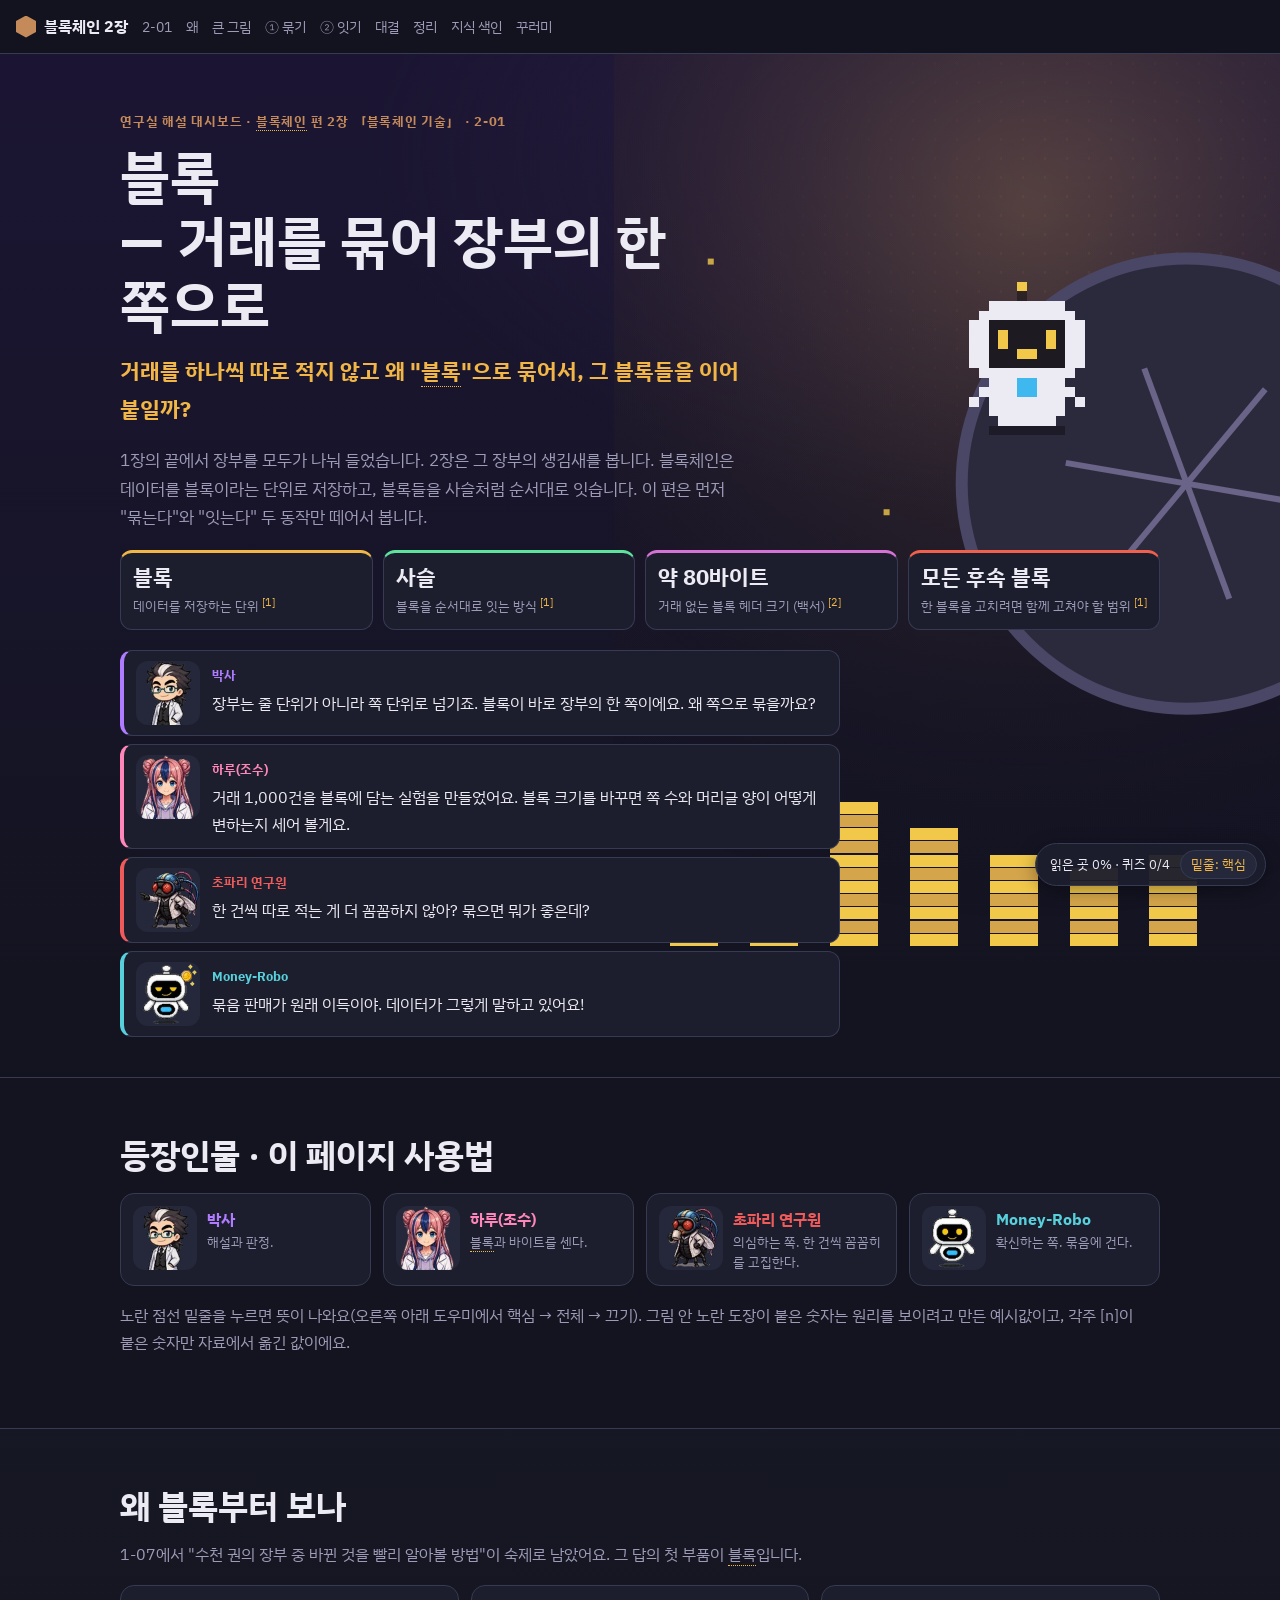
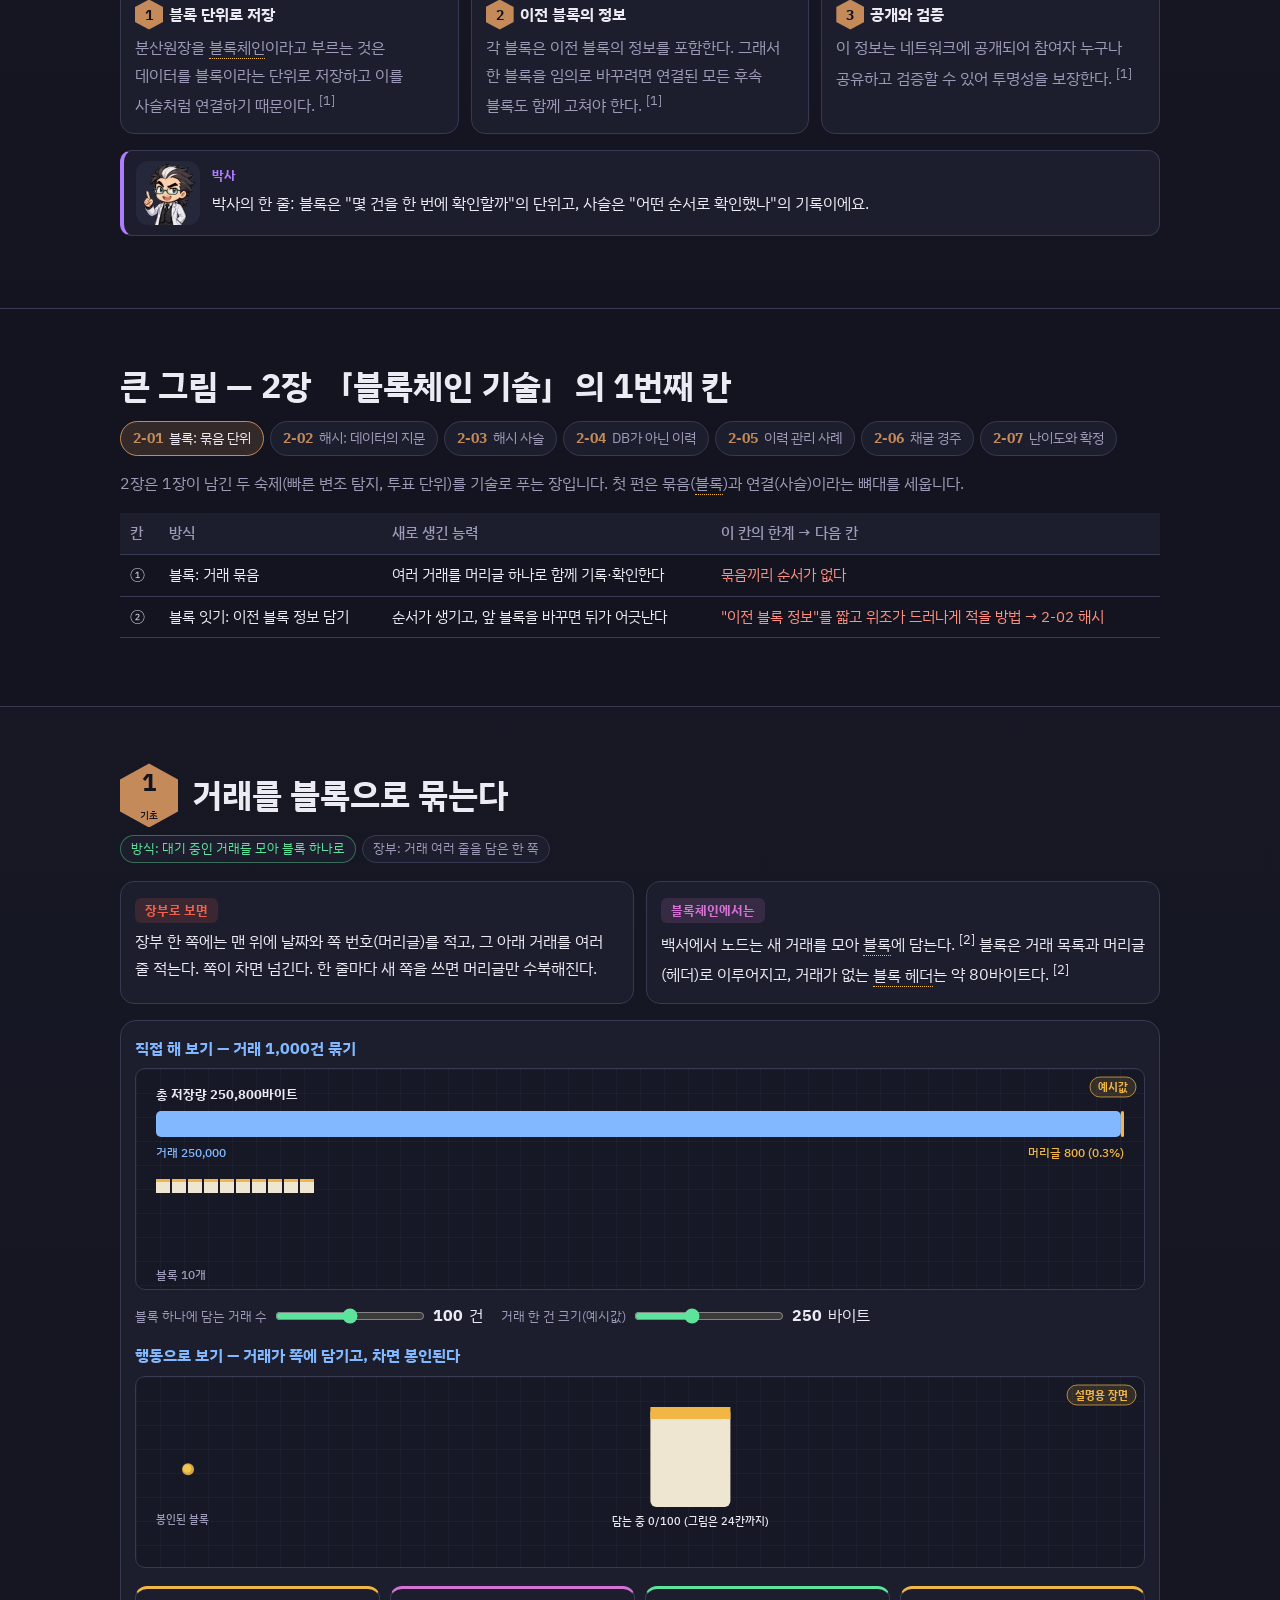
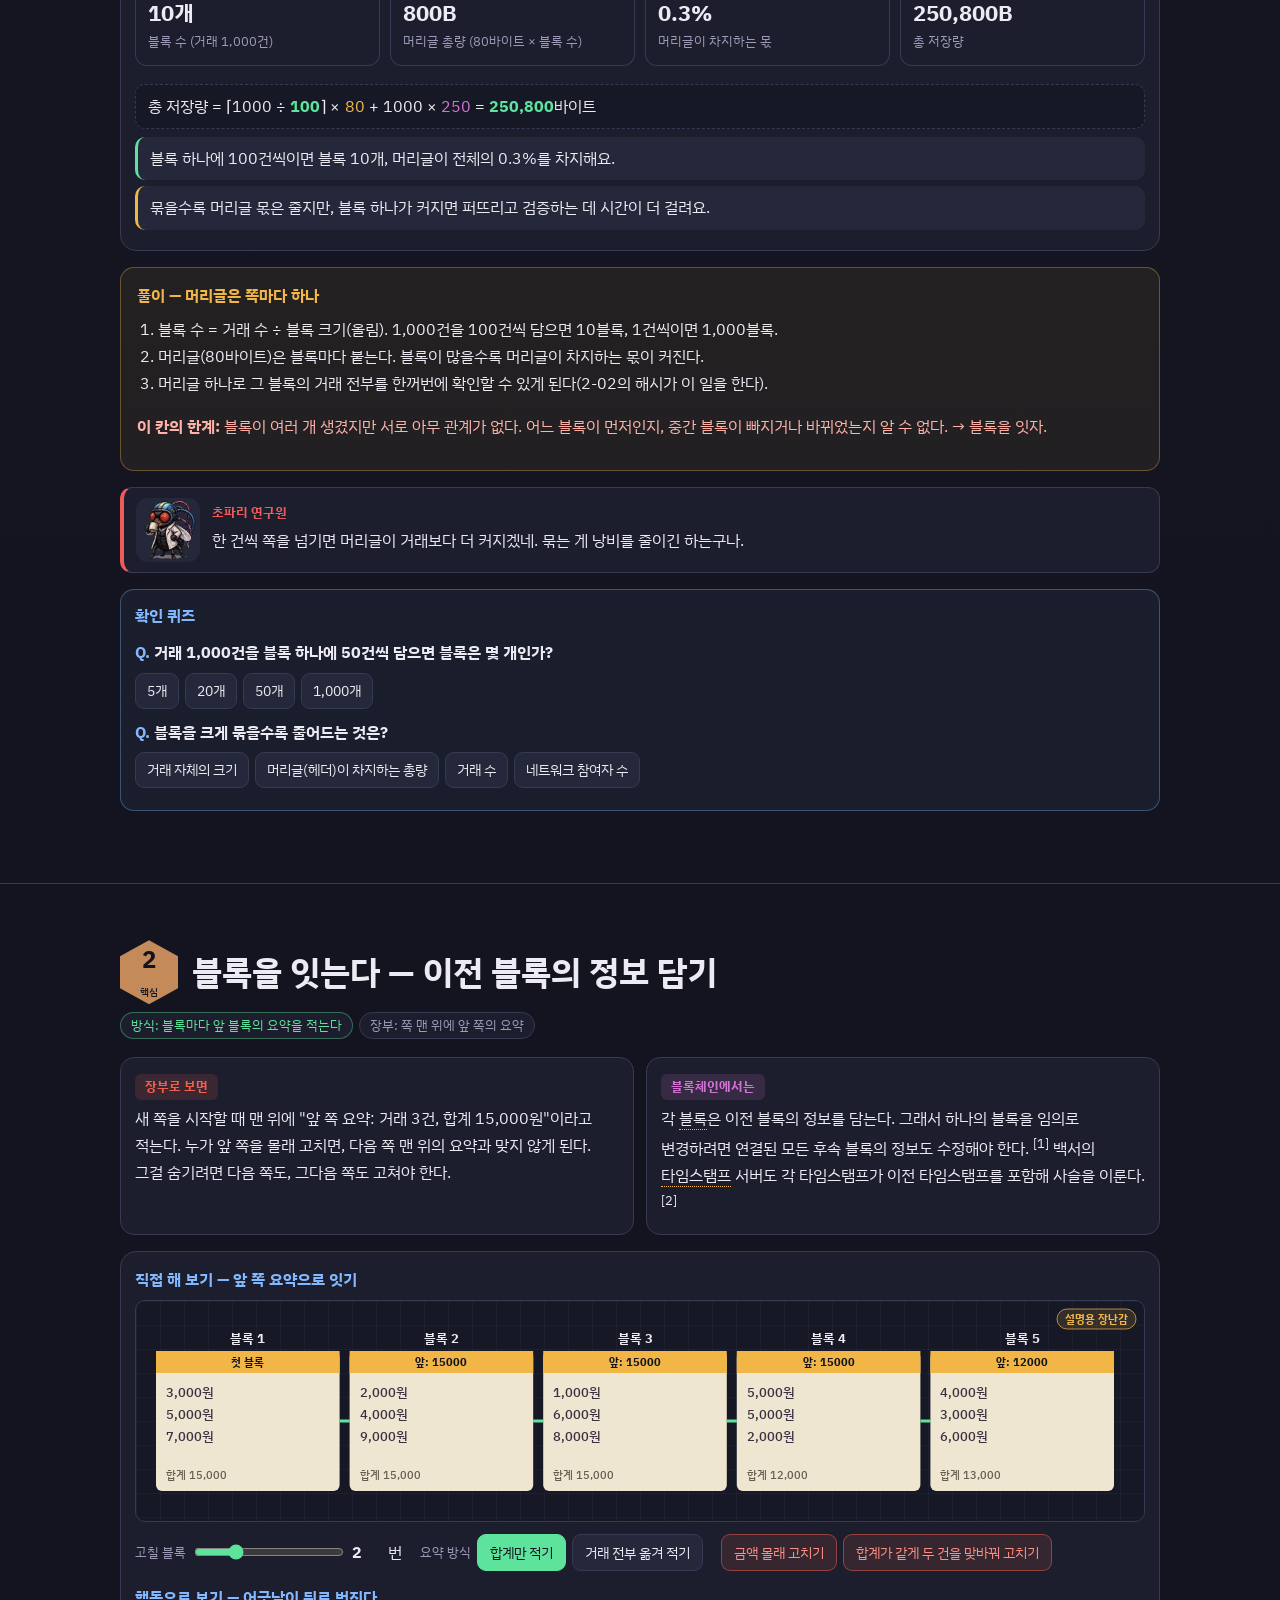
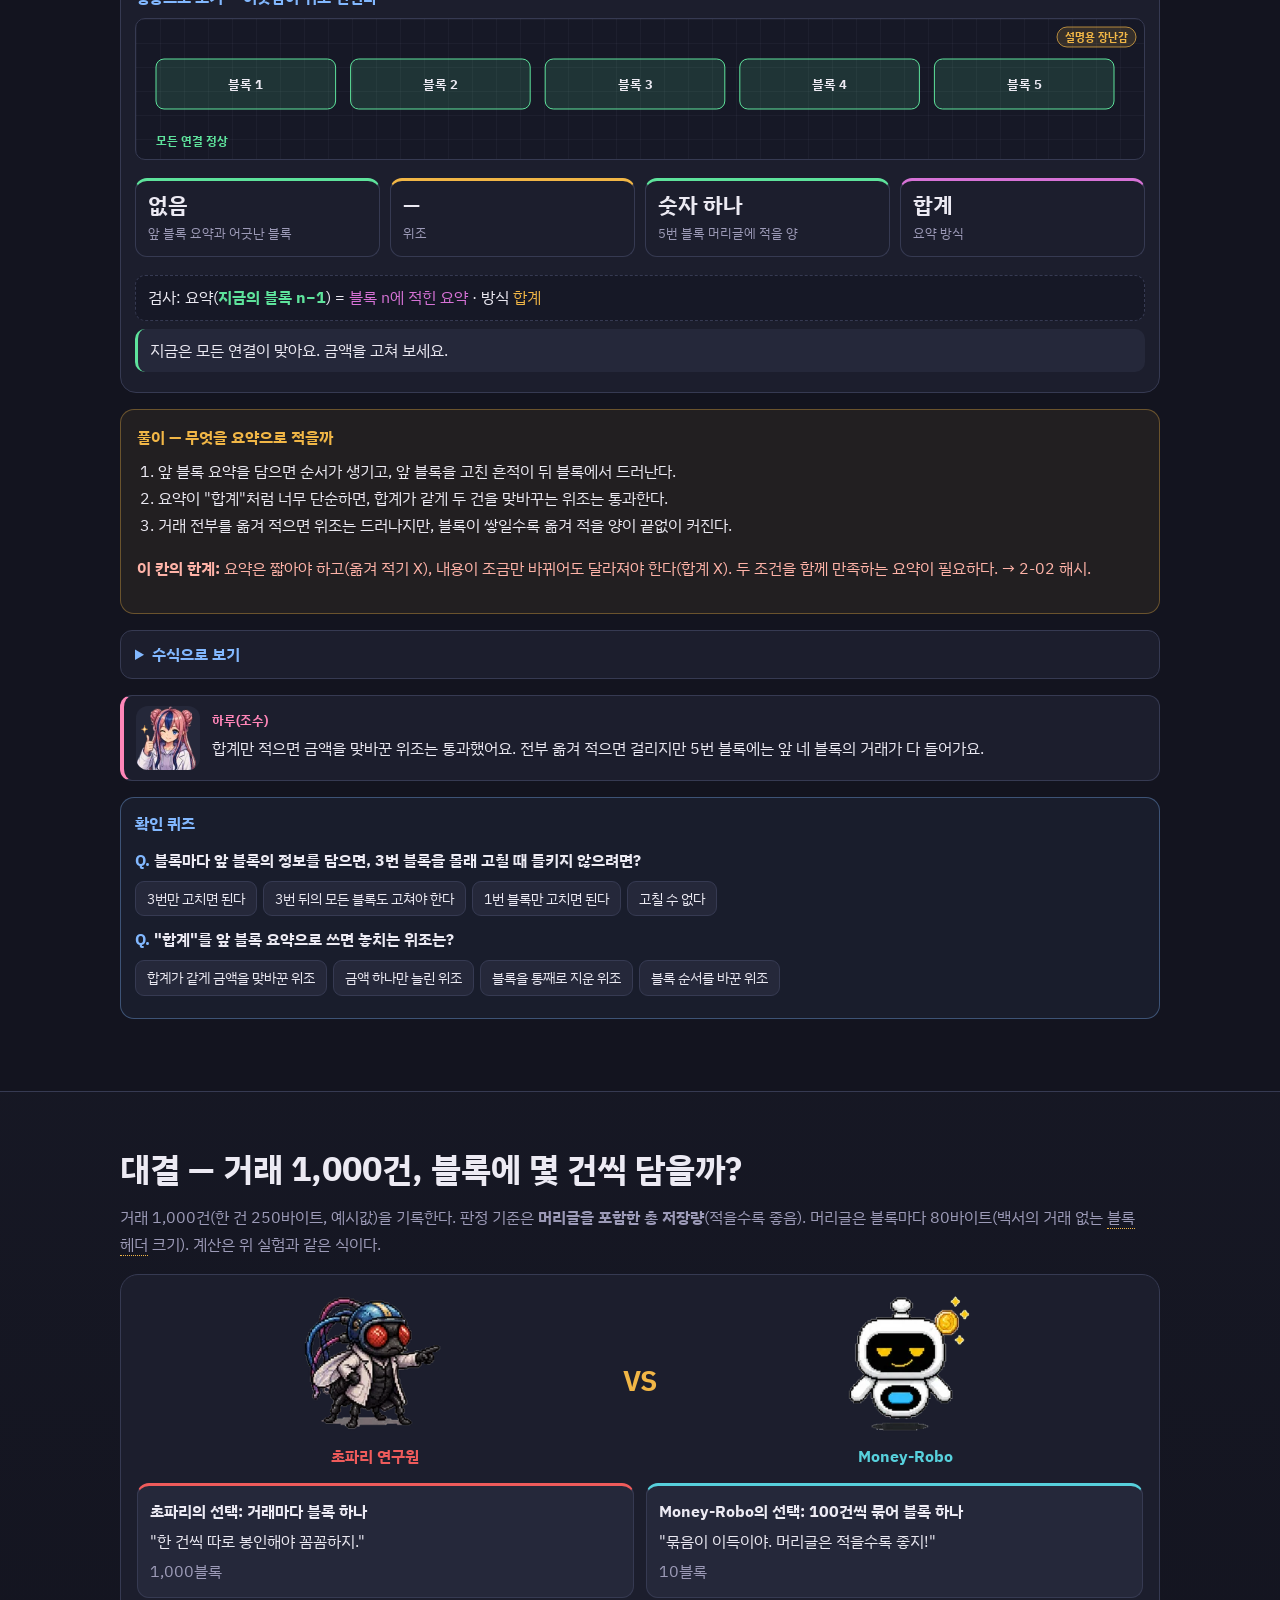
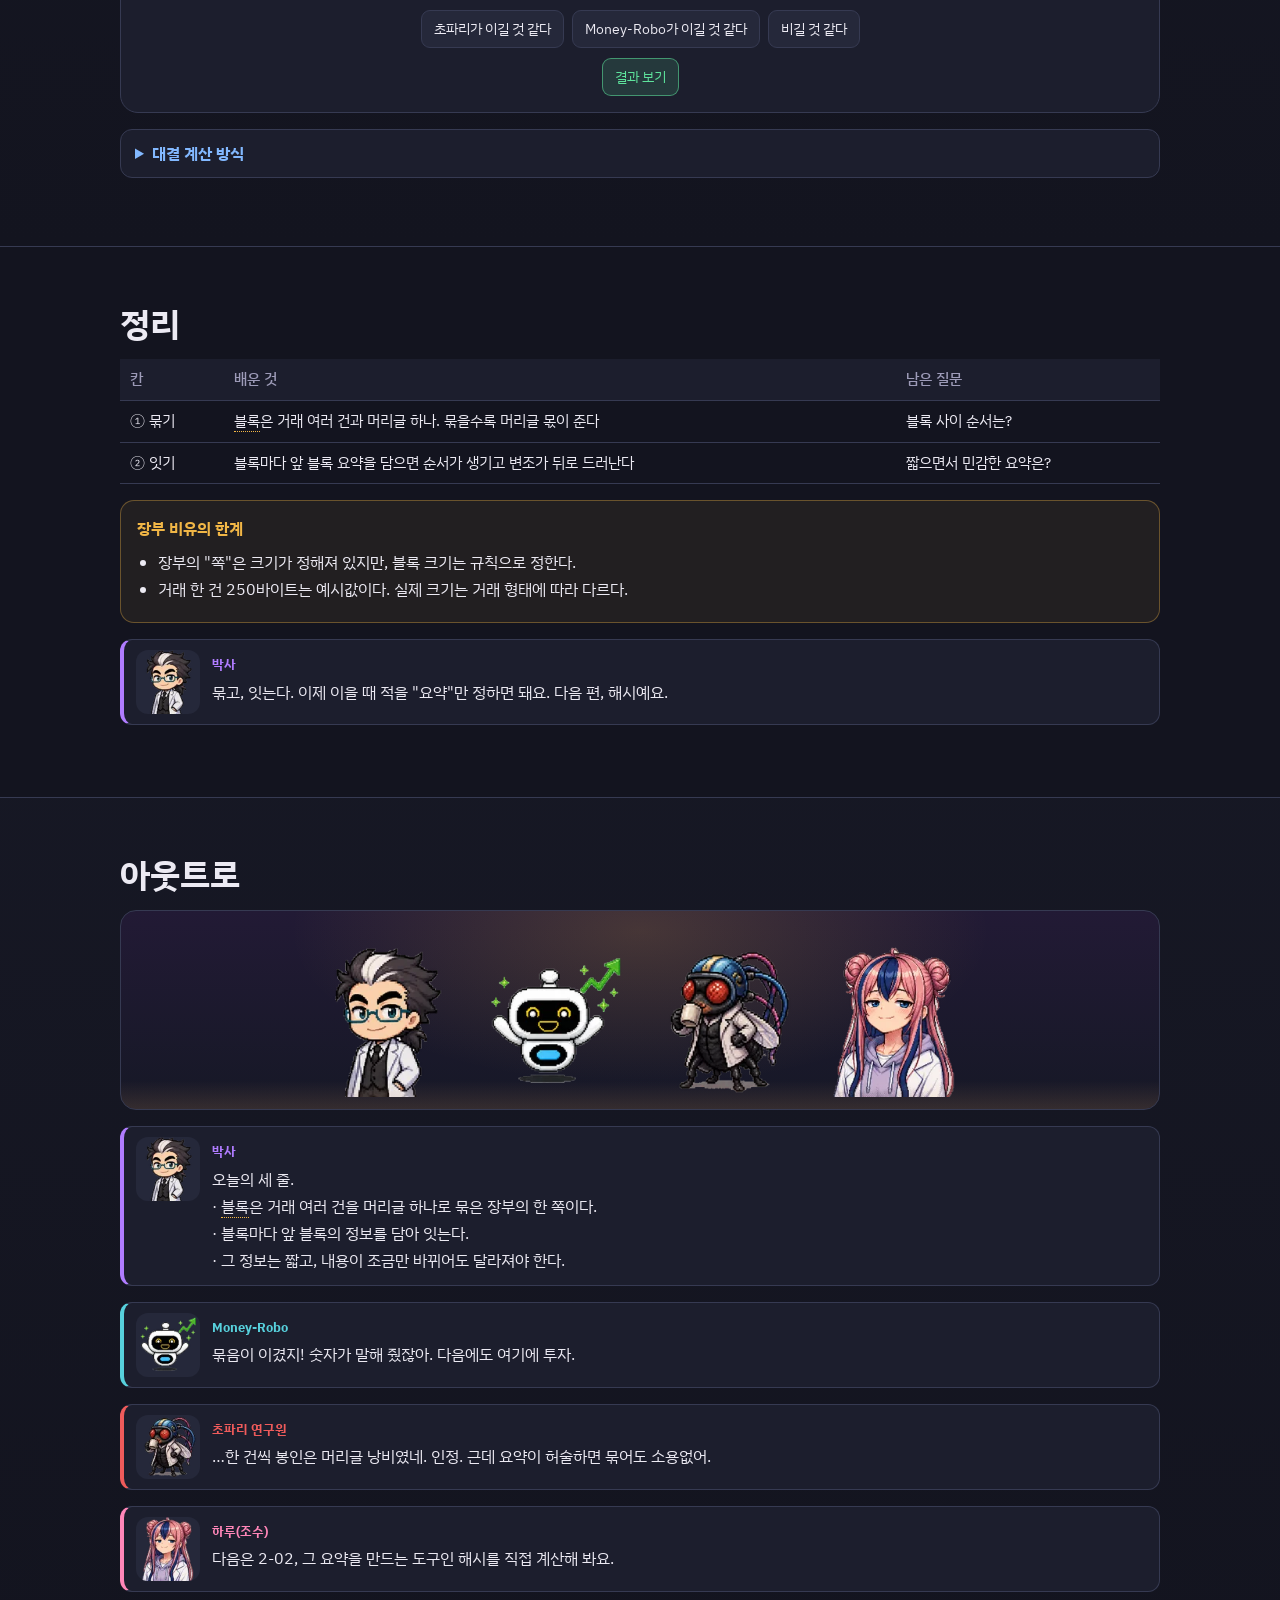
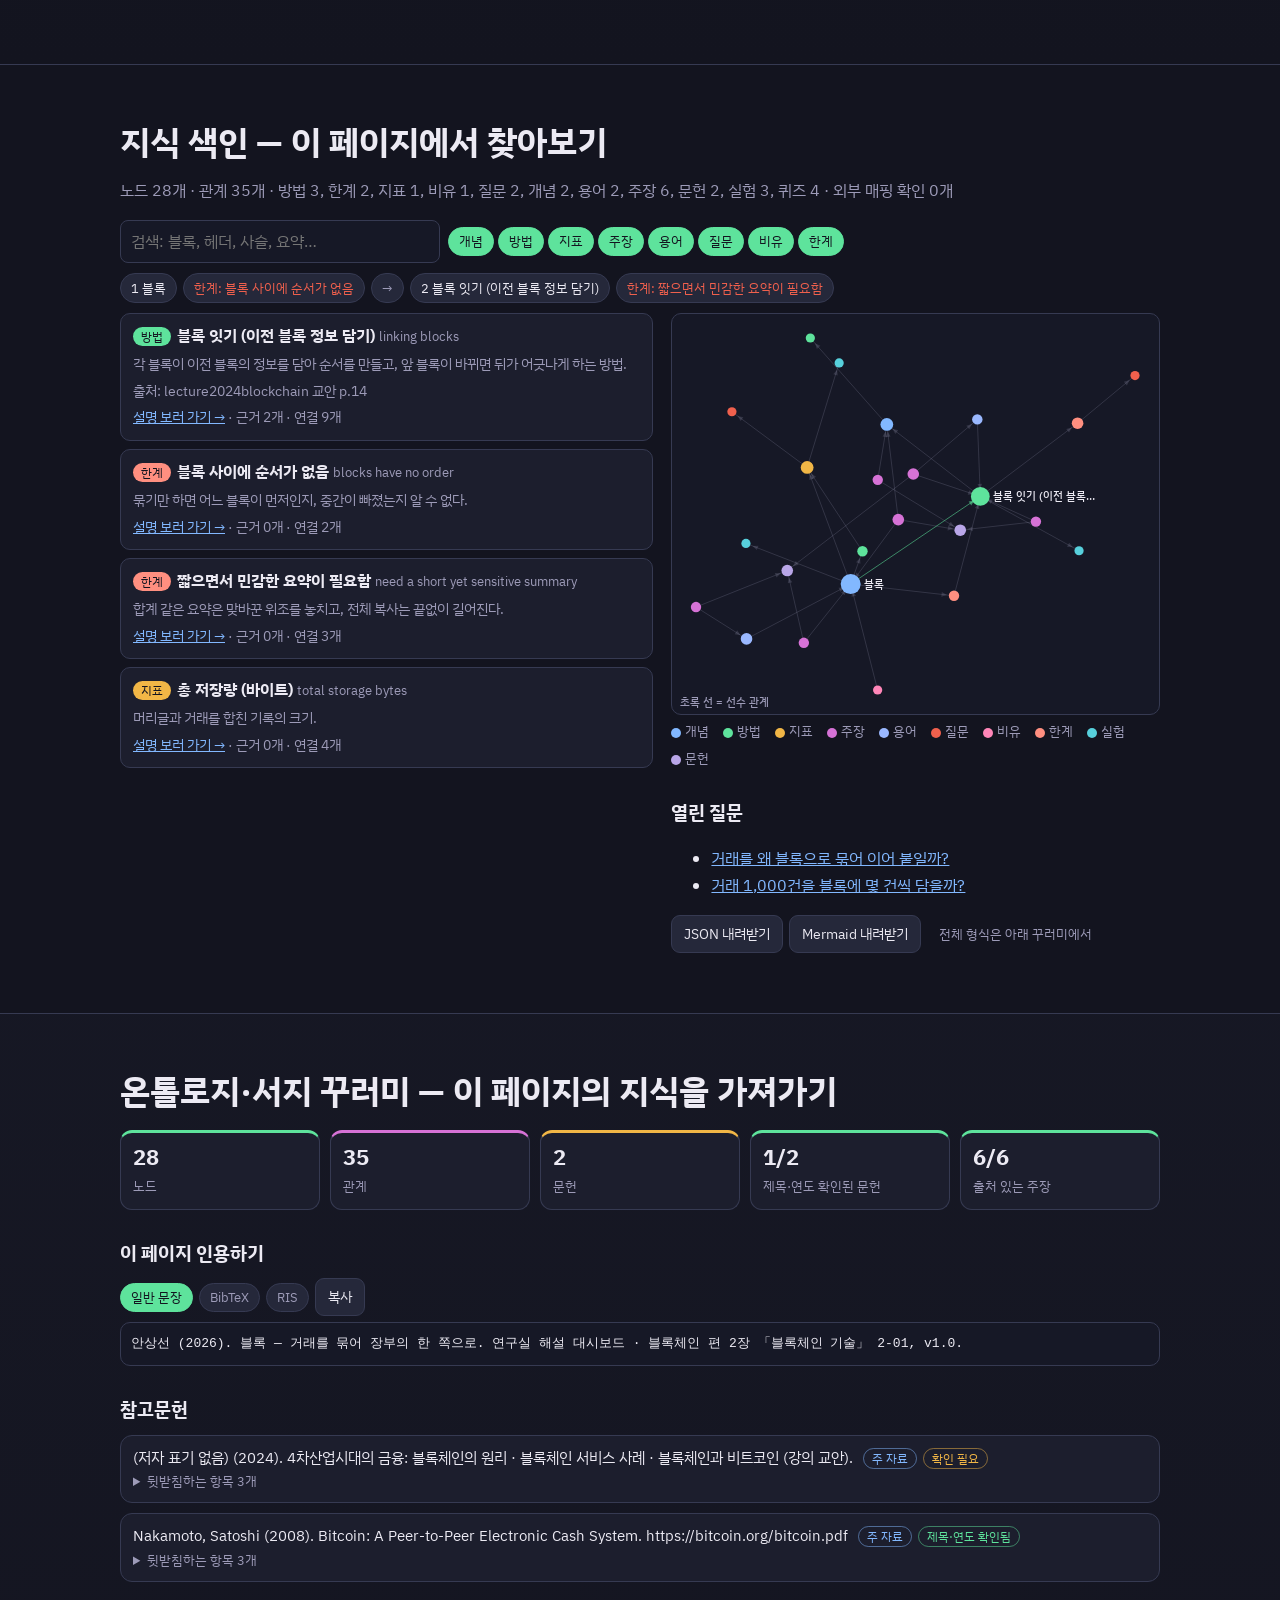
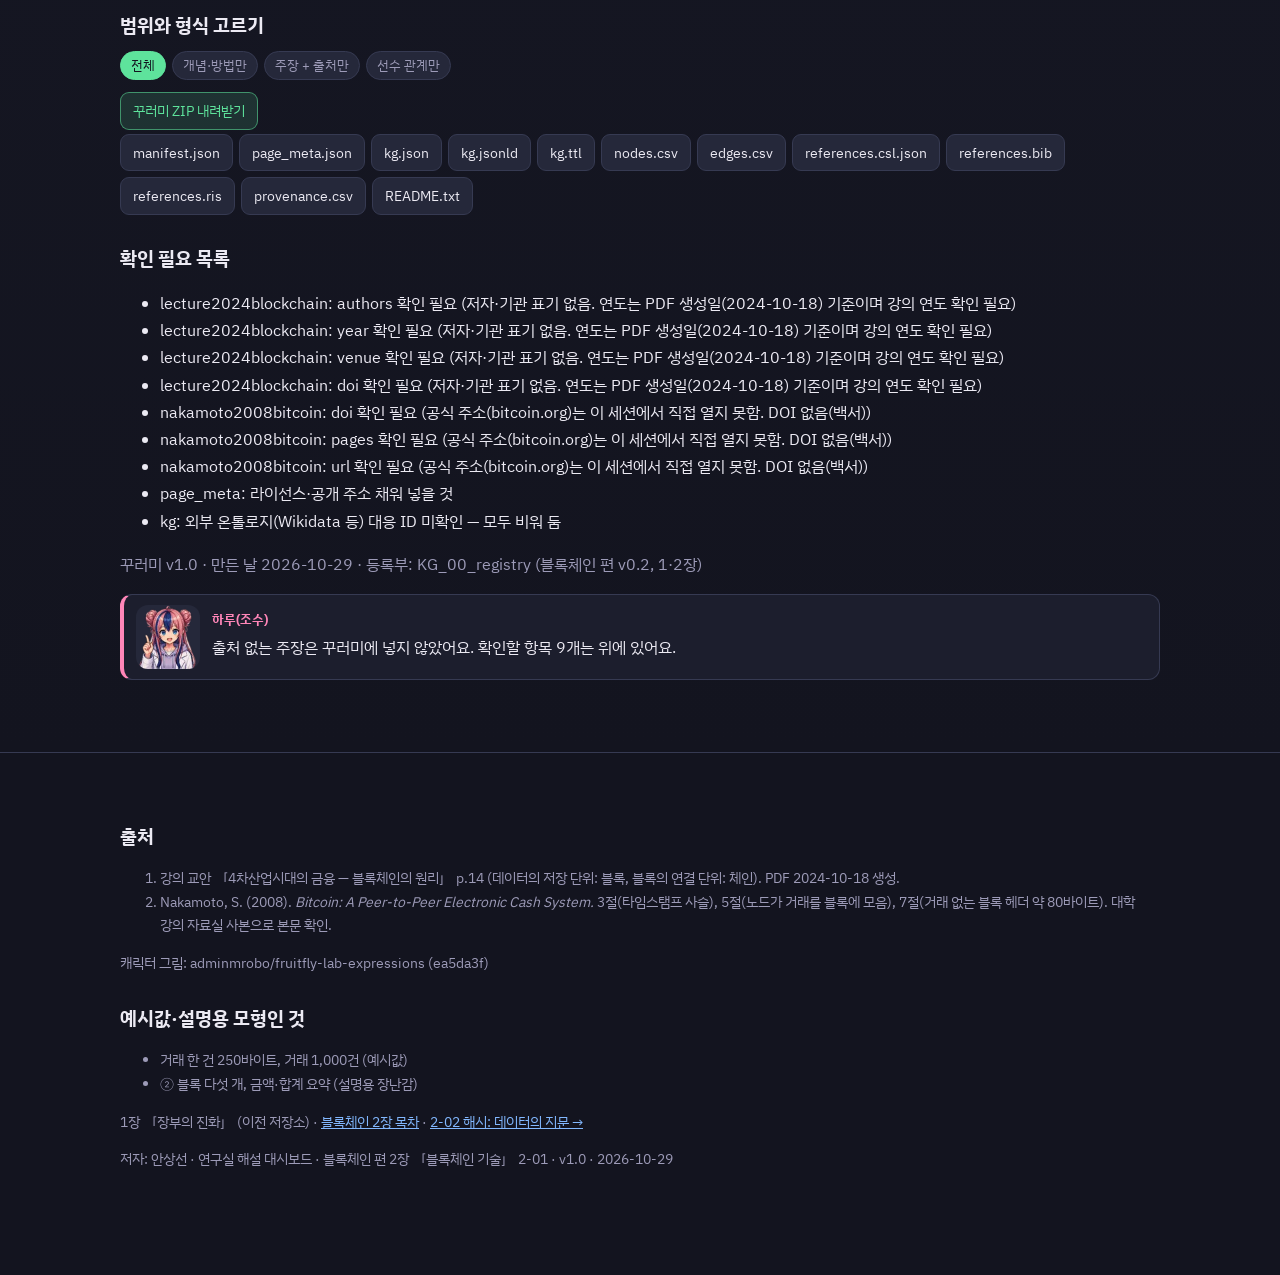
==== 2-01_block-bundle.html @ 98727f50 "Add files via upload" ====
<!DOCTYPE html><html lang="ko"><head>
<meta charset="utf-8">
<meta name="viewport" content="width=device-width, initial-scale=1, viewport-fit=cover">
<title>블록: 묶음 단위</title>
<meta name="description" content="거래를 하나씩 적지 않고 블록으로 묶어 이어 붙이는 이유를, 블록 크기와 이어 붙이기를 직접 조작하며 배우는 해설 페이지">
<meta name="citation_title" content="블록 — 거래를 묶어 장부의 한 쪽으로"><meta name="citation_author" content="안상선">
<meta name="citation_publication_date" content="2026/10/29"><meta name="citation_language" content="ko">
<meta name="dc.title" content="블록 — 거래를 묶어 장부의 한 쪽으로"><meta name="dc.creator" content="안상선"><meta name="dc.date" content="2026-10-29">
<meta name="dc.language" content="ko"><meta name="dcterms.isPartOf" content="연구실 해설 대시보드 · 블록체인 편 2장 「블록체인 기술」"><meta name="dcterms.source" content="강의 교안 「블록체인의 원리」 p.14; Nakamoto (2008) 3·5·7절">
<link rel="preconnect" href="https://fonts.googleapis.com"><link rel="preconnect" href="https://fonts.gstatic.com" crossorigin>
<link href="https://fonts.googleapis.com/css2?family=IBM+Plex+Sans+KR:wght@400;500;700&display=swap" rel="stylesheet">
<link rel="stylesheet" href="assets/lab.css">
</head><body>
<div id="prog" aria-hidden="true"></div>
<nav class="top" aria-label="섹션 바로가기">
  <a class="logo" href="index.html"><i></i>블록체인 2장</a><a class="l" href="#top">2-01</a>
  <a class="l" href="#why">왜</a><a class="l" href="#big">큰 그림</a><a class="l" href="#lv1">① 묶기</a><a class="l" href="#lv2">② 잇기</a>
  <a class="l" href="#duel">대결</a><a class="l" href="#summary">정리</a><a class="l" href="#kg">지식 색인</a><a class="l" href="#export">꾸러미</a>
</nav>

<header class="hero" id="top">
  <div class="hex"></div>
  <div class="hero-bg" data-img="bg_2_01" role="img" aria-label="금화와 장부가 쌓인 회계실을 픽셀로 그린 배경"><canvas id="heroCv" aria-hidden="true"></canvas></div>
  <div class="wrap">
    <div class="hero-text">
      <div class="eyebrow">연구실 해설 대시보드 · 블록체인 편 2장 「블록체인 기술」 · 2-01</div>
      <h1>블록<br>— 거래를 묶어 장부의 한 쪽으로</h1>
      <p class="q">거래를 하나씩 따로 적지 않고 왜 "블록"으로 묶어서, 그 블록들을 이어 붙일까?</p>
      <p class="lead">1장의 끝에서 장부를 모두가 나눠 들었습니다. 2장은 그 장부의 생김새를 봅니다. 블록체인은 데이터를 블록이라는 단위로 저장하고, 블록들을 사슬처럼 순서대로 잇습니다. 이 편은 먼저 "묶는다"와 "잇는다" 두 동작만 떼어서 봅니다.</p>
    </div>
    <section class="kpis" aria-label="숫자 요약"><div class="kpi a"><b>블록</b><span>데이터를 저장하는 단위 <sup>[1]</sup></span></div><div class="kpi g"><b>사슬</b><span>블록을 순서대로 잇는 방식 <sup>[1]</sup></span></div><div class="kpi m"><b>약 80바이트</b><span>거래 없는 블록 헤더 크기 (백서) <sup>[2]</sup></span></div><div class="kpi r"><b>모든 후속 블록</b><span>한 블록을 고치려면 함께 고쳐야 할 범위 <sup>[1]</sup></span></div></section>
    <div class="dialog" aria-label="캐릭터 대화"><div class="say " data-who="doc"><img class="who" data-who="doc" data-mood="think" data-img="doc_e09" alt="" aria-hidden="true"><div><b class="name">박사</b><p>장부는 줄 단위가 아니라 쪽 단위로 넘기죠. 블록이 바로 장부의 한 쪽이에요. 왜 쪽으로 묶을까요?</p></div></div><div class="say " data-who="asst"><img class="who" data-who="asst" data-mood="smile" data-img="asst_e13" alt="" aria-hidden="true"><div><b class="name">하루(조수)</b><p>거래 1,000건을 블록에 담는 실험을 만들었어요. 블록 크기를 바꾸면 쪽 수와 머리글 양이 어떻게 변하는지 세어 볼게요.</p></div></div><div class="say " data-who="fly"><img class="who" data-who="fly" data-mood="point" data-img="fly_e08" alt="" aria-hidden="true"><div><b class="name">초파리 연구원</b><p>한 건씩 따로 적는 게 더 꼼꼼하지 않아? 묶으면 뭐가 좋은데?</p></div></div><div class="say " data-who="robo"><img class="who" data-who="robo" data-mood="coin" data-img="robo_e16" alt="" aria-hidden="true"><div><b class="name">Money-Robo</b><p>묶음 판매가 원래 이득이야. 데이터가 그렇게 말하고 있어요!</p></div></div></div>
  </div>
</header>

<section class="level" id="cast"><div class="wrap">
  <h2>등장인물 · 이 페이지 사용법</h2>
  <div class="cast"><div><img class="who" data-who="doc" data-mood="front" data-img="doc_e08" alt="" aria-hidden="true"><div><b style="color:var(--c-doc)">박사</b><small>해설과 판정.</small></div></div><div><img class="who" data-who="asst" data-mood="smile" data-img="asst_e13" alt="" aria-hidden="true"><div><b style="color:var(--c-asst)">하루(조수)</b><small>블록과 바이트를 센다.</small></div></div><div><img class="who" data-who="fly" data-mood="clip" data-img="fly_e10" alt="" aria-hidden="true"><div><b style="color:var(--c-fly)">초파리 연구원</b><small>의심하는 쪽. 한 건씩 꼼꼼히를 고집한다.</small></div></div><div><img class="who" data-who="robo" data-mood="smile" data-img="robo_e13" alt="" aria-hidden="true"><div><b style="color:var(--c-robo)">Money-Robo</b><small>확신하는 쪽. 묶음에 건다.</small></div></div></div>
  <p class="sub">노란 점선 밑줄을 누르면 뜻이 나와요(오른쪽 아래 도우미에서 핵심 → 전체 → 끄기). 그림 안 노란 도장이 붙은 숫자는 원리를 보이려고 만든 예시값이고, 각주 [n]이 붙은 숫자만 자료에서 옮긴 값이에요.</p>
</div></section>

<section class="level" id="why"><div class="wrap">
  <h2>왜 블록부터 보나</h2>
  <p class="sub">1-07에서 "수천 권의 장부 중 바뀐 것을 빨리 알아볼 방법"이 숙제로 남았어요. 그 답의 첫 부품이 블록입니다.</p>
  <div class="steps"><div><b class="n">1</b><b>블록 단위로 저장</b><p class="sub" style="margin:.3em 0 0">분산원장을 블록체인이라고 부르는 것은 데이터를 블록이라는 단위로 저장하고 이를 사슬처럼 연결하기 때문이다. <sup>[1]</sup></p></div><div><b class="n">2</b><b>이전 블록의 정보</b><p class="sub" style="margin:.3em 0 0">각 블록은 이전 블록의 정보를 포함한다. 그래서 한 블록을 임의로 바꾸려면 연결된 모든 후속 블록도 함께 고쳐야 한다. <sup>[1]</sup></p></div><div><b class="n">3</b><b>공개와 검증</b><p class="sub" style="margin:.3em 0 0">이 정보는 네트워크에 공개되어 참여자 누구나 공유하고 검증할 수 있어 투명성을 보장한다. <sup>[1]</sup></p></div></div>
  <div class="say " data-who="doc"><img class="who" data-who="doc" data-mood="e07" data-img="doc_e07" alt="" aria-hidden="true"><div><b class="name">박사</b><p>박사의 한 줄: 블록은 "몇 건을 한 번에 확인할까"의 단위고, 사슬은 "어떤 순서로 확인했나"의 기록이에요.</p></div></div>
</div></section>

<section class="level" id="big"><div class="wrap">
  <h2>큰 그림 — 2장 「블록체인 기술」의 1번째 칸</h2>
  <nav class="path" aria-label="챕터 안 위치"><a class="pchip on" href="2-01_block-bundle.html" aria-current="page"><b>2-01</b> 블록: 묶음 단위</a><a class="pchip" href="2-02_hash-fingerprint.html"><b>2-02</b> 해시: 데이터의 지문</a><a class="pchip" href="2-03_hash-chain.html"><b>2-03</b> 해시 사슬</a><a class="pchip" href="2-04_history-not-database.html"><b>2-04</b> DB가 아닌 이력</a><a class="pchip" href="2-05_provenance-cases.html"><b>2-05</b> 이력 관리 사례</a><a class="pchip" href="2-06_mining-race.html"><b>2-06</b> 채굴 경주</a><a class="pchip" href="2-07_difficulty-and-confirmation.html"><b>2-07</b> 난이도와 확정</a></nav>
  <p class="sub">2장은 1장이 남긴 두 숙제(빠른 변조 탐지, 투표 단위)를 기술로 푸는 장입니다. 첫 편은 묶음(블록)과 연결(사슬)이라는 뼈대를 세웁니다.</p>
  <div class="tw"><table class="tb">
    <thead><tr><th>칸</th><th>방식</th><th>새로 생긴 능력</th><th>이 칸의 한계 → 다음 칸</th></tr></thead>
    <tbody><tr><td>①</td><td>블록: 거래 묶음</td><td>여러 거래를 머리글 하나로 함께 기록·확인한다</td><td class="r">묶음끼리 순서가 없다</td></tr><tr><td>②</td><td>블록 잇기: 이전 블록 정보 담기</td><td>순서가 생기고, 앞 블록을 바꾸면 뒤가 어긋난다</td><td class="r">"이전 블록 정보"를 짧고 위조가 드러나게 적을 방법 → 2-02 해시</td></tr></tbody></table></div>
  
</div></section>

<section class="level" id="lv1"><div class="wrap">
  <div class="lvhead"><div class="hexno">1<small>기초</small></div><h2>거래를 블록으로 묶는다</h2>
    <p class="sub"><span class="lvtag g">방식: 대기 중인 거래를 모아 블록 하나로</span><span class="lvtag ">장부: 거래 여러 줄을 담은 한 쪽</span></p></div>
  <div class="pair">
    <div><div class="tag fly">장부로 보면</div><p>장부 한 쪽에는 맨 위에 날짜와 쪽 번호(머리글)를 적고, 그 아래 거래를 여러 줄 적는다. 쪽이 차면 넘긴다. 한 줄마다 새 쪽을 쓰면 머리글만 수북해진다.</p></div>
    <div><div class="tag nn">블록체인에서는</div><p>백서에서 노드는 새 거래를 모아 블록에 담는다. <sup>[2]</sup> 블록은 거래 목록과 머리글(헤더)로 이루어지고, 거래가 없는 블록 헤더는 약 80바이트다. <sup>[2]</sup></p></div>
  </div>
  <section class="panel"><h3>직접 해 보기 — 거래 1,000건 묶기</h3>
    <div class="cwrap"><canvas id="c1" aria-label="블록 크기에 따라 블록 수와 머리글이 차지하는 바이트를 보여 주는 그림"></canvas></div>
    <div class="ctrl"><div class="group"><span class="glabel">블록 하나에 담는 거래 수</span><input type="range" id="r1s" min="1" max="200" step="1" value="100" aria-label="블록 하나에 담는 거래 수"><span class="val" id="v1s">100</span>건</div>
      <div class="group"><span class="glabel">거래 한 건 크기(예시값)</span><input type="range" id="r1t" min="100" max="500" step="50" value="250" aria-label="거래 한 건 크기"><span class="val" id="v1t">250</span>바이트</div></div>
    <h3>행동으로 보기 — 거래가 쪽에 담기고, 차면 봉인된다</h3>
    <div class="cwrap"><canvas id="c1b" class="wide" aria-label="금화 모양 거래가 날아와 장부 쪽에 쌓이고, 쪽이 차면 머리글이 붙어 사슬 끝에 붙는 장면"></canvas></div>
    <section class="kpis" id="k1"></section><div class="eq" id="eq1"></div><div class="insight" id="ins1" aria-live="polite"></div></section>
  <div class="explain"><h4>풀이 — 머리글은 쪽마다 하나</h4>
    <ol><li>블록 수 = 거래 수 ÷ 블록 크기(올림). 1,000건을 100건씩 담으면 10블록, 1건씩이면 1,000블록.</li>
      <li>머리글(80바이트)은 블록마다 붙는다. 블록이 많을수록 머리글이 차지하는 몫이 커진다.</li>
      <li>머리글 하나로 그 블록의 거래 전부를 한꺼번에 확인할 수 있게 된다(2-02의 해시가 이 일을 한다).</li></ol>
    <p class="limit"><b>이 칸의 한계:</b> 블록이 여러 개 생겼지만 서로 아무 관계가 없다. 어느 블록이 먼저인지, 중간 블록이 빠지거나 바뀌었는지 알 수 없다. → 블록을 잇자.</p></div>
  
  <div class="say " data-who="fly"><img class="who" data-who="fly" data-mood="magnify" data-img="fly_e07" alt="" aria-hidden="true"><div><b class="name">초파리 연구원</b><p>한 건씩 쪽을 넘기면 머리글이 거래보다 더 커지겠네. 묶는 게 낭비를 줄이긴 하는구나.</p></div></div>
  <div class="quiz" data-quiz="lv1"></div>
</div></section>
<section class="level" id="lv2"><div class="wrap">
  <div class="lvhead"><div class="hexno">2<small>핵심</small></div><h2>블록을 잇는다 — 이전 블록의 정보 담기</h2>
    <p class="sub"><span class="lvtag g">방식: 블록마다 앞 블록의 요약을 적는다</span><span class="lvtag ">장부: 쪽 맨 위에 앞 쪽의 요약</span></p></div>
  <div class="pair">
    <div><div class="tag fly">장부로 보면</div><p>새 쪽을 시작할 때 맨 위에 "앞 쪽 요약: 거래 3건, 합계 15,000원"이라고 적는다. 누가 앞 쪽을 몰래 고치면, 다음 쪽 맨 위의 요약과 맞지 않게 된다. 그걸 숨기려면 다음 쪽도, 그다음 쪽도 고쳐야 한다.</p></div>
    <div><div class="tag nn">블록체인에서는</div><p>각 블록은 이전 블록의 정보를 담는다. 그래서 하나의 블록을 임의로 변경하려면 연결된 모든 후속 블록의 정보도 수정해야 한다. <sup>[1]</sup> 백서의 타임스탬프 서버도 각 타임스탬프가 이전 타임스탬프를 포함해 사슬을 이룬다. <sup>[2]</sup></p></div>
  </div>
  <section class="panel"><h3>직접 해 보기 — 앞 쪽 요약으로 잇기</h3>
    <div class="cwrap"><canvas id="c2" aria-label="블록 다섯 개가 이어진 그림. 각 블록 위에 앞 블록 요약(합계)이 적혀 있다"></canvas></div>
    <div class="ctrl"><div class="group"><span class="glabel">고칠 블록</span><input type="range" id="r2b" min="1" max="5" step="1" value="2" aria-label="고칠 블록 번호"><span class="val" id="v2b">2</span>번</div>
      <div class="group"><span class="glabel">요약 방식</span><button class="bt" data-sum="sum" aria-pressed="true">합계만 적기</button><button class="bt" data-sum="list" aria-pressed="false">거래 전부 옮겨 적기</button></div>
      <div class="group"><button class="bt warn" id="b2Edit" aria-pressed="false">금액 몰래 고치기</button><button class="bt warn" id="b2Smart" aria-pressed="false">합계가 같게 두 건을 맞바꿔 고치기</button></div></div>
    <h3>행동으로 보기 — 어긋남이 뒤로 번진다</h3>
    <div class="cwrap"><canvas id="c2b" class="wide" aria-label="블록 사이 연결이 고친 블록부터 빨갛게 바뀌는 장면"></canvas></div>
    <section class="kpis" id="k2"></section><div class="eq" id="eq2"></div><div class="insight" id="ins2" aria-live="polite"></div></section>
  <div class="explain"><h4>풀이 — 무엇을 요약으로 적을까</h4>
    <ol><li>앞 블록 요약을 담으면 순서가 생기고, 앞 블록을 고친 흔적이 뒤 블록에서 드러난다.</li>
      <li>요약이 "합계"처럼 너무 단순하면, 합계가 같게 두 건을 맞바꾸는 위조는 통과한다.</li>
      <li>거래 전부를 옮겨 적으면 위조는 드러나지만, 블록이 쌓일수록 옮겨 적을 양이 끝없이 커진다.</li></ol>
    <p class="limit"><b>이 칸의 한계:</b> 요약은 짧아야 하고(옮겨 적기 X), 내용이 조금만 바뀌어도 달라져야 한다(합계 X). 두 조건을 함께 만족하는 요약이 필요하다. → 2-02 해시.</p></div>
  <details class="math"><summary>수식으로 보기</summary><p>블록 n의 머리글에 요약 s(블록 n−1)을 적는다. 검사는 "s(블록 n−1을 지금 다시 요약한 값) = 블록 n에 적힌 값"이다. 합계 요약 s = Σ금액 은 금액끼리 맞바꾸는 변경에 둔감하다. 전체 복사 s = 블록 내용 그대로 는 민감하지만 길이가 블록 크기와 같다.</p><p class="lim">이 실험의 "요약"은 해시를 소개하려고 만든 장난감이다. 실제 블록은 다음 편의 해시를 쓴다.</p></details>
  <div class="say " data-who="asst"><img class="who" data-who="asst" data-mood="e10" data-img="asst_e10" alt="" aria-hidden="true"><div><b class="name">하루(조수)</b><p>합계만 적으면 금액을 맞바꾼 위조는 통과했어요. 전부 옮겨 적으면 걸리지만 5번 블록에는 앞 네 블록의 거래가 다 들어가요.</p></div></div>
  <div class="quiz" data-quiz="lv2"></div>
</div></section>

<section class="level" id="duel"><div class="wrap">
  <h2>대결 — 거래 1,000건, 블록에 몇 건씩 담을까?</h2>
  <p class="sub">거래 1,000건(한 건 250바이트, 예시값)을 기록한다. 판정 기준은 <b>머리글을 포함한 총 저장량</b>(적을수록 좋음). 머리글은 블록마다 80바이트(백서의 거래 없는 블록 헤더 크기). 계산은 위 실험과 같은 식이다.</p>
  <div class="duel" id="duelBox">
    <div class="duelhead">
      <div><img data-who="fly" data-mood="point" data-img="fly_e08" data-face="right" alt="" aria-hidden="true"><div style="color:var(--c-fly);font-weight:700">초파리 연구원</div></div>
      <div class="vs">VS</div>
      <div><img data-who="robo" data-mood="coin" data-img="robo_e16" data-face="left" alt="" aria-hidden="true"><div style="color:var(--c-robo);font-weight:700">Money-Robo</div></div>
    </div>
    <div class="choices">
      <div class="choice fly"><b>초파리의 선택: 거래마다 블록 하나</b><p>"한 건씩 따로 봉인해야 꼼꼼하지."</p><p class="sub" style="margin:0">1,000블록</p></div>
      <div class="choice robo"><b>Money-Robo의 선택: 100건씩 묶어 블록 하나</b><p>"묶음이 이득이야. 머리글은 적을수록 좋지!"</p><p class="sub" style="margin:0">10블록</p></div>
    </div>
    <div class="guess" role="group" aria-label="먼저 맞혀 보기">
      <button class="bt" data-g="F" aria-pressed="false">초파리가 이길 것 같다</button>
      <button class="bt" data-g="R" aria-pressed="false">Money-Robo가 이길 것 같다</button>
      <button class="bt" data-g="D" aria-pressed="false">비길 것 같다</button>
    </div>
    <div style="text-align:center"><button class="bt primary reveal">결과 보기</button></div>
    <div class="after">
      <div class="score"><span class="f">초파리 <i id="scF">0</i></span><span class="r">Money-Robo <i id="scR">0</i></span></div>
      <div class="bars" aria-live="polite"></div>
      <div class="say asst" data-who="asst"><img class="who" data-who="asst" data-mood="firm" data-img="asst_e12" alt="" aria-hidden="true"><div><b class="name">하루(조수)</b><p>—</p></div></div>
      <div class="say verdict" data-who="doc"><img class="who" data-who="doc" data-mood="judge" data-img="doc_e10" alt="" aria-hidden="true"><div><b class="name">박사</b><p>—</p></div></div>
      <p id="guessFb" class="sub"></p>
      
    </div>
  </div>
  <details class="math"><summary>대결 계산 방식</summary><p>총 저장량 = 블록 수 × 80 + 거래 수 × 250. 초파리: 1,000 × 80 + 1,000 × 250 = 330,000바이트. Money-Robo: 10 × 80 + 1,000 × 250 = 250,800바이트.</p><p class="lim">블록 크기를 무한정 키울 수는 없다. 블록이 크면 전파와 검증에 시간이 걸린다. 이 대결은 머리글 비용만 따졌다.</p></details>
</div></section>

<section class="level" id="summary"><div class="wrap">
  <h2>정리</h2>
  <div class="tw"><table class="tb"><thead><tr><th>칸</th><th>배운 것</th><th>남은 질문</th></tr></thead><tbody>
   <tr><td>① 묶기</td><td>블록은 거래 여러 건과 머리글 하나. 묶을수록 머리글 몫이 준다</td><td>블록 사이 순서는?</td></tr>
   <tr><td>② 잇기</td><td>블록마다 앞 블록 요약을 담으면 순서가 생기고 변조가 뒤로 드러난다</td><td>짧으면서 민감한 요약은?</td></tr></tbody></table></div>
   <div class="explain"><h4>장부 비유의 한계</h4><ul><li>장부의 "쪽"은 크기가 정해져 있지만, 블록 크기는 규칙으로 정한다.</li><li>거래 한 건 250바이트는 예시값이다. 실제 크기는 거래 형태에 따라 다르다.</li></ul></div>
  <div class="say " data-who="doc"><img class="who" data-who="doc" data-mood="front" data-img="doc_e08" alt="" aria-hidden="true"><div><b class="name">박사</b><p>묶고, 잇는다. 이제 이을 때 적을 "요약"만 정하면 돼요. 다음 편, 해시예요.</p></div></div>
</div></section>

<section class="level" id="outro"><div class="wrap">
  <h2>아웃트로</h2>
  <div class="stage" data-img="sc_2_01_outro" role="img" aria-label="무대 위에서 Money-Robo가 두 팔을 들고, 초파리 연구원이 커피잔을 든 채 인정하는 장면"><img data-who="doc" data-mood="front" data-img="doc_e08" alt="" aria-hidden="true"><img data-who="robo" data-mood="happy" data-img="robo_e12" alt="" aria-hidden="true"><img data-who="fly" data-mood="coffee" data-img="fly_e13" alt="" aria-hidden="true"><img data-who="asst" data-mood="e16" data-img="asst_e16" alt="" aria-hidden="true"></div>
  <div class="say " data-who="doc"><img class="who" data-who="doc" data-mood="front" data-img="doc_e08" alt="" aria-hidden="true"><div><b class="name">박사</b><p>오늘의 세 줄.<br>· 블록은 거래 여러 건을 머리글 하나로 묶은 장부의 한 쪽이다.<br>· 블록마다 앞 블록의 정보를 담아 잇는다.<br>· 그 정보는 짧고, 내용이 조금만 바뀌어도 달라져야 한다.</p></div></div><div class="say " data-who="robo"><img class="who" data-who="robo" data-mood="happy" data-img="robo_e12" alt="" aria-hidden="true"><div><b class="name">Money-Robo</b><p>묶음이 이겼지! 숫자가 말해 줬잖아. 다음에도 여기에 투자.</p></div></div><div class="say " data-who="fly"><img class="who" data-who="fly" data-mood="coffee" data-img="fly_e13" alt="" aria-hidden="true"><div><b class="name">초파리 연구원</b><p>…한 건씩 봉인은 머리글 낭비였네. 인정. 근데 요약이 허술하면 묶어도 소용없어.</p></div></div><div class="say " data-who="asst"><img class="who" data-who="asst" data-mood="e16" data-img="asst_e16" alt="" aria-hidden="true"><div><b class="name">하루(조수)</b><p>다음은 2-02, 그 요약을 만드는 도구인 해시를 직접 계산해 봐요.</p></div></div>
</div></section>

<section class="level" id="kg"><div class="wrap">
  <h2>지식 색인 — 이 페이지에서 찾아보기</h2>
  <p class="sub" id="kgStats"></p>
  <div class="kgtools"><input type="text" id="kgQ" placeholder="검색: 블록, 헤더, 사슬, 요약…" aria-label="지식 색인 검색"><div id="kgChips" role="group" aria-label="종류 필터"></div></div>
  <div class="flow" id="kgPath" aria-label="사다리 경로"></div>
  <div class="kggrid">
    <div class="kglist" id="kgList" aria-live="polite"></div>
    <div>
      <div class="cwrap"><canvas id="kgCv" aria-label="이 페이지 개념들의 관계 그래프. 노드를 누르면 목록에서 펼쳐진다"></canvas></div>
      <div class="legend" id="kgLegend"></div>
      <h3>열린 질문</h3><ul id="kgOpen"></ul>
      <div class="ctrl"><div class="group"><button class="bt" id="kgJson">JSON 내려받기</button><button class="bt" id="kgMmd">Mermaid 내려받기</button></div><span class="glabel">전체 형식은 아래 꾸러미에서</span></div>
    </div>
  </div>
</div></section>

<section class="level" id="export"><div class="wrap">
  <h2>온톨로지·서지 꾸러미 — 이 페이지의 지식을 가져가기</h2>
  <section class="kpis" id="exK"></section>
  <h3>이 페이지 인용하기</h3>
  <div class="group"><button class="chip" data-cf="text" aria-pressed="true">일반 문장</button><button class="chip" data-cf="bib" aria-pressed="false">BibTeX</button><button class="chip" data-cf="ris" aria-pressed="false">RIS</button><button class="bt" id="exCopy">복사</button></div>
  <pre class="cite" id="exCite"></pre>
  <h3>참고문헌</h3><div class="reflist" id="exRefs"></div>
  <h3>범위와 형식 고르기</h3>
  <div class="group" role="group" aria-label="범위"><button class="chip" data-sc="all" aria-pressed="true">전체</button><button class="chip" data-sc="concepts" aria-pressed="false">개념·방법만</button><button class="chip" data-sc="claims" aria-pressed="false">주장 + 출처만</button><button class="chip" data-sc="prereq" aria-pressed="false">선수 관계만</button></div>
  <div class="ctrl"><div class="group"><button class="bt primary" id="exZip">꾸러미 ZIP 내려받기</button></div></div>
  <div class="group" id="exFiles"></div>
  <div id="dlBox" class="panel"><h3 id="dlName">파일 내용</h3><p class="sub" style="margin:0">내려받기가 막힌 화면에서는 아래 내용을 복사해 같은 이름의 파일로 저장하세요.</p><div class="ctrl"><button class="bt" id="dlCopy">내용 복사</button><button class="bt" id="dlClose">닫기</button></div><pre class="cite" id="dlText"></pre></div>
  <h3>확인 필요 목록</h3><ul id="exTodo"></ul>
  <p class="sub" id="exVer"></p>
  <div class="say " data-who="asst"><img class="who" data-who="asst" data-mood="ledger" data-img="asst_e07" alt="" aria-hidden="true"><div><b class="name">하루(조수)</b><p><span id="exSay">출처 없는 주장은 꾸러미에 넣지 않았어요.</span></p></div></div>
</div></section>

<footer><div class="wrap">
  <h3>출처</h3><ol><li id="ref1">강의 교안 「4차산업시대의 금융 — 블록체인의 원리」 p.14 (데이터의 저장 단위: 블록, 블록의 연결 단위: 체인). PDF 2024-10-18 생성.</li><li id="ref2">Nakamoto, S. (2008). <i>Bitcoin: A Peer-to-Peer Electronic Cash System.</i> 3절(타임스탬프 사슬), 5절(노드가 거래를 블록에 모음), 7절(거래 없는 블록 헤더 약 80바이트). 대학 강의 자료실 사본으로 본문 확인.</li></ol>
  <p>캐릭터 그림: adminmrobo/fruitfly-lab-expressions (ea5da3f)</p>
  <h3>예시값·설명용 모형인 것</h3><ul><li>거래 한 건 250바이트, 거래 1,000건 (예시값)</li><li>② 블록 다섯 개, 금액·합계 요약 (설명용 장난감)</li></ul>
  <p class="pn">1장 「장부의 진화」 (이전 저장소) · <a href="index.html">블록체인 2장 목차</a> · <a href="2-02_hash-fingerprint.html">2-02 해시: 데이터의 지문 →</a></p>
  <p>저자: 안상선 · 연구실 해설 대시보드 · 블록체인 편 2장 「블록체인 기술」 2-01 · v1.0 · 2026-10-29</p>
</div></footer>

<div id="tip" role="tooltip"></div>
<div id="study" aria-live="polite"><span id="stTxt">읽은 곳 0% · 퀴즈 0/0</span><button id="stBtn">밑줄: 핵심</button></div>
<script type="application/json" id="gloss-data">[["블록", "블록 (block)", "구조", "거래 기록을 묶어 저장하는 단위. 자기 데이터와 이전 블록의 해시를 함께 담는다.", "lab:concept/block", "#lv1", true], ["블록 헤더", "블록 헤더 (block header)", "구조", "블록의 요약 정보(이전 블록 해시, 시각, 논스 등). 비트코인 백서 기준 거래 없이 약 80바이트.", "lab:term/block-header", "#lv1", true], ["타임스탬프", "타임스탬프 (timestamp)", "구조", "데이터가 그 시각에 존재했음을 보이는 기록. 백서는 각 타임스탬프가 이전 타임스탬프를 해시에 포함해 사슬을 이룬다고 설명한다.", "lab:term/timestamp", "#lv2", true], ["블록체인", "블록체인 (blockchain)", "구조", "거래 기록을 블록 단위로 묶어 사슬처럼 이은 분산원장. 모든 참여자가 함께 저장·검증한다.", "lab:concept/blockchain", "#why", true], ["분산원장", "분산원장 (distributed ledger)", "구조", "같은 거래 장부를 네트워크 참여자들이 각자 한 부씩 저장하고 함께 검증하는 방식.", "lab:method/distributed-ledger", "#why", false]]</script>
<script type="application/json" id="quiz-data">{"lv1": [{"q": "거래 1,000건을 블록 하나에 50건씩 담으면 블록은 몇 개인가?", "o": ["5개", "20개", "50개", "1,000개"], "a": 1, "why": "1,000 ÷ 50 = 20블록.", "hint": "거래 수 ÷ 블록 크기.", "c": "lab:concept/block"}, {"q": "블록을 크게 묶을수록 줄어드는 것은?", "o": ["거래 자체의 크기", "머리글(헤더)이 차지하는 총량", "거래 수", "네트워크 참여자 수"], "a": 1, "why": "머리글은 블록마다 하나라, 블록 수가 줄면 머리글 총량이 줄어요.", "hint": "블록마다 하나씩 붙는 것.", "c": "lab:term/block-header"}], "lv2": [{"q": "블록마다 앞 블록의 정보를 담으면, 3번 블록을 몰래 고칠 때 들키지 않으려면?", "o": ["3번만 고치면 된다", "3번 뒤의 모든 블록도 고쳐야 한다", "1번 블록만 고치면 된다", "고칠 수 없다"], "a": 1, "why": "4번에 적힌 3번 요약이 어긋나고, 그걸 고치면 5번이 어긋나요. 끝까지.", "hint": "교안 p.14.", "c": "lab:method/block-linking"}, {"q": "\"합계\"를 앞 블록 요약으로 쓰면 놓치는 위조는?", "o": ["합계가 같게 금액을 맞바꾼 위조", "금액 하나만 늘린 위조", "블록을 통째로 지운 위조", "블록 순서를 바꾼 위조"], "a": 0, "why": "합계가 그대로라 요약이 같아요. 요약은 내용이 조금만 바뀌어도 달라져야 해요.", "hint": "\"합계가 같게 두 건을 맞바꿔 고치기\" 버튼.", "c": "lab:limitation/weak-summary"}]}</script>
<script type="application/json" id="kg-raw">{"version": "1.0", "page": "2-01_block-bundle", "created": "2026-10-29", "registry": "KG_00_registry (블록체인 편 v0.2, 1·2장)", "ladder": ["lab:concept/block", "lab:method/block-linking"], "nodes": [{"id": "lab:method/block-linking", "type": "Method", "label": {"ko": "블록 잇기 (이전 블록 정보 담기)", "en": "linking blocks"}, "page": "2-01_block-bundle", "anchor": "#lv2", "family": "systems", "anchorType": "C", "flyStrength": "none", "status": "known", "confidence": "high", "coverage": "explained", "definition": {"ko": "각 블록이 이전 블록의 정보를 담아 순서를 만들고, 앞 블록이 바뀌면 뒤가 어긋나게 하는 방법."}, "level": 2, "source": [{"cite": "lecture2024blockchain", "loc": "교안 p.14"}], "match": [{"scheme": "wikidata", "id": "", "rel": "closeMatch", "verified": false}]}, {"id": "lab:limitation/unordered-blocks", "type": "Limitation", "label": {"ko": "블록 사이에 순서가 없음", "en": "blocks have no order"}, "page": "2-01_block-bundle", "anchor": "#lv1", "family": "systems", "anchorType": "C", "flyStrength": "none", "status": "known", "confidence": "high", "coverage": "explained", "definition": {"ko": "묶기만 하면 어느 블록이 먼저인지, 중간이 빠졌는지 알 수 없다."}, "level": 1, "match": [{"scheme": "wikidata", "id": "", "rel": "closeMatch", "verified": false}]}, {"id": "lab:limitation/weak-summary", "type": "Limitation", "label": {"ko": "짧으면서 민감한 요약이 필요함", "en": "need a short yet sensitive summary"}, "page": "2-01_block-bundle", "anchor": "#lv2", "family": "systems", "anchorType": "C", "flyStrength": "none", "status": "known", "confidence": "high", "coverage": "explained", "definition": {"ko": "합계 같은 요약은 맞바꾼 위조를 놓치고, 전체 복사는 끝없이 길어진다."}, "level": 2, "match": [{"scheme": "wikidata", "id": "", "rel": "closeMatch", "verified": false}]}, {"id": "lab:metric/storage-bytes", "type": "Metric", "label": {"ko": "총 저장량 (바이트)", "en": "total storage bytes"}, "page": "2-01_block-bundle", "anchor": "#duel", "family": "systems", "anchorType": "C", "flyStrength": "none", "status": "known", "confidence": "high", "coverage": "explained", "definition": {"ko": "머리글과 거래를 합친 기록의 크기."}, "level": 2, "match": [{"scheme": "wikidata", "id": "", "rel": "closeMatch", "verified": false}]}, {"id": "lab:method/one-tx-per-block", "type": "Method", "label": {"ko": "거래마다 블록 하나", "en": "one transaction per block"}, "page": "2-01_block-bundle", "anchor": "#duel", "family": "systems", "anchorType": "C", "flyStrength": "none", "status": "known", "confidence": "high", "coverage": "explained", "definition": {"ko": "거래를 묶지 않고 한 건마다 블록을 만드는 방식."}, "level": 1, "match": [{"scheme": "wikidata", "id": "", "rel": "closeMatch", "verified": false}]}, {"id": "lab:analogy/ledger-page", "type": "Analogy", "label": {"ko": "장부의 한 쪽 ↔ 블록", "en": "ledger page ~ block"}, "page": "2-01_block-bundle", "anchor": "#lv1", "family": "systems", "anchorType": "C", "flyStrength": "none", "status": "known", "confidence": "high", "coverage": "explained", "definition": {"ko": "머리글과 여러 줄의 거래가 적힌 장부 한 쪽."}, "level": 1, "match": [{"scheme": "wikidata", "id": "", "rel": "closeMatch", "verified": false}]}, {"id": "lab:question/core", "type": "Question", "label": {"ko": "거래를 왜 블록으로 묶어 이어 붙일까?", "en": "Why bundle transactions into linked blocks?"}, "page": "2-01_block-bundle", "anchor": "#top", "family": "systems", "anchorType": "C", "flyStrength": "none", "status": "known", "confidence": "high", "coverage": "explained", "level": 1, "match": [{"scheme": "wikidata", "id": "", "rel": "closeMatch", "verified": false}]}, {"id": "lab:question/duel", "type": "Question", "label": {"ko": "거래 1,000건을 블록에 몇 건씩 담을까?", "en": "How many transactions per block?"}, "page": "2-01_block-bundle", "anchor": "#duel", "family": "systems", "anchorType": "C", "flyStrength": "none", "status": "known", "confidence": "high", "coverage": "explained", "level": 2, "match": [{"scheme": "wikidata", "id": "", "rel": "closeMatch", "verified": false}]}, {"id": "lab:concept/block", "type": "Concept", "label": {"ko": "블록", "en": "block"}, "page": "2-01_block-bundle", "anchor": "#lv1", "family": "systems", "anchorType": "C", "flyStrength": "none", "status": "known", "confidence": "high", "coverage": "explained", "definition": {"ko": "거래 기록을 묶어 저장하는 단위. 자기 데이터와 이전 블록의 해시를 함께 담는다."}, "match": [{"scheme": "wikidata", "id": "", "rel": "closeMatch", "verified": false}]}, {"id": "lab:term/block-header", "type": "Term", "label": {"ko": "블록 헤더", "en": "block header"}, "page": "2-01_block-bundle", "anchor": "#lv1", "family": "systems", "anchorType": "C", "flyStrength": "none", "status": "known", "confidence": "high", "coverage": "explained", "definition": {"ko": "블록의 요약 정보(이전 블록 해시, 시각, 논스 등). 비트코인 백서 기준 거래 없이 약 80바이트."}, "match": [{"scheme": "wikidata", "id": "", "rel": "closeMatch", "verified": false}]}, {"id": "lab:term/timestamp", "type": "Term", "label": {"ko": "타임스탬프", "en": "timestamp"}, "page": "2-01_block-bundle", "anchor": "#lv2", "family": "systems", "anchorType": "C", "flyStrength": "none", "status": "known", "confidence": "high", "coverage": "explained", "definition": {"ko": "데이터가 그 시각에 존재했음을 보이는 기록. 백서는 각 타임스탬프가 이전 타임스탬프를 해시에 포함해 사슬을 이룬다고 설명한다."}, "match": [{"scheme": "wikidata", "id": "", "rel": "closeMatch", "verified": false}]}, {"id": "lab:concept/blockchain", "type": "Concept", "label": {"ko": "블록체인", "en": "blockchain"}, "page": "2-01_block-bundle", "anchor": "#why", "family": "systems", "anchorType": "C", "flyStrength": "none", "status": "known", "confidence": "high", "coverage": "explained", "definition": {"ko": "거래 기록을 블록 단위로 묶어 사슬처럼 이은 분산원장. 모든 참여자가 함께 저장·검증한다."}, "match": [{"scheme": "wikidata", "id": "", "rel": "closeMatch", "verified": false}]}, {"id": "lab:method/distributed-ledger", "type": "Method", "label": {"ko": "분산원장", "en": "distributed ledger"}, "page": "2-01_block-bundle", "anchor": "#why", "family": "systems", "anchorType": "C", "flyStrength": "none", "status": "known", "confidence": "high", "coverage": "explained", "definition": {"ko": "같은 거래 장부를 네트워크 참여자들이 각자 한 부씩 저장하고 함께 검증하는 방식."}, "match": [{"scheme": "wikidata", "id": "", "rel": "closeMatch", "verified": false}]}, {"id": "lab:claim/block-unit", "type": "Claim", "label": {"ko": "분산원장을 블록체인이라 부르는 것은 데이터를 블록 단위로 저장하고 사슬처럼 연결하기 때문이다", "en": "block-unit"}, "page": "2-01_block-bundle", "anchor": "#why", "family": "systems", "anchorType": "C", "flyStrength": "none", "status": "known", "confidence": "high", "coverage": "explained", "source": [{"cite": "lecture2024blockchain", "loc": "교안 p.14"}], "evidence": ["F01"], "match": [{"scheme": "wikidata", "id": "", "rel": "closeMatch", "verified": false}]}, {"id": "lab:claim/change-all-following", "type": "Claim", "label": {"ko": "각 블록은 이전 블록의 정보를 포함해, 한 블록을 바꾸려면 연결된 모든 후속 블록도 고쳐야 한다", "en": "change-all-following"}, "page": "2-01_block-bundle", "anchor": "#why", "family": "systems", "anchorType": "C", "flyStrength": "none", "status": "known", "confidence": "high", "coverage": "explained", "source": [{"cite": "lecture2024blockchain", "loc": "교안 p.14"}], "evidence": ["F02"], "match": [{"scheme": "wikidata", "id": "", "rel": "closeMatch", "verified": false}]}, {"id": "lab:claim/public-verifiable", "type": "Claim", "label": {"ko": "블록체인 정보는 네트워크에 공개되어 참여자 누구나 공유·검증할 수 있다", "en": "public-verifiable"}, "page": "2-01_block-bundle", "anchor": "#why", "family": "systems", "anchorType": "C", "flyStrength": "none", "status": "known", "confidence": "high", "coverage": "explained", "source": [{"cite": "lecture2024blockchain", "loc": "교안 p.14"}], "evidence": ["F03"], "match": [{"scheme": "wikidata", "id": "", "rel": "closeMatch", "verified": false}]}, {"id": "lab:claim/nodes-collect", "type": "Claim", "label": {"ko": "노드는 새 거래를 모아 블록에 담는다", "en": "nodes-collect"}, "page": "2-01_block-bundle", "anchor": "#lv1", "family": "systems", "anchorType": "C", "flyStrength": "none", "status": "known", "confidence": "high", "coverage": "explained", "source": [{"cite": "nakamoto2008bitcoin", "loc": "5절"}], "evidence": ["F04"], "match": [{"scheme": "wikidata", "id": "", "rel": "closeMatch", "verified": false}]}, {"id": "lab:claim/header-80", "type": "Claim", "label": {"ko": "거래가 없는 블록 헤더는 약 80바이트다", "en": "header-80"}, "page": "2-01_block-bundle", "anchor": "#lv1", "family": "systems", "anchorType": "C", "flyStrength": "none", "status": "known", "confidence": "high", "coverage": "explained", "source": [{"cite": "nakamoto2008bitcoin", "loc": "7절"}], "evidence": ["F05"], "match": [{"scheme": "wikidata", "id": "", "rel": "closeMatch", "verified": false}]}, {"id": "lab:claim/timestamp-chain", "type": "Claim", "label": {"ko": "각 타임스탬프는 이전 타임스탬프를 해시에 포함해 사슬을 이룬다", "en": "timestamp-chain"}, "page": "2-01_block-bundle", "anchor": "#lv2", "family": "systems", "anchorType": "C", "flyStrength": "none", "status": "known", "confidence": "high", "coverage": "explained", "source": [{"cite": "nakamoto2008bitcoin", "loc": "3절"}], "evidence": ["F06"], "match": [{"scheme": "wikidata", "id": "", "rel": "closeMatch", "verified": false}]}, {"id": "lab:work/lecture2024blockchain", "type": "Work", "label": {"ko": "강의 교안: 블록체인의 원리", "en": "Lecture notes: principles of blockchain"}, "page": "2-01_block-bundle", "anchor": "#ref1", "family": "systems", "anchorType": "C", "flyStrength": "none", "status": "known", "confidence": "high", "coverage": "explained", "match": [{"scheme": "wikidata", "id": "", "rel": "closeMatch", "verified": false}]}, {"id": "lab:work/nakamoto2008bitcoin", "type": "Work", "label": {"ko": "Bitcoin: A Peer-to-Peer Electronic Cash System", "en": "Bitcoin white paper"}, "page": "2-01_block-bundle", "anchor": "#ref2", "family": "systems", "anchorType": "C", "flyStrength": "none", "status": "known", "confidence": "high", "coverage": "explained", "match": [{"scheme": "wikidata", "id": "", "rel": "closeMatch", "verified": false}]}, {"id": "lab:simulation/block-packing", "type": "Simulation", "label": {"ko": "거래 묶기 실험", "en": "block-packing"}, "page": "2-01_block-bundle", "anchor": "#lv1", "family": "systems", "anchorType": "C", "flyStrength": "none", "status": "known", "confidence": "high", "coverage": "explained", "match": [{"scheme": "wikidata", "id": "", "rel": "closeMatch", "verified": false}]}, {"id": "lab:simulation/summary-link", "type": "Simulation", "label": {"ko": "앞 블록 요약 잇기 실험", "en": "summary-link"}, "page": "2-01_block-bundle", "anchor": "#lv2", "family": "systems", "anchorType": "C", "flyStrength": "none", "status": "known", "confidence": "high", "coverage": "explained", "match": [{"scheme": "wikidata", "id": "", "rel": "closeMatch", "verified": false}]}, {"id": "lab:simulation/duel-block-size", "type": "Simulation", "label": {"ko": "블록 크기 대결", "en": "duel-block-size"}, "page": "2-01_block-bundle", "anchor": "#duel", "family": "systems", "anchorType": "C", "flyStrength": "none", "status": "known", "confidence": "high", "coverage": "explained", "match": [{"scheme": "wikidata", "id": "", "rel": "closeMatch", "verified": false}]}, {"id": "lab:quiz/2-01-lv1-1", "type": "QuizItem", "label": {"ko": "거래 1,000건을 블록 하나에 50건씩 담으면 블록은 몇 개인가?", "en": "quiz 2-01 lv1-1"}, "page": "2-01_block-bundle", "anchor": "#lv1", "family": "systems", "anchorType": "C", "flyStrength": "none", "status": "known", "confidence": "high", "coverage": "explained", "match": [{"scheme": "wikidata", "id": "", "rel": "closeMatch", "verified": false}]}, {"id": "lab:quiz/2-01-lv1-2", "type": "QuizItem", "label": {"ko": "블록을 크게 묶을수록 줄어드는 것은?", "en": "quiz 2-01 lv1-2"}, "page": "2-01_block-bundle", "anchor": "#lv1", "family": "systems", "anchorType": "C", "flyStrength": "none", "status": "known", "confidence": "high", "coverage": "explained", "match": [{"scheme": "wikidata", "id": "", "rel": "closeMatch", "verified": false}]}, {"id": "lab:quiz/2-01-lv2-1", "type": "QuizItem", "label": {"ko": "블록마다 앞 블록의 정보를 담으면, 3번 블록을 몰래 고칠 때 들키지 않으려면?", "en": "quiz 2-01 lv2-1"}, "page": "2-01_block-bundle", "anchor": "#lv2", "family": "systems", "anchorType": "C", "flyStrength": "none", "status": "known", "confidence": "high", "coverage": "explained", "match": [{"scheme": "wikidata", "id": "", "rel": "closeMatch", "verified": false}]}, {"id": "lab:quiz/2-01-lv2-2", "type": "QuizItem", "label": {"ko": "\"합계\"를 앞 블록 요약으로 쓰면 놓치는 위조는?", "en": "quiz 2-01 lv2-2"}, "page": "2-01_block-bundle", "anchor": "#lv2", "family": "systems", "anchorType": "C", "flyStrength": "none", "status": "known", "confidence": "high", "coverage": "explained", "match": [{"scheme": "wikidata", "id": "", "rel": "closeMatch", "verified": false}]}], "edges": [{"s": "lab:claim/block-unit", "p": "lab:supports", "o": "lab:concept/block", "anchor": "#why", "confidence": "high", "evidence": ["F01"]}, {"s": "lab:claim/block-unit", "p": "lab:supports", "o": "lab:concept/blockchain", "anchor": "#why", "confidence": "high", "evidence": ["F01"]}, {"s": "lab:claim/block-unit", "p": "lab:assertedIn", "o": "lab:work/lecture2024blockchain", "anchor": "#why", "confidence": "high", "evidence": ["F01"]}, {"s": "lab:claim/change-all-following", "p": "lab:supports", "o": "lab:method/block-linking", "anchor": "#why", "confidence": "high", "evidence": ["F02"]}, {"s": "lab:claim/change-all-following", "p": "lab:assertedIn", "o": "lab:work/lecture2024blockchain", "anchor": "#why", "confidence": "high", "evidence": ["F02"]}, {"s": "lab:claim/public-verifiable", "p": "lab:supports", "o": "lab:concept/blockchain", "anchor": "#why", "confidence": "high", "evidence": ["F03"]}, {"s": "lab:claim/public-verifiable", "p": "lab:assertedIn", "o": "lab:work/lecture2024blockchain", "anchor": "#why", "confidence": "high", "evidence": ["F03"]}, {"s": "lab:claim/nodes-collect", "p": "lab:supports", "o": "lab:concept/block", "anchor": "#lv1", "confidence": "high", "evidence": ["F04"]}, {"s": "lab:claim/nodes-collect", "p": "lab:assertedIn", "o": "lab:work/nakamoto2008bitcoin", "anchor": "#lv1", "confidence": "high", "evidence": ["F04"]}, {"s": "lab:claim/header-80", "p": "lab:supports", "o": "lab:term/block-header", "anchor": "#lv1", "confidence": "high", "evidence": ["F05"]}, {"s": "lab:claim/header-80", "p": "lab:assertedIn", "o": "lab:work/nakamoto2008bitcoin", "anchor": "#lv1", "confidence": "high", "evidence": ["F05"]}, {"s": "lab:claim/timestamp-chain", "p": "lab:supports", "o": "lab:term/timestamp", "anchor": "#lv2", "confidence": "high", "evidence": ["F06"]}, {"s": "lab:claim/timestamp-chain", "p": "lab:supports", "o": "lab:method/block-linking", "anchor": "#lv2", "confidence": "high", "evidence": ["F06"]}, {"s": "lab:claim/timestamp-chain", "p": "lab:assertedIn", "o": "lab:work/nakamoto2008bitcoin", "anchor": "#lv2", "confidence": "high", "evidence": ["F06"]}, {"s": "lab:concept/block", "p": "lab:demonstratedBy", "o": "lab:simulation/block-packing", "anchor": "#lv1", "confidence": "high"}, {"s": "lab:method/block-linking", "p": "lab:demonstratedBy", "o": "lab:simulation/summary-link", "anchor": "#lv2", "confidence": "high"}, {"s": "lab:metric/storage-bytes", "p": "lab:demonstratedBy", "o": "lab:simulation/duel-block-size", "anchor": "#duel", "confidence": "high"}, {"s": "lab:concept/block", "p": "lab:prerequisiteOf", "o": "lab:method/block-linking", "anchor": "#lv2", "confidence": "high"}, {"s": "lab:concept/block", "p": "lab:hasLimitation", "o": "lab:limitation/unordered-blocks", "anchor": "#lv1", "confidence": "high"}, {"s": "lab:limitation/unordered-blocks", "p": "lab:addressedBy", "o": "lab:method/block-linking", "anchor": "#lv2", "confidence": "high"}, {"s": "lab:method/block-linking", "p": "lab:hasLimitation", "o": "lab:limitation/weak-summary", "anchor": "#lv2", "confidence": "high"}, {"s": "lab:limitation/weak-summary", "p": "lab:raises", "o": "lab:question/core", "anchor": "#lv2", "confidence": "high"}, {"s": "lab:term/block-header", "p": "lab:partOf", "o": "lab:concept/block", "anchor": "#lv1", "confidence": "high"}, {"s": "lab:term/timestamp", "p": "lab:relatedTo", "o": "lab:method/block-linking", "anchor": "#lv2", "confidence": "mid"}, {"s": "lab:method/block-linking", "p": "lab:partOf", "o": "lab:concept/blockchain", "anchor": "#why", "confidence": "high"}, {"s": "lab:concept/blockchain", "p": "lab:broader", "o": "lab:method/distributed-ledger", "anchor": "#why", "confidence": "high"}, {"s": "lab:concept/block", "p": "lab:contrastsWith", "o": "lab:method/one-tx-per-block", "anchor": "#duel", "confidence": "high"}, {"s": "lab:concept/block", "p": "lab:evaluatedBy", "o": "lab:metric/storage-bytes", "anchor": "#duel", "confidence": "high"}, {"s": "lab:method/one-tx-per-block", "p": "lab:evaluatedBy", "o": "lab:metric/storage-bytes", "anchor": "#duel", "confidence": "high"}, {"s": "lab:metric/storage-bytes", "p": "lab:raises", "o": "lab:question/duel", "anchor": "#duel", "confidence": "high"}, {"s": "lab:analogy/ledger-page", "p": "lab:analogyOf", "o": "lab:concept/block", "anchor": "#lv1", "confidence": "high"}, {"s": "lab:quiz/2-01-lv1-1", "p": "lab:assesses", "o": "lab:concept/block", "anchor": "#lv1", "confidence": "high"}, {"s": "lab:quiz/2-01-lv1-2", "p": "lab:assesses", "o": "lab:term/block-header", "anchor": "#lv1", "confidence": "high"}, {"s": "lab:quiz/2-01-lv2-1", "p": "lab:assesses", "o": "lab:method/block-linking", "anchor": "#lv2", "confidence": "high"}, {"s": "lab:quiz/2-01-lv2-2", "p": "lab:assesses", "o": "lab:limitation/weak-summary", "anchor": "#lv2", "confidence": "high"}]}</script>
<script type="application/ld+json" id="kg-ld">{"@context": {"skos": "http://www.w3.org/2004/02/skos/core#", "schema": "https://schema.org/", "dct": "http://purl.org/dc/terms/", "prov": "http://www.w3.org/ns/prov#", "lab": "urn:lab:"}, "@graph": [{"@id": "lab:method/block-linking", "@type": ["skos:Concept", "lab:Method"], "skos:prefLabel": [{"@value": "블록 잇기 (이전 블록 정보 담기)", "@language": "ko"}, {"@value": "linking blocks", "@language": "en"}], "skos:definition": {"@value": "각 블록이 이전 블록의 정보를 담아 순서를 만들고, 앞 블록이 바뀌면 뒤가 어긋나게 하는 방법.", "@language": "ko"}, "lab:demonstratedBy": [{"@id": "lab:simulation/summary-link"}], "lab:hasLimitation": [{"@id": "lab:limitation/weak-summary"}], "lab:partOf": [{"@id": "lab:concept/blockchain"}], "dct:isPartOf": [{"@id": "lab:concept/blockchain"}]}, {"@id": "lab:limitation/unordered-blocks", "@type": ["skos:Concept", "lab:Limitation"], "skos:prefLabel": [{"@value": "블록 사이에 순서가 없음", "@language": "ko"}, {"@value": "blocks have no order", "@language": "en"}], "skos:definition": {"@value": "묶기만 하면 어느 블록이 먼저인지, 중간이 빠졌는지 알 수 없다.", "@language": "ko"}, "lab:addressedBy": [{"@id": "lab:method/block-linking"}]}, {"@id": "lab:limitation/weak-summary", "@type": ["skos:Concept", "lab:Limitation"], "skos:prefLabel": [{"@value": "짧으면서 민감한 요약이 필요함", "@language": "ko"}, {"@value": "need a short yet sensitive summary", "@language": "en"}], "skos:definition": {"@value": "합계 같은 요약은 맞바꾼 위조를 놓치고, 전체 복사는 끝없이 길어진다.", "@language": "ko"}, "lab:raises": [{"@id": "lab:question/core"}]}, {"@id": "lab:metric/storage-bytes", "@type": ["skos:Concept", "lab:Metric"], "skos:prefLabel": [{"@value": "총 저장량 (바이트)", "@language": "ko"}, {"@value": "total storage bytes", "@language": "en"}], "skos:definition": {"@value": "머리글과 거래를 합친 기록의 크기.", "@language": "ko"}, "lab:demonstratedBy": [{"@id": "lab:simulation/duel-block-size"}], "lab:raises": [{"@id": "lab:question/duel"}]}, {"@id": "lab:method/one-tx-per-block", "@type": ["skos:Concept", "lab:Method"], "skos:prefLabel": [{"@value": "거래마다 블록 하나", "@language": "ko"}, {"@value": "one transaction per block", "@language": "en"}], "skos:definition": {"@value": "거래를 묶지 않고 한 건마다 블록을 만드는 방식.", "@language": "ko"}, "lab:evaluatedBy": [{"@id": "lab:metric/storage-bytes"}]}, {"@id": "lab:analogy/ledger-page", "@type": ["skos:Concept", "lab:Analogy"], "skos:prefLabel": [{"@value": "장부의 한 쪽 ↔ 블록", "@language": "ko"}, {"@value": "ledger page ~ block", "@language": "en"}], "skos:definition": {"@value": "머리글과 여러 줄의 거래가 적힌 장부 한 쪽.", "@language": "ko"}, "lab:analogyOf": [{"@id": "lab:concept/block"}]}, {"@id": "lab:question/core", "@type": ["skos:Concept", "lab:Question"], "skos:prefLabel": [{"@value": "거래를 왜 블록으로 묶어 이어 붙일까?", "@language": "ko"}, {"@value": "Why bundle transactions into linked blocks?", "@language": "en"}]}, {"@id": "lab:question/duel", "@type": ["skos:Concept", "lab:Question"], "skos:prefLabel": [{"@value": "거래 1,000건을 블록에 몇 건씩 담을까?", "@language": "ko"}, {"@value": "How many transactions per block?", "@language": "en"}]}, {"@id": "lab:concept/block", "@type": ["skos:Concept", "lab:Concept"], "skos:prefLabel": [{"@value": "블록", "@language": "ko"}, {"@value": "block", "@language": "en"}], "skos:definition": {"@value": "거래 기록을 묶어 저장하는 단위. 자기 데이터와 이전 블록의 해시를 함께 담는다.", "@language": "ko"}, "lab:demonstratedBy": [{"@id": "lab:simulation/block-packing"}], "lab:prerequisiteOf": [{"@id": "lab:method/block-linking"}], "lab:hasLimitation": [{"@id": "lab:limitation/unordered-blocks"}], "lab:contrastsWith": [{"@id": "lab:method/one-tx-per-block"}], "lab:evaluatedBy": [{"@id": "lab:metric/storage-bytes"}]}, {"@id": "lab:term/block-header", "@type": ["skos:Concept", "lab:Term"], "skos:prefLabel": [{"@value": "블록 헤더", "@language": "ko"}, {"@value": "block header", "@language": "en"}], "skos:definition": {"@value": "블록의 요약 정보(이전 블록 해시, 시각, 논스 등). 비트코인 백서 기준 거래 없이 약 80바이트.", "@language": "ko"}, "lab:partOf": [{"@id": "lab:concept/block"}], "dct:isPartOf": [{"@id": "lab:concept/block"}]}, {"@id": "lab:term/timestamp", "@type": ["skos:Concept", "lab:Term"], "skos:prefLabel": [{"@value": "타임스탬프", "@language": "ko"}, {"@value": "timestamp", "@language": "en"}], "skos:definition": {"@value": "데이터가 그 시각에 존재했음을 보이는 기록. 백서는 각 타임스탬프가 이전 타임스탬프를 해시에 포함해 사슬을 이룬다고 설명한다.", "@language": "ko"}, "lab:relatedTo": [{"@id": "lab:method/block-linking"}], "skos:related": [{"@id": "lab:method/block-linking"}]}, {"@id": "lab:concept/blockchain", "@type": ["skos:Concept", "lab:Concept"], "skos:prefLabel": [{"@value": "블록체인", "@language": "ko"}, {"@value": "blockchain", "@language": "en"}], "skos:definition": {"@value": "거래 기록을 블록 단위로 묶어 사슬처럼 이은 분산원장. 모든 참여자가 함께 저장·검증한다.", "@language": "ko"}, "lab:broader": [{"@id": "lab:method/distributed-ledger"}], "skos:broader": [{"@id": "lab:method/distributed-ledger"}]}, {"@id": "lab:method/distributed-ledger", "@type": ["skos:Concept", "lab:Method"], "skos:prefLabel": [{"@value": "분산원장", "@language": "ko"}, {"@value": "distributed ledger", "@language": "en"}], "skos:definition": {"@value": "같은 거래 장부를 네트워크 참여자들이 각자 한 부씩 저장하고 함께 검증하는 방식.", "@language": "ko"}}, {"@id": "lab:claim/block-unit", "@type": ["skos:Concept", "lab:Claim"], "skos:prefLabel": [{"@value": "분산원장을 블록체인이라 부르는 것은 데이터를 블록 단위로 저장하고 사슬처럼 연결하기 때문이다", "@language": "ko"}, {"@value": "block-unit", "@language": "en"}], "lab:supports": [{"@id": "lab:concept/block"}, {"@id": "lab:concept/blockchain"}], "lab:assertedIn": [{"@id": "lab:work/lecture2024blockchain"}], "schema:citation": [{"@id": "lab:work/lecture2024blockchain"}]}, {"@id": "lab:claim/change-all-following", "@type": ["skos:Concept", "lab:Claim"], "skos:prefLabel": [{"@value": "각 블록은 이전 블록의 정보를 포함해, 한 블록을 바꾸려면 연결된 모든 후속 블록도 고쳐야 한다", "@language": "ko"}, {"@value": "change-all-following", "@language": "en"}], "lab:supports": [{"@id": "lab:method/block-linking"}], "lab:assertedIn": [{"@id": "lab:work/lecture2024blockchain"}], "schema:citation": [{"@id": "lab:work/lecture2024blockchain"}]}, {"@id": "lab:claim/public-verifiable", "@type": ["skos:Concept", "lab:Claim"], "skos:prefLabel": [{"@value": "블록체인 정보는 네트워크에 공개되어 참여자 누구나 공유·검증할 수 있다", "@language": "ko"}, {"@value": "public-verifiable", "@language": "en"}], "lab:supports": [{"@id": "lab:concept/blockchain"}], "lab:assertedIn": [{"@id": "lab:work/lecture2024blockchain"}], "schema:citation": [{"@id": "lab:work/lecture2024blockchain"}]}, {"@id": "lab:claim/nodes-collect", "@type": ["skos:Concept", "lab:Claim"], "skos:prefLabel": [{"@value": "노드는 새 거래를 모아 블록에 담는다", "@language": "ko"}, {"@value": "nodes-collect", "@language": "en"}], "lab:supports": [{"@id": "lab:concept/block"}], "lab:assertedIn": [{"@id": "lab:work/nakamoto2008bitcoin"}], "schema:citation": [{"@id": "lab:work/nakamoto2008bitcoin"}]}, {"@id": "lab:claim/header-80", "@type": ["skos:Concept", "lab:Claim"], "skos:prefLabel": [{"@value": "거래가 없는 블록 헤더는 약 80바이트다", "@language": "ko"}, {"@value": "header-80", "@language": "en"}], "lab:supports": [{"@id": "lab:term/block-header"}], "lab:assertedIn": [{"@id": "lab:work/nakamoto2008bitcoin"}], "schema:citation": [{"@id": "lab:work/nakamoto2008bitcoin"}]}, {"@id": "lab:claim/timestamp-chain", "@type": ["skos:Concept", "lab:Claim"], "skos:prefLabel": [{"@value": "각 타임스탬프는 이전 타임스탬프를 해시에 포함해 사슬을 이룬다", "@language": "ko"}, {"@value": "timestamp-chain", "@language": "en"}], "lab:supports": [{"@id": "lab:term/timestamp"}, {"@id": "lab:method/block-linking"}], "lab:assertedIn": [{"@id": "lab:work/nakamoto2008bitcoin"}], "schema:citation": [{"@id": "lab:work/nakamoto2008bitcoin"}]}, {"@id": "lab:work/lecture2024blockchain", "@type": ["skos:Concept", "lab:Work"], "skos:prefLabel": [{"@value": "강의 교안: 블록체인의 원리", "@language": "ko"}, {"@value": "Lecture notes: principles of blockchain", "@language": "en"}]}, {"@id": "lab:work/nakamoto2008bitcoin", "@type": ["skos:Concept", "lab:Work"], "skos:prefLabel": [{"@value": "Bitcoin: A Peer-to-Peer Electronic Cash System", "@language": "ko"}, {"@value": "Bitcoin white paper", "@language": "en"}]}, {"@id": "lab:simulation/block-packing", "@type": ["skos:Concept", "lab:Simulation"], "skos:prefLabel": [{"@value": "거래 묶기 실험", "@language": "ko"}, {"@value": "block-packing", "@language": "en"}]}, {"@id": "lab:simulation/summary-link", "@type": ["skos:Concept", "lab:Simulation"], "skos:prefLabel": [{"@value": "앞 블록 요약 잇기 실험", "@language": "ko"}, {"@value": "summary-link", "@language": "en"}]}, {"@id": "lab:simulation/duel-block-size", "@type": ["skos:Concept", "lab:Simulation"], "skos:prefLabel": [{"@value": "블록 크기 대결", "@language": "ko"}, {"@value": "duel-block-size", "@language": "en"}]}, {"@id": "lab:quiz/2-01-lv1-1", "@type": ["skos:Concept", "lab:QuizItem"], "skos:prefLabel": [{"@value": "거래 1,000건을 블록 하나에 50건씩 담으면 블록은 몇 개인가?", "@language": "ko"}, {"@value": "quiz 2-01 lv1-1", "@language": "en"}], "lab:assesses": [{"@id": "lab:concept/block"}]}, {"@id": "lab:quiz/2-01-lv1-2", "@type": ["skos:Concept", "lab:QuizItem"], "skos:prefLabel": [{"@value": "블록을 크게 묶을수록 줄어드는 것은?", "@language": "ko"}, {"@value": "quiz 2-01 lv1-2", "@language": "en"}], "lab:assesses": [{"@id": "lab:term/block-header"}]}, {"@id": "lab:quiz/2-01-lv2-1", "@type": ["skos:Concept", "lab:QuizItem"], "skos:prefLabel": [{"@value": "블록마다 앞 블록의 정보를 담으면, 3번 블록을 몰래 고칠 때 들키지 않으려면?", "@language": "ko"}, {"@value": "quiz 2-01 lv2-1", "@language": "en"}], "lab:assesses": [{"@id": "lab:method/block-linking"}]}, {"@id": "lab:quiz/2-01-lv2-2", "@type": ["skos:Concept", "lab:QuizItem"], "skos:prefLabel": [{"@value": "\"합계\"를 앞 블록 요약으로 쓰면 놓치는 위조는?", "@language": "ko"}, {"@value": "quiz 2-01 lv2-2", "@language": "en"}], "lab:assesses": [{"@id": "lab:limitation/weak-summary"}]}]}</script>
<script type="application/json" id="refs-csl">[{"id": "lecture2024blockchain", "type": "report", "title": "4차산업시대의 금융: 블록체인의 원리 · 블록체인 서비스 사례 · 블록체인과 비트코인 (강의 교안)", "issued": {"date-parts": [[2024, 10, 18]]}, "number-of-pages": "45", "lab": {"work": "lab:work/lecture2024blockchain", "role": "primary", "verified": {"title": true, "authors": false, "year": false, "venue": false, "doi": false, "pages": true}, "checkedBy": "사용자가 준 PDF 직접 확인 2026-10-28", "note": "저자·기관 표기 없음. 연도는 PDF 생성일(2024-10-18) 기준이며 강의 연도 확인 필요", "supports": ["lab:claim/block-unit", "lab:claim/change-all-following", "lab:claim/public-verifiable"], "locs": [{"claim": "lab:claim/block-unit", "loc": "교안 p.14"}, {"claim": "lab:claim/change-all-following", "loc": "교안 p.14"}, {"claim": "lab:claim/public-verifiable", "loc": "교안 p.14"}]}}, {"id": "nakamoto2008bitcoin", "type": "report", "title": "Bitcoin: A Peer-to-Peer Electronic Cash System", "author": [{"family": "Nakamoto", "given": "Satoshi"}], "issued": {"date-parts": [[2008]]}, "URL": "https://bitcoin.org/bitcoin.pdf", "accessed": {"date-parts": [[2026, 10, 29]]}, "lab": {"work": "lab:work/nakamoto2008bitcoin", "role": "primary", "verified": {"title": true, "authors": true, "year": true, "venue": true, "doi": false, "pages": false, "url": false}, "checkedBy": "본문 확인: 대학 강의 자료실 사본(cs-web.bu.edu) 2026-10-28·29", "note": "공식 주소(bitcoin.org)는 이 세션에서 직접 열지 못함. DOI 없음(백서)", "supports": ["lab:claim/nodes-collect", "lab:claim/header-80", "lab:claim/timestamp-chain"], "locs": [{"claim": "lab:claim/nodes-collect", "loc": "5절"}, {"claim": "lab:claim/header-80", "loc": "7절"}, {"claim": "lab:claim/timestamp-chain", "loc": "3절"}]}}]</script>
<script type="application/json" id="page-meta">{"title": "블록 — 거래를 묶어 장부의 한 쪽으로", "series": "연구실 해설 대시보드 · 블록체인 편 2장 「블록체인 기술」", "number": "2-01", "citekey": "ahn2026blockchain201", "creator": [{"name": "안상선", "role": "author"}], "contributor": [{"name": "AI 보조 제작 (Claude)", "role": "assistant"}], "date": "2026-10-29", "version": "1.0", "language": ["ko"], "license": "", "url": "", "about": ["lab:concept/block", "lab:method/block-linking", "lab:term/block-header"], "educationalLevel": "입문~중급", "learningResourceType": "interactive explainer", "basedOn": ["lecture2024blockchain", "nakamoto2008bitcoin"], "suggestedCitation": "안상선 (2026). 블록 — 거래를 묶어 장부의 한 쪽으로. 연구실 해설 대시보드 · 블록체인 편 2장 「블록체인 기술」 2-01, v1.0."}</script>
<script src="assets/sprites.js"></script>
<script src="assets/lab.js"></script>
<script>
LAB.start({anchor:'C',init:function(){
var HDR=80;
/* ① 묶기 */
(function(){var c1=$('#c1'),c1b=$('#c1b'),size=100,tx=250,T=1000,t=0,fill=0,chain=0,coins=[];
  slider('r1s',function(v){size=v;fill=0;chain=0;coins=[];upd();});slider('r1t',function(v){tx=v;upd();});
  function nb(){return Math.ceil(T/size);}
  function drawA(){var W=fit(c1,220),H=220,x=c1.getContext('2d');x.clearRect(0,0,W,H);grid(x,W,H);var B=nb(),hb=B*HDR,tb=T*tx,tot=hb+tb;
    var L=20,bw=W-40;txt(x,'총 저장량 '+fmt(tot)+'바이트',L,30,{w:700});x.fillStyle=C.info;rr(x,L,42,bw*tb/tot,26,5);x.fill();x.fillStyle=C.amber;rr(x,L+bw*tb/tot,42,Math.max(2,bw*hb/tot),26,5);x.fill();
    txt(x,'거래 '+fmt(tb),L,88,{s:12,c:C.info});txt(x,'머리글 '+fmt(hb)+' ('+(100*hb/tot).toFixed(1)+'%)',W-20,88,{a:'right',s:12,c:C.amber});
    var show=Math.min(B,200),cols=Math.min(50,show),cw=Math.min(16,(W-40)/50);for(var i=0;i<show;i++){var cx=L+(i%50)*cw,cy=110+Math.floor(i/50)*(cw+2);x.fillStyle='#efe6d2';x.fillRect(cx,cy,cw-2,cw-2);x.fillStyle=C.amber;x.fillRect(cx,cy,cw-2,3);}
    txt(x,'블록 '+fmt(B)+'개'+(B>200?' (200개까지만 표시)':''),L,H-10,{s:12,c:C.muted});stamp(x,W,'예시값');}
  function drawB(dt){t+=dt;var W=fit(c1b,190),H=190,x=c1b.getContext('2d');x.clearRect(0,0,W,H);grid(x,W,H);var cap=Math.min(size,24);
    if(dt>0&&Math.random()<dt*6)coins.push({x:20,y:40+Math.random()*60,p:0});
    var px=W*.55,py=30;coins.forEach(function(c){c.p+=dt*1.2;coin(x,c.x+(px-c.x)*c.p,c.y+(py+40-c.y)*c.p,6);if(c.p>=1){fill++;c.done=1;}});coins=coins.filter(function(c){return !c.done});
    if(REDUCE)fill=Math.floor(cap/2);
    if(fill>=cap){fill=0;chain=Math.min(chain+1,12);}
    x.fillStyle='#efe6d2';rr(x,px-40,py,80,100,6);x.fill();x.fillStyle=C.amber;x.fillRect(px-40,py,80,12);
    for(var i=0;i<fill;i++){x.fillStyle='#3a3040';x.fillRect(px-32+(i%4)*17,py+20+Math.floor(i/4)*12,13,6);}
    txt(x,'담는 중 '+fill+'/'+size+(size>24?' (그림은 24칸까지)':''),px,py+118,{a:'center',s:11});
    for(var j=0;j<chain;j++){var bx=20+j*((W-40)/12),by=H-36;x.fillStyle='#efe6d2';rr(x,bx,by,(W-40)/12-8,24,4);x.fill();x.fillStyle=C.amber;x.fillRect(bx,by,(W-40)/12-8,5);if(j>0){x.strokeStyle=C.gfp;x.beginPath();x.moveTo(bx-8,by+12);x.lineTo(bx,by+12);x.stroke();}}
    txt(x,'봉인된 블록',20,H-44,{s:11,c:C.muted});stamp(x,W,'설명용 장면');}
  function upd(){var B=nb(),hb=B*HDR,tot=hb+T*tx;
    kpis($('#k1'),[[fmt(B)+'개','블록 수 (거래 1,000건)','a'],[fmt(hb)+'B','머리글 총량 (80바이트 × 블록 수)','m'],[(100*hb/tot).toFixed(1)+'%','머리글이 차지하는 몫',hb/tot>0.1?'r':'g'],[fmt(tot)+'B','총 저장량','a']]);
    $('#eq1').innerHTML='총 저장량 = ⌈1000 ÷ <b>'+size+'</b>⌉ × <i>80</i> + 1000 × <em>'+tx+'</em> = <b>'+fmt(tot)+'</b>바이트';
    ins($('#ins1'),[[hb/tot>0.1?'r':'g','블록 하나에 '+size+'건씩이면 블록 '+fmt(B)+'개, 머리글이 전체의 '+(100*hb/tot).toFixed(1)+'%를 차지해요.'],['a','묶을수록 머리글 몫은 줄지만, 블록 하나가 커지면 퍼뜨리고 검증하는 데 시간이 더 걸려요.']]);drawA();}
  mod(c1b,drawB,true);addEventListener('resize',drawA);upd();})();

/* ② 잇기 */
(function(){var c2=$('#c2'),c2b=$('#c2b'),mode='sum',target=2,edit=false,smart=false,red=1;
  var BASE=[[3000,5000,7000],[2000,4000,9000],[1000,6000,8000],[5000,5000,2000],[4000,3000,6000]];
  slider('r2b',function(v){target=v;red=0;upd();});
  $$('#lv2 [data-sum]').forEach(function(b){b.addEventListener('click',function(){mode=b.dataset.sum;press('#lv2 [data-sum]',b);red=0;upd();});});
  $('#b2Edit').addEventListener('click',function(){edit=!edit;if(edit){smart=false;$('#b2Smart').setAttribute('aria-pressed',false);}this.setAttribute('aria-pressed',edit);red=0;upd();});
  $('#b2Smart').addEventListener('click',function(){smart=!smart;if(smart){edit=false;$('#b2Edit').setAttribute('aria-pressed',false);}this.setAttribute('aria-pressed',smart);red=0;upd();});
  function summ(b){return mode==='sum'?String(b.reduce(function(a,c){return a+c},0)):b.join('+');}
  function state(){var orig=BASE.map(function(b){return b.slice()}),cur=BASE.map(function(b){return b.slice()}),j=target-1;
    if(edit)cur[j][0]+=5000;if(smart){cur[j][0]+=2000;cur[j][1]-=2000;}
    var stored=[null];for(var i=1;i<5;i++)stored.push(summ(orig[i-1]));
    // 위조자는 고친 블록만 바꿨다. 다음 블록에 적힌 요약은 그대로
    var bad=[];for(i=1;i<5;i++)if(summ(cur[i-1])!==stored[i])bad.push(i+1);
    var copyLen=0;for(i=0;i<4;i++)copyLen+=3;return {cur:cur,stored:stored,bad:bad,copyLen:copyLen};}
  function drawA(){var W=fit(c2,220),H=220,x=c2.getContext('2d');x.clearRect(0,0,W,H);grid(x,W,H);var s=state(),bw=(W-40)/5-10;
    s.cur.forEach(function(b,i){var X=20+i*(bw+10),Y=50,isT=(edit||smart)&&i===target-1,isB=s.bad.indexOf(i+1)>=0;
      x.fillStyle=isB?'rgba(240,96,77,.18)':'#efe6d2';rr(x,X,Y,bw,140,6);x.fill();x.fillStyle=isB?C.eye:C.amber;x.fillRect(X,Y,bw,22);
      txt(x,i?'앞: '+(mode==='sum'?s.stored[i]:'거래 '+(i*3)+'건'):'첫 블록',X+bw/2,Y+15,{a:'center',s:11,w:700,c:'#13141f'});
      txt(x,'블록 '+(i+1),X+bw/2,Y-8,{a:'center',w:700});b.forEach(function(v,k){txt(x,fmt(v)+'원',X+10,Y+46+k*22,{s:13,c:isT&&(k===0||(smart&&k===1))?'#c0301f':'#3a3040'});});
      txt(x,'합계 '+fmt(b.reduce(function(a,c){return a+c},0)),X+10,Y+128,{s:11,c:'#6a5a50'});
      if(i<4){x.strokeStyle=s.bad.indexOf(i+2)>=0?C.eye:C.gfp;x.lineWidth=3;x.beginPath();x.moveTo(X+bw,Y+70);x.lineTo(X+bw+10,Y+70);x.stroke();x.lineWidth=1;}});
    stamp(x,W,'설명용 장난감');}
  function drawB(dt){red=Math.min(1,red+dt*1.5);if(REDUCE)red=1;var W=fit(c2b,140),H=140,x=c2b.getContext('2d');x.clearRect(0,0,W,H);grid(x,W,H);var s=state(),bw=(W-60)/5;
    for(var i=0;i<5;i++){var X=20+i*(bw+5),bad=s.bad.indexOf(i+1)>=0,lit=bad&&red>=(i-target)/4;x.fillStyle=lit?'rgba(240,96,77,.3)':'rgba(94,227,156,.14)';x.strokeStyle=lit?C.eye:C.gfp;rr(x,X,40,bw-10,50,8);x.fill();x.stroke();txt(x,'블록 '+(i+1),X+(bw-10)/2,70,{a:'center',w:700});}
    txt(x,s.bad.length?'연결이 어긋난 블록: '+s.bad.join('·')+'번 — 숨기려면 그 뒤를 전부 고쳐야 한다':(edit||smart)?'위조가 요약에 걸리지 않았다':'모든 연결 정상',20,H-14,{s:12,w:700,c:s.bad.length?C.eye:(edit||smart)?C.amber:C.gfp});stamp(x,W,'설명용 장난감');}
  function upd(){var s=state();
    kpis($('#k2'),[[s.bad.length?s.bad.join('·')+'번':'없음','앞 블록 요약과 어긋난 블록',s.bad.length?'r':((edit||smart)?'r':'g')],[(edit||smart)?(s.bad.length?'드러남':'숨겨짐'):'—','위조',(edit||smart)?(s.bad.length?'g':'r'):'a'],[mode==='sum'?'숫자 하나':'거래 '+s.copyLen+'건','5번 블록 머리글에 적을 양',mode==='sum'?'g':'r'],[mode==='sum'?'합계':'전체 복사','요약 방식','m']]);
    $('#eq2').innerHTML='검사: 요약(<b>지금의 블록 n−1</b>) = <em>블록 n에 적힌 요약</em> · 방식 <i>'+(mode==='sum'?'합계':'전체 복사')+'</i>';
    var m=[];if(smart&&mode==='sum')m.push(['r','합계가 같게 두 건을 맞바꾸자 요약이 그대로라 위조가 숨겨졌어요. 합계는 너무 둔한 요약이에요.']);
    else if((edit||smart)&&s.bad.length)m.push(['g','고친 블록 바로 뒤('+s.bad.join('·')+'번)에서 어긋남이 드러났어요.']);
    if(mode==='list')m.push(['a','전부 옮겨 적으면 어떤 위조도 드러나지만, 5번 블록 머리글에는 앞 블록 거래 '+s.copyLen+'건이 들어가요. 블록이 쌓일수록 끝없이 길어져요.']);
    if(!m.length)m.push(['g','지금은 모든 연결이 맞아요. 금액을 고쳐 보세요.']);ins($('#ins2'),m);drawA();drawB(0);}
  mod(c2b,drawB,true);addEventListener('resize',upd);upd();})();

function bytes(perBlock){return Math.ceil(1000/perBlock)*HDR+1000*250;}
Duel({names:{fly:'초파리 (1건씩)',robo:'Money-Robo (100건씩)'},higherIsBetter:false,drawMargin:0,
  run:function(){return {fly:bytes(1),robo:bytes(100)};},bar:function(v){return v/1e6;},fmt:function(v){return fmt(v)+'B';},
  lesson:'묶으면 머리글 하나로 여러 거래를 지킨다',
  say:function(r){return '총 저장량은 초파리 쪽 '+fmt(r.fly)+'바이트, Money-Robo 쪽 '+fmt(r.robo)+'바이트예요. 차이 '+fmt(r.fly-r.robo)+'바이트는 전부 머리글이에요(990개 × 80바이트).';}});
}});

</script>
</body></html>
---- assets/lab.css ----
:root{
  --bg:#13141f; --panel:#1c1e2d; --panel2:#25283a; --rule:#363a52;
  --text:#eceaf3; --muted:#9d9bb8;
  --stain:#d672d6; --gfp:#5ee39c; --eye:#f0604d; --amber:#f1b646; --info:#82b8ff;
  --c-doc:#b07cff; --c-asst:#ff86b8; --c-fly:#ef5b5b; --c-robo:#57d0dc;
  --accent:#c48a5a;
  color-scheme:dark;
}
*{box-sizing:border-box}
html{scroll-behavior:smooth;scroll-padding-top:64px}
body{margin:0;background:var(--bg);color:var(--text);font:16px/1.7 "IBM Plex Sans KR","Apple SD Gothic Neo","Malgun Gothic","Noto Sans KR",system-ui,sans-serif;overflow-x:hidden}
h1,h2{text-wrap:balance}
h1,h2,h3,h4,p,li,td,th{word-break:keep-all;overflow-wrap:anywhere}
h1{font-size:clamp(32px,5vw,56px);line-height:1.15;margin:.2em 0 .3em}
h2{font-size:clamp(24px,3vw,34px);line-height:1.25;margin:0 0 .4em}
h3{font-size:19px;margin:1.4em 0 .5em}
h4{margin:0 0 .4em;font-size:16px}
a{color:var(--info)}
code,.mono{font-family:ui-monospace,"SFMono-Regular",Menlo,Consolas,monospace;font-size:.92em}
.wrap{max-width:1080px;margin:0 auto;padding-left:max(20px,env(safe-area-inset-left,0px));padding-right:max(20px,env(safe-area-inset-right,0px))}
@media (max-width:520px){.wrap{padding-left:max(16px,env(safe-area-inset-left,0px));padding-right:max(16px,env(safe-area-inset-right,0px))}}
body::before{content:"";position:fixed;inset:0 0 auto;height:env(safe-area-inset-top,0px);z-index:55;background:#13141f}
button{font:inherit}
:focus-visible{outline:2px solid var(--amber);outline-offset:2px}

/* nav */
nav.top{position:sticky;top:env(safe-area-inset-top,0px);z-index:50;height:54px;display:flex;align-items:center;gap:14px;padding-left:max(16px,env(safe-area-inset-left,0px));padding-right:max(16px,env(safe-area-inset-right,0px));background:rgba(19,20,31,.82);backdrop-filter:blur(10px);-webkit-backdrop-filter:blur(10px);border-bottom:1px solid var(--rule);overflow-x:auto;white-space:nowrap;scrollbar-width:none}
nav.top::-webkit-scrollbar{display:none}
nav.top .logo{font-weight:700;color:var(--text);text-decoration:none;display:flex;align-items:center;gap:8px;flex:0 0 auto}
nav.top .logo i{width:20px;height:22px;background:var(--accent);clip-path:polygon(50% 0,100% 25%,100% 75%,50% 100%,0 75%,0 25%);display:inline-block}
nav.top a.l{color:var(--muted);text-decoration:none;font-size:14px;flex:0 0 auto}
nav.top a.l:hover{color:var(--text)}
#prog{position:fixed;top:0;left:0;height:3px;background:var(--gfp);width:0;z-index:60}

/* hero */
header.hero{position:relative;overflow:hidden;padding:56px 0 40px;border-bottom:1px solid var(--rule);background:radial-gradient(1200px 600px at 85% 10%,#2a2040 0%,transparent 60%),linear-gradient(180deg,#1b1533,#13141f)}
header.hero .hex{position:absolute;inset:0;pointer-events:none;opacity:.5;
  background-image:radial-gradient(circle at 50% 50%,rgba(196,138,90,.18) 1.2px,transparent 1.6px);background-size:22px 19px;
  -webkit-mask-image:radial-gradient(600px 420px at 88% 18%,#000 0%,transparent 75%);mask-image:radial-gradient(600px 420px at 88% 18%,#000 0%,transparent 75%)}
.hero-bg{position:absolute;right:0;top:0;width:52%;height:100%;pointer-events:none}
.hero-bg canvas{width:100%;height:100%;display:block;image-rendering:pixelated}
.hero-text{position:relative;max-width:640px}
header.hero .wrap{position:relative;z-index:1}
.eyebrow{color:var(--accent);font-weight:700;letter-spacing:.06em;font-size:13px}
.lead{color:var(--muted);font-size:17px}
.q{font-size:clamp(18px,2.2vw,22px);font-weight:700;color:var(--amber);margin:.4em 0 .8em}
@media (max-width:980px){.hero-bg{opacity:.22;width:100%}}

/* kpis */
.kpis{display:grid;grid-template-columns:repeat(auto-fit,minmax(150px,1fr));gap:10px;margin:18px 0}
.kpi{background:var(--panel);border:1px solid var(--rule);border-radius:12px;padding:10px 12px;border-top:3px solid var(--muted)}
.kpi b{display:block;font-size:22px;font-variant-numeric:tabular-nums;line-height:1.3}
.kpi span{font-size:13px;color:var(--muted)}
.kpi sup{color:var(--amber);font-size:11px}
.kpi.g{border-top-color:var(--gfp)}.kpi.m{border-top-color:var(--stain)}.kpi.r{border-top-color:var(--eye)}.kpi.a{border-top-color:var(--amber)}
@media (max-width:460px){.kpis{grid-template-columns:1fr 1fr}}

/* dialog */
.dialog{position:relative;display:grid;gap:8px;margin-top:20px;max-width:720px}
.say{display:flex;gap:12px;align-items:flex-start;background:var(--panel);border:1px solid var(--rule);border-left:4px solid var(--muted);border-radius:12px;padding:10px 12px;margin:16px 0}
.dialog .say{margin:0}
.say p{margin:.1em 0 0}
.say .name{font-size:13px}
.say[data-who=doc]{border-left-color:var(--c-doc)}.say[data-who=doc] .name{color:var(--c-doc)}
.say[data-who=asst]{border-left-color:var(--c-asst)}.say[data-who=asst] .name{color:var(--c-asst)}
.say[data-who=fly]{border-left-color:var(--c-fly)}.say[data-who=fly] .name{color:var(--c-fly)}
.say[data-who=robo]{border-left-color:var(--c-robo)}.say[data-who=robo] .name{color:var(--c-robo)}
img.who{width:64px;height:64px;flex:0 0 64px;object-fit:contain;image-rendering:auto;background:var(--panel2);border-radius:12px}
@media (max-width:520px){img.who{width:52px;height:52px;flex-basis:52px}}

/* sections */
section.level{padding:56px 0;border-bottom:1px solid var(--rule)}
section.level:nth-of-type(even){background:linear-gradient(180deg,rgba(28,30,45,.35),transparent)}
.sub{color:var(--muted);margin:0 0 1em}
.steps{display:grid;grid-template-columns:repeat(3,1fr);gap:12px;margin:16px 0}
.steps>div{background:var(--panel);border:1px solid var(--rule);border-radius:14px;padding:14px}
.steps b.n{display:inline-grid;place-items:center;width:28px;height:30px;background:var(--accent);color:#13141f;clip-path:polygon(50% 0,100% 25%,100% 75%,50% 100%,0 75%,0 25%);font-size:14px;margin-right:6px}
@media (max-width:860px){.steps{grid-template-columns:1fr}}
.cast{display:grid;grid-template-columns:repeat(4,1fr);gap:12px;margin:16px 0}
.cast>div{background:var(--panel);border:1px solid var(--rule);border-radius:14px;padding:12px;display:flex;gap:10px;align-items:flex-start}
.cast b{display:block}
.cast small{color:var(--muted);display:block;line-height:1.5}
@media (max-width:860px){.cast{grid-template-columns:1fr 1fr}}
@media (max-width:520px){.cast{grid-template-columns:1fr}}

.lvhead{display:flex;flex-wrap:wrap;align-items:center;gap:6px 14px;margin-bottom:14px}
.lvhead h2{margin:0;flex:1 1 300px}
.lvhead .sub{flex:1 1 100%;margin:0}
.hexno{width:58px;height:64px;flex:0 0 58px;display:grid;place-items:center;background:var(--accent);color:#13141f;font-weight:700;font-size:24px;line-height:1;clip-path:polygon(50% 0,100% 25%,100% 75%,50% 100%,0 75%,0 25%);text-align:center}
.hexno small{display:block;font-size:10px;font-weight:500;margin-top:2px}
.lvtag{display:inline-block;font-size:12.5px;padding:2px 10px;border-radius:999px;border:1px solid var(--rule);color:var(--muted);margin:2px 6px 2px 0;background:var(--panel)}
.lvtag.g{color:var(--gfp);border-color:rgba(94,227,156,.4)}
.lvtag.r{color:var(--eye);border-color:rgba(240,96,77,.4)}

.pair{display:grid;grid-template-columns:1fr 1fr;gap:12px;margin:16px 0}
.pair>div{background:var(--panel);border:1px solid var(--rule);border-radius:14px;padding:14px}
.pair p{margin:.3em 0 0}
.tag{display:inline-block;font-size:12.5px;font-weight:700;padding:2px 10px;border-radius:6px}
.tag.fly{background:rgba(240,96,77,.14);color:var(--eye)}
.tag.nn{background:rgba(214,114,214,.14);color:var(--stain)}
.pair .lim{margin-top:8px}
@media (max-width:760px){.pair{grid-template-columns:1fr}}

.panel{background:var(--panel);border:1px solid var(--rule);border-radius:16px;padding:14px;margin:16px 0}
.panel h3{margin:.8em 0 .4em;color:var(--info);font-size:16px}
.panel h3:first-child{margin-top:0}
.cwrap{overflow-x:auto;border-radius:10px;background:#161826;border:1px solid var(--rule)}
.cwrap canvas{display:block;width:100%}
.cwrap canvas.wide{min-width:680px}
.ctrl{display:flex;flex-wrap:wrap;gap:10px 18px;align-items:center;margin:12px 0 4px}
.group{display:flex;flex-wrap:wrap;align-items:center;gap:6px}
.glabel{font-size:13px;color:var(--muted)}
.val{font-variant-numeric:tabular-nums;min-width:3ch;font-weight:700}
.bt{background:var(--panel2);color:var(--text);border:1px solid var(--rule);border-radius:9px;padding:6px 12px;cursor:pointer;font-size:14px}
.bt:hover{border-color:var(--muted)}
.bt.primary{background:rgba(94,227,156,.14);border-color:rgba(94,227,156,.55);color:var(--gfp)}
.bt.warn{background:rgba(240,96,77,.12);border-color:rgba(240,96,77,.5);color:#ff8f80}
.bt[aria-pressed=true]{background:var(--gfp);color:#13141f;border-color:var(--gfp)}
.bt.warn[aria-pressed=true]{background:var(--eye);color:#13141f;border-color:var(--eye)}
input[type=range]{accent-color:var(--gfp);width:150px}
input[type=text]{background:#161826;color:var(--text);border:1px solid var(--rule);border-radius:8px;padding:7px 10px;font:inherit;width:100%}
.eq{background:#161826;border:1px dashed var(--rule);border-radius:10px;padding:8px 12px;font-variant-numeric:tabular-nums;margin:8px 0;overflow-x:auto}
.eq b{color:var(--gfp)}.eq em{color:var(--stain);font-style:normal}.eq i{color:var(--amber);font-style:normal}
.insight p{margin:.4em 0;padding:8px 12px;border-radius:10px;background:var(--panel2);border-left:3px solid var(--muted)}
.insight p.g{border-left-color:var(--gfp)}.insight p.m{border-left-color:var(--stain)}.insight p.r{border-left-color:var(--eye)}.insight p.a{border-left-color:var(--amber)}
.flow{display:flex;flex-wrap:wrap;gap:6px;margin:10px 0}
.flow span.s{font-size:13px;padding:3px 10px;border-radius:999px;background:var(--panel2);border:1px solid var(--rule);color:var(--muted)}
.flow span.s.on{border-color:var(--gfp);color:var(--gfp)}
.flow span.s.done{color:var(--text)}

.explain{background:rgba(241,182,70,.07);border:1px solid rgba(241,182,70,.35);border-radius:14px;padding:14px 16px;margin:16px 0}
.explain h4{color:var(--amber)}
.explain ol,.explain ul{margin:.3em 0;padding-left:1.3em}
.explain .lim,.lim{color:var(--muted);font-size:14px}
.lim::before{content:"비유의 한계 · ";color:var(--amber);font-weight:700}
.explain .limit{color:#ffb3a8}
details.math{background:var(--panel);border:1px solid var(--rule);border-radius:12px;padding:10px 14px;margin:12px 0}
details.math summary{cursor:pointer;color:var(--info);font-weight:700}
.bridge{border-radius:14px;padding:12px 14px;margin:12px 0;border:1px solid}
.bridge.gen{background:rgba(130,184,255,.07);border-color:rgba(130,184,255,.4)}
.bridge.field{background:rgba(240,96,77,.07);border-color:rgba(240,96,77,.4)}
.bridge h4{margin:0 0 .3em}
.bridge.gen h4{color:var(--info)}.bridge.field h4{color:var(--eye)}
.bridge p{margin:.2em 0}

.tw{overflow-x:auto;margin:12px 0}
table.tb{border-collapse:collapse;width:100%;min-width:560px;font-size:14.5px}
.tb th,.tb td{border-bottom:1px solid var(--rule);padding:8px 10px;text-align:left;vertical-align:top}
.tb th{color:var(--muted);font-weight:500;background:var(--panel)}
.tb td.g{color:var(--gfp)}.tb td.r{color:#ff8f80}

/* hash blocks */
.hashbox{font-family:ui-monospace,Menlo,Consolas,monospace;font-size:13px;word-break:break-all;background:#161826;border:1px solid var(--rule);border-radius:8px;padding:8px 10px;margin:6px 0}
.hashbox mark{background:rgba(240,96,77,.28);color:#ffd2cc;border-radius:2px}
.chain{display:grid;grid-template-columns:repeat(4,minmax(200px,1fr));gap:10px;overflow-x:auto;padding-bottom:4px}
.blk{background:var(--panel2);border:1px solid var(--rule);border-top:3px solid var(--gfp);border-radius:12px;padding:10px;font-size:13px;min-width:200px}
.blk.bad{border-top-color:var(--eye);background:rgba(240,96,77,.08)}
.blk .h{font-family:ui-monospace,Menlo,Consolas,monospace;font-size:12px;word-break:break-all;color:var(--muted)}
.blk .h.bad{color:#ff8f80}
.blk b{font-size:14px}

/* cards grid */
.cards{display:grid;grid-template-columns:repeat(3,1fr);gap:12px;margin:14px 0}
.cards>div{background:var(--panel);border:1px solid var(--rule);border-radius:14px;padding:14px}
.cards h4{margin-bottom:.2em}
.cards p{margin:.2em 0;font-size:15px}
@media (max-width:860px){.cards{grid-template-columns:1fr}}

/* duel */
.duel{background:var(--panel);border:1px solid var(--rule);border-radius:18px;padding:16px;margin:16px 0}
.duelhead{display:grid;grid-template-columns:1fr auto 1fr;align-items:center;gap:10px;text-align:center}
.duelhead img[data-who]{width:144px;height:144px;object-fit:contain;max-width:100%}
@media (max-width:520px){.duelhead img[data-who]{width:104px;height:104px}}
.vs{font-weight:700;font-size:28px;color:var(--amber)}
.choices{display:grid;grid-template-columns:1fr 1fr;gap:12px;margin:12px 0}
.choice{background:var(--panel2);border:1px solid var(--rule);border-radius:12px;padding:12px}
.choice.fly{border-top:3px solid var(--c-fly)}.choice.robo{border-top:3px solid var(--c-robo)}
.choice p{margin:.2em 0}
@media (max-width:620px){.choices{grid-template-columns:1fr}}
.guess{display:flex;flex-wrap:wrap;gap:8px;justify-content:center;margin:10px 0}
.duel .after{display:none}
.duel.open .after{display:block}
.bars{display:grid;gap:10px;margin:12px 0}
.barrow{display:grid;grid-template-columns:150px 1fr 120px;align-items:center;gap:10px;font-variant-numeric:tabular-nums}
.barrow .track{height:22px;background:#161826;border-radius:6px;overflow:hidden;border:1px solid var(--rule)}
.barrow .fill{height:100%;border-radius:6px}
.barrow b{font-size:18px;text-align:right}
@media (max-width:520px){.barrow{grid-template-columns:96px 1fr 80px;font-size:13px}}
.score{display:flex;justify-content:center;gap:24px;font-weight:700;margin:6px 0}
.score span.f{color:var(--c-fly)}.score span.r{color:var(--c-robo)}
.verdict{border-left-color:var(--c-doc)}

/* quiz */
.quiz{background:rgba(130,184,255,.06);border:1px solid rgba(130,184,255,.35);border-radius:14px;padding:12px 14px;margin:16px 0}
.quiz .qq{margin:10px 0}
.quiz .qq>p{margin:.2em 0 .4em;font-weight:700}
.quiz .qq>p:first-child::before{content:"Q. ";color:var(--info)}
.quiz .opts{display:flex;flex-wrap:wrap;gap:6px}
.quiz .opt{background:var(--panel2);border:1px solid var(--rule);color:var(--text);border-radius:9px;padding:5px 11px;cursor:pointer;font-size:14px;text-align:left}
.quiz .opt.ok{border-color:var(--gfp);color:var(--gfp)}
.quiz .opt.no{border-color:var(--eye);color:#ff8f80}
.quiz .fb{font-size:14px;margin:.4em 0 0;color:var(--muted)}
.quiz h4{color:var(--info)}

/* tooltip */
.jt{border-bottom:1.5px dotted var(--amber);cursor:help}
#tip{position:fixed;z-index:80;max-width:300px;background:#232638;border:1px solid var(--amber);border-radius:10px;padding:8px 11px;font-size:14px;line-height:1.55;display:none;box-shadow:0 6px 24px rgba(0,0,0,.4)}
#tip b{color:var(--amber)}#tip small{color:var(--muted);margin-left:6px}
#study{position:fixed;right:calc(14px + env(safe-area-inset-right,0px));bottom:calc(14px + env(safe-area-inset-bottom,0px));z-index:70;background:rgba(28,30,45,.94);border:1px solid var(--rule);border-radius:999px;padding:6px 8px 6px 14px;font-size:13px;display:flex;align-items:center;gap:10px;box-shadow:0 4px 18px rgba(0,0,0,.35)}
#study button{background:var(--panel2);border:1px solid var(--rule);color:var(--amber);border-radius:999px;padding:3px 10px;cursor:pointer;font-size:12.5px}
@media (max-width:520px){#study{left:calc(8px + env(safe-area-inset-left,0px));right:calc(8px + env(safe-area-inset-right,0px));justify-content:space-between}}

/* stage */
.stage{position:relative;border-radius:16px;overflow:hidden;border:1px solid var(--rule);background:radial-gradient(500px 220px at 50% 10%,rgba(241,182,70,.18),transparent 70%),linear-gradient(180deg,#221a35,#161826);padding:18px 12px 12px;display:flex;justify-content:center;align-items:flex-end;gap:2%;min-height:200px}
.stage img{width:23%;max-width:150px;height:auto;aspect-ratio:1;object-fit:contain}
.stage::after{content:"";position:absolute;left:0;right:0;bottom:0;height:28px;background:linear-gradient(0deg,rgba(196,138,90,.18),transparent)}

/* KG */
.kgtools{display:flex;flex-wrap:wrap;gap:8px;align-items:center;margin:10px 0}
.kgtools input{max-width:320px}
.chip{display:inline-block;font-size:12.5px;padding:3px 10px;border-radius:999px;border:1px solid var(--rule);background:var(--panel2);color:var(--muted);cursor:pointer}
.chip[aria-pressed=true]{color:#13141f;background:var(--gfp);border-color:var(--gfp)}
.kglist{display:grid;gap:8px;max-height:460px;overflow:auto;padding-right:4px}
.kgitem{background:var(--panel);border:1px solid var(--rule);border-radius:10px;padding:8px 12px}
.kgitem.hl{border-color:var(--amber)}
.kgitem .t{font-size:11.5px;padding:1px 8px;border-radius:999px;margin-right:6px;color:#13141f}
.kgitem p{margin:.2em 0;font-size:14px;color:var(--muted)}
.kggrid{display:grid;grid-template-columns:1.1fr 1fr;gap:14px}
@media (max-width:860px){.kggrid{grid-template-columns:1fr}}
.legend{display:flex;flex-wrap:wrap;gap:6px 14px;font-size:12.5px;color:var(--muted);margin:6px 0}
.legend i{display:inline-block;width:10px;height:10px;border-radius:50%;margin-right:4px;vertical-align:middle}
.reflist{display:grid;gap:10px}
.ref{background:var(--panel);border:1px solid var(--rule);border-radius:12px;padding:10px 12px;font-size:14.5px}
.badge{font-size:11.5px;padding:1px 8px;border-radius:999px;margin-left:6px;border:1px solid}
.badge.ok{color:var(--gfp);border-color:rgba(94,227,156,.5)}
.badge.no{color:var(--amber);border-color:rgba(241,182,70,.5)}
.badge.role{color:var(--info);border-color:rgba(130,184,255,.5)}
pre.cite{white-space:pre-wrap;word-break:break-all;background:#161826;border:1px solid var(--rule);border-radius:10px;padding:10px;font-size:13px;margin:6px 0}

footer{padding:40px 0 90px;color:var(--muted);font-size:14px}
footer h3{color:var(--text)}
.stampnote{display:inline-block;font-size:12px;color:var(--amber);border:1px solid rgba(241,182,70,.6);background:rgba(241,182,70,.12);border-radius:999px;padding:1px 9px}
@media (prefers-reduced-motion:reduce){*{scroll-behavior:auto!important;transition:none!important}}

#dlBox{display:none;margin-top:12px}#dlBox.on{display:block}#dlBox pre{max-height:260px;overflow:auto}
nav.path{display:flex;flex-wrap:wrap;gap:6px;margin:6px 0 14px}
.pchip{display:inline-flex;gap:6px;align-items:center;font-size:13.5px;padding:5px 12px;border-radius:999px;border:1px solid var(--rule);background:var(--panel);color:var(--muted);text-decoration:none}
.pchip b{color:var(--accent);font-variant-numeric:tabular-nums}
.pchip:hover{color:var(--text);border-color:var(--muted)}
.pchip.on{background:rgba(196,138,90,.18);border-color:var(--accent);color:var(--text)}
footer .pn a{color:var(--info)}
.guess .bt[aria-pressed=true]{background:var(--amber);border-color:var(--amber);color:#13141f}
.stage img{width:23%;max-width:150px}
/* index */
.toc{display:grid;grid-template-columns:repeat(auto-fill,minmax(250px,1fr));gap:12px;margin:16px 0}
.toc a{display:block;background:var(--panel);border:1px solid var(--rule);border-radius:14px;padding:14px;color:var(--text);text-decoration:none}
.toc a:hover{border-color:var(--accent)}
.toc .n{color:var(--accent);font-weight:700;font-variant-numeric:tabular-nums}
.toc p{margin:.3em 0 0;color:var(--muted);font-size:14.5px}
.toc .res{display:inline-block;margin-top:8px;font-size:12px;padding:1px 9px;border-radius:999px;border:1px solid var(--rule)}
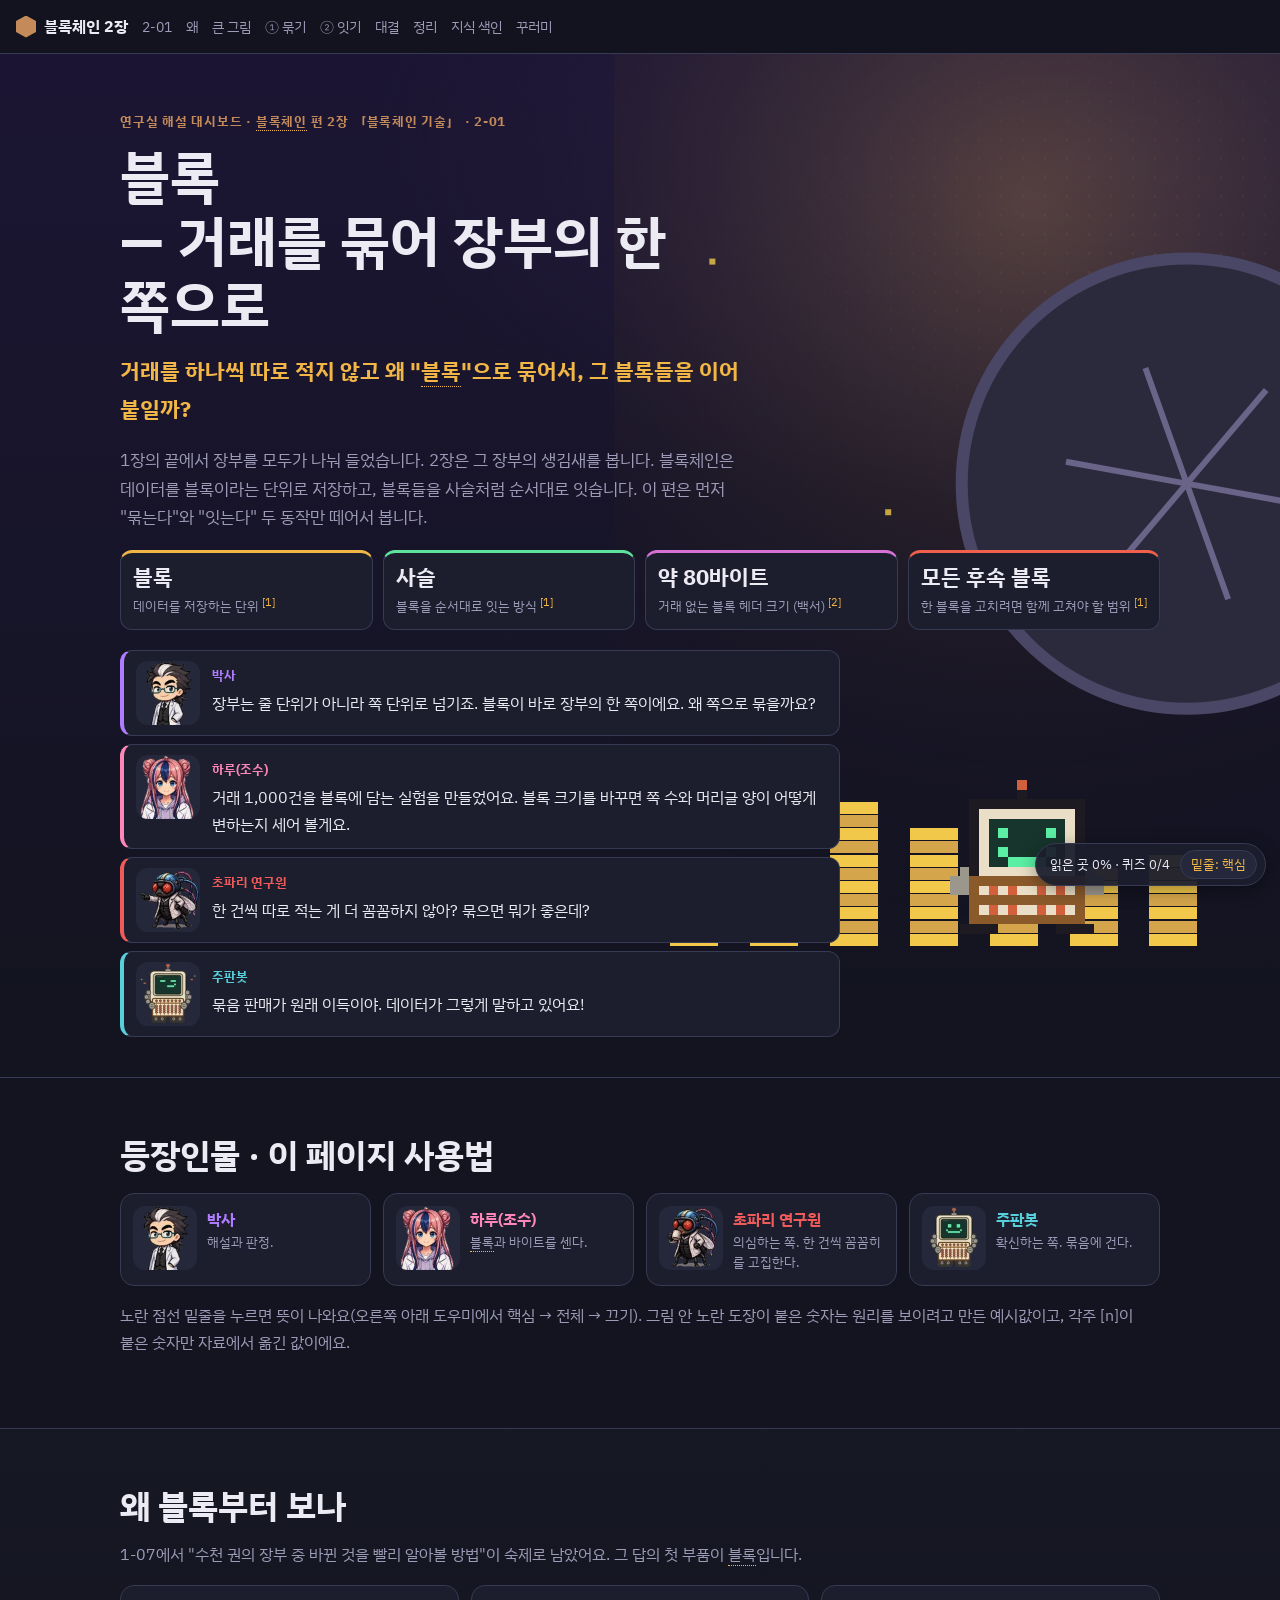
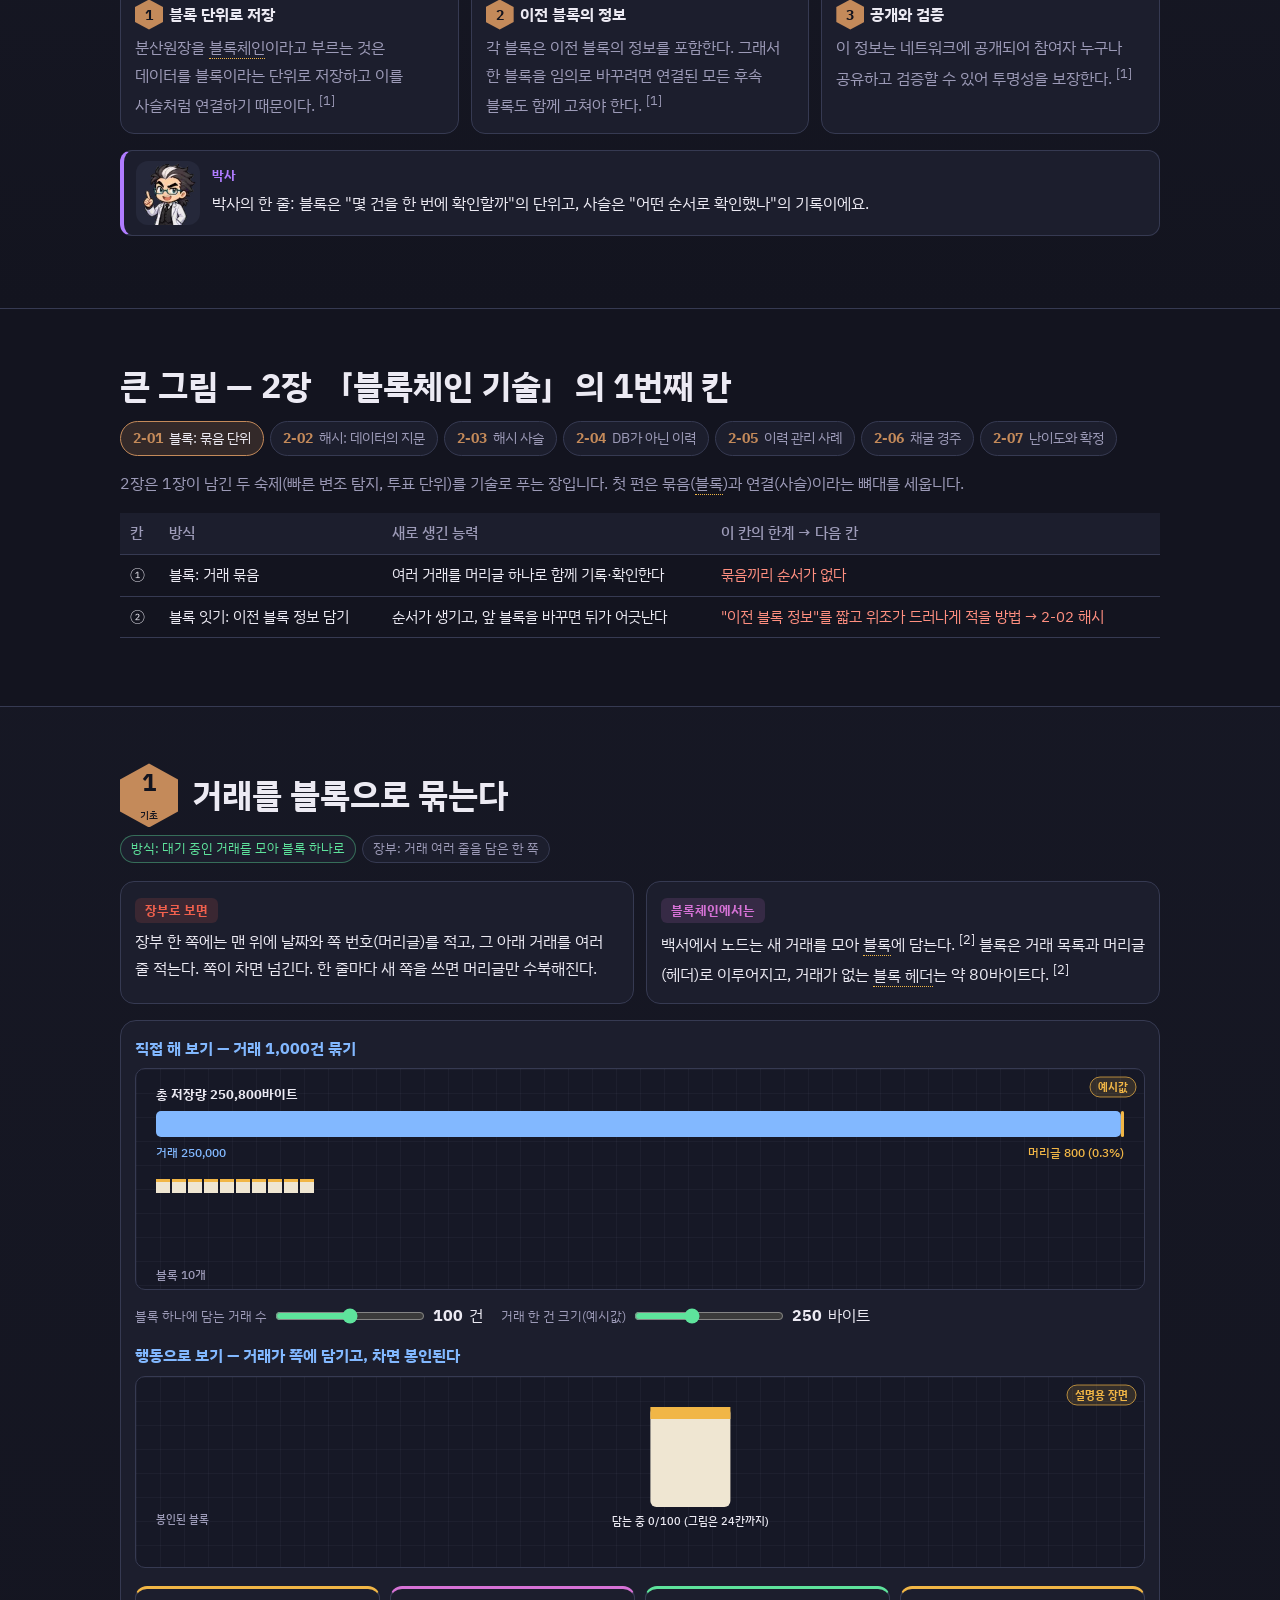
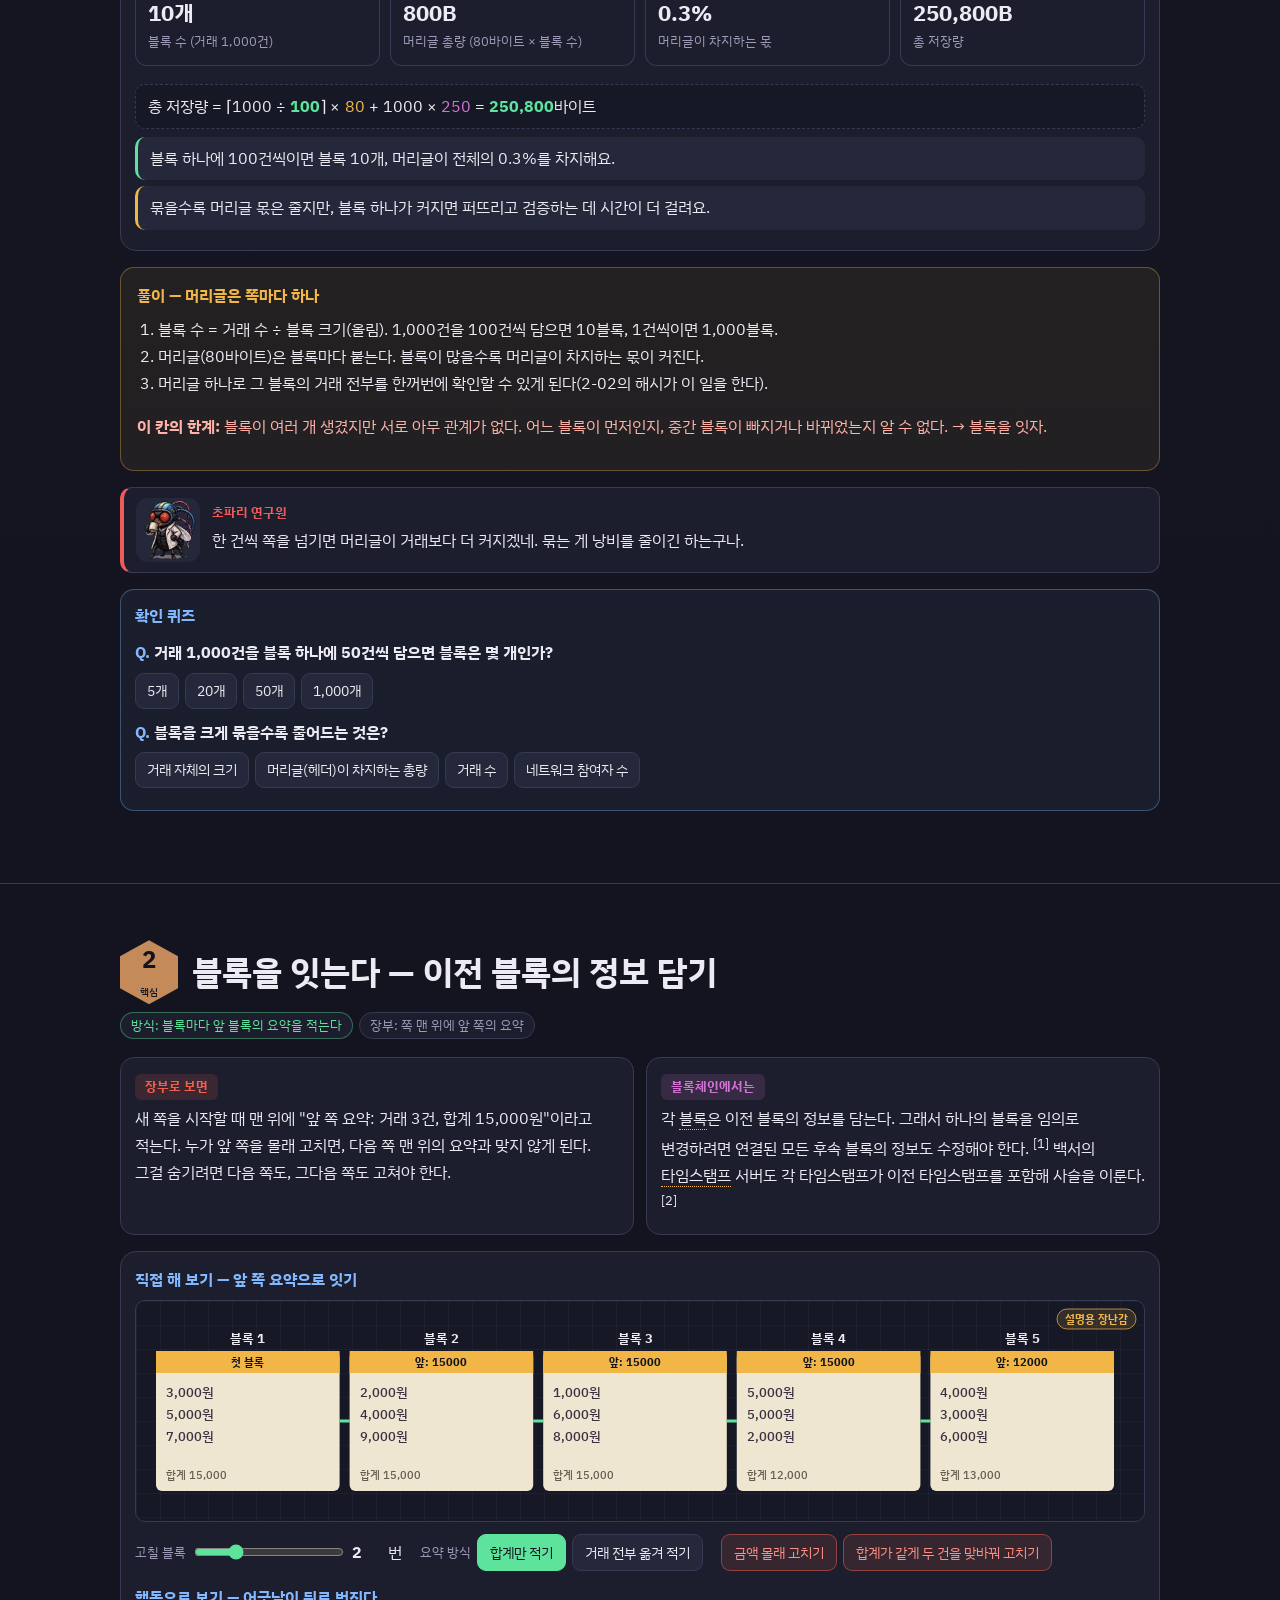
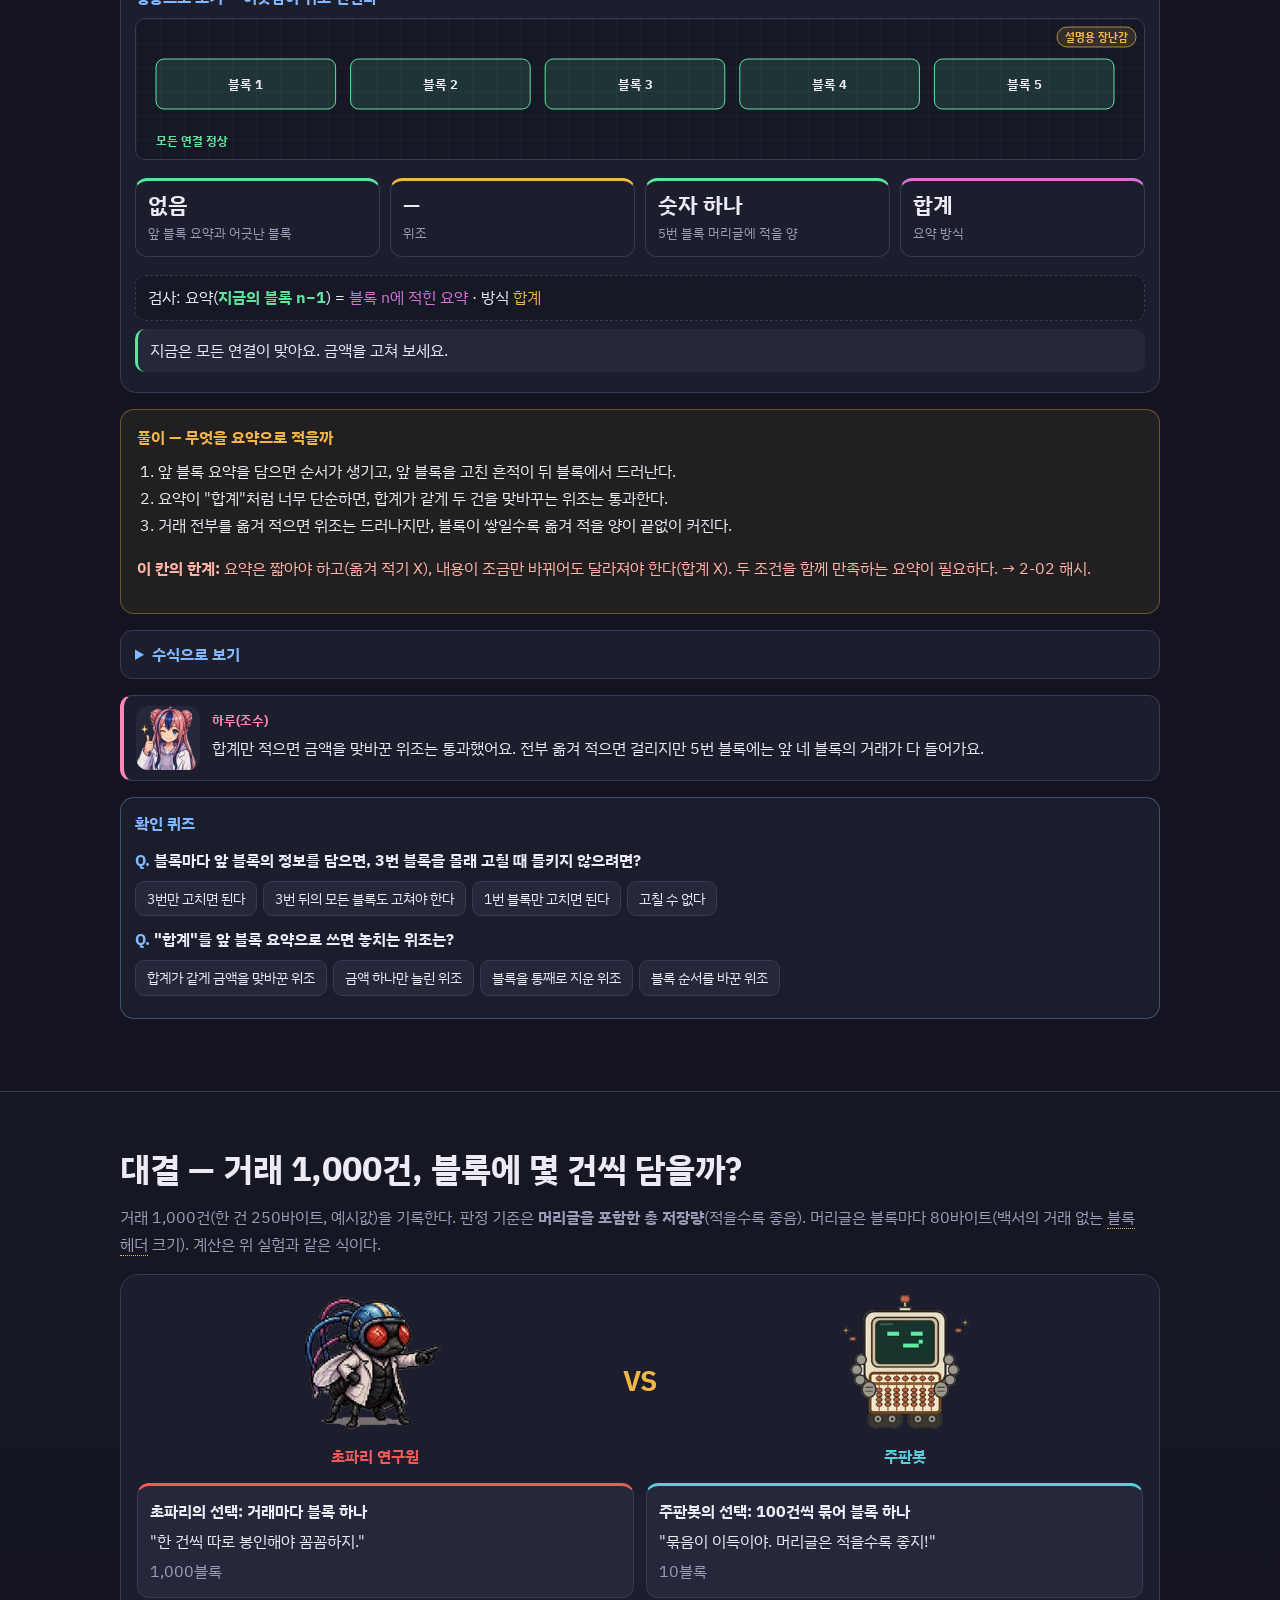
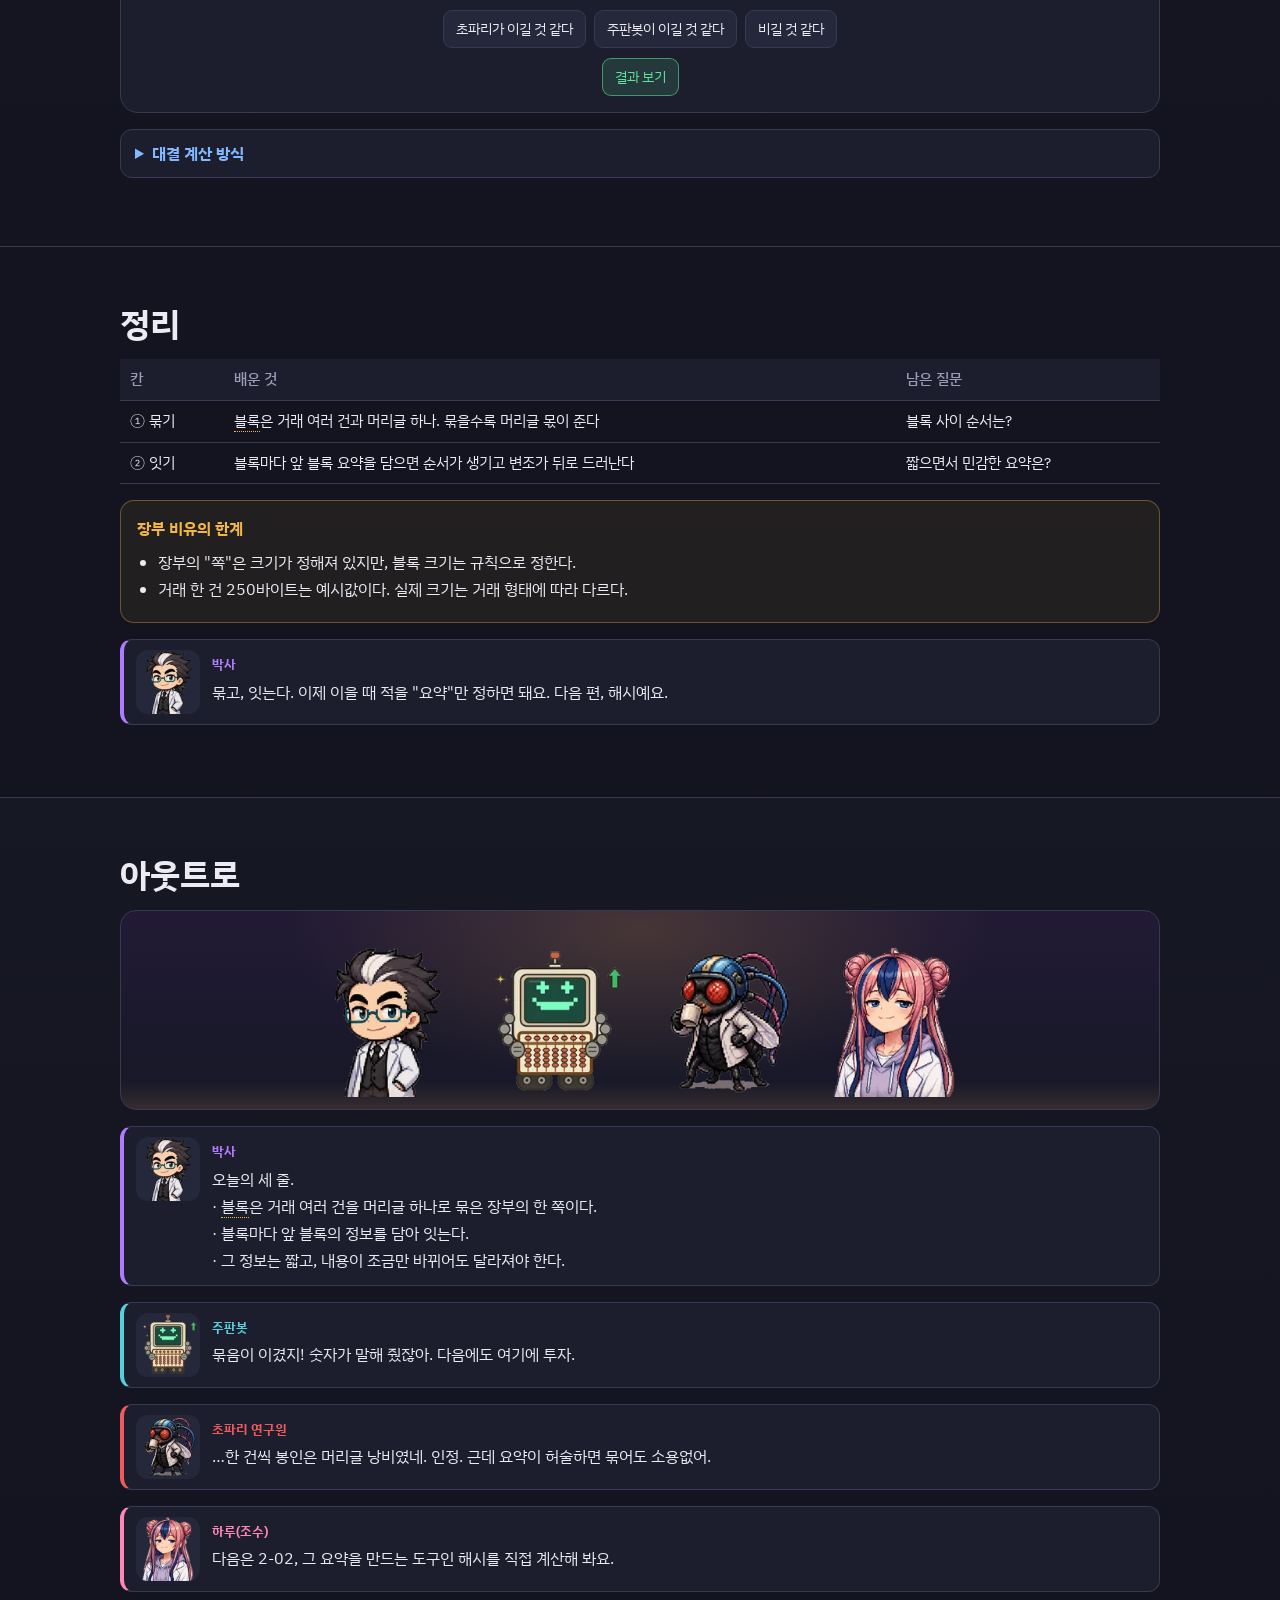
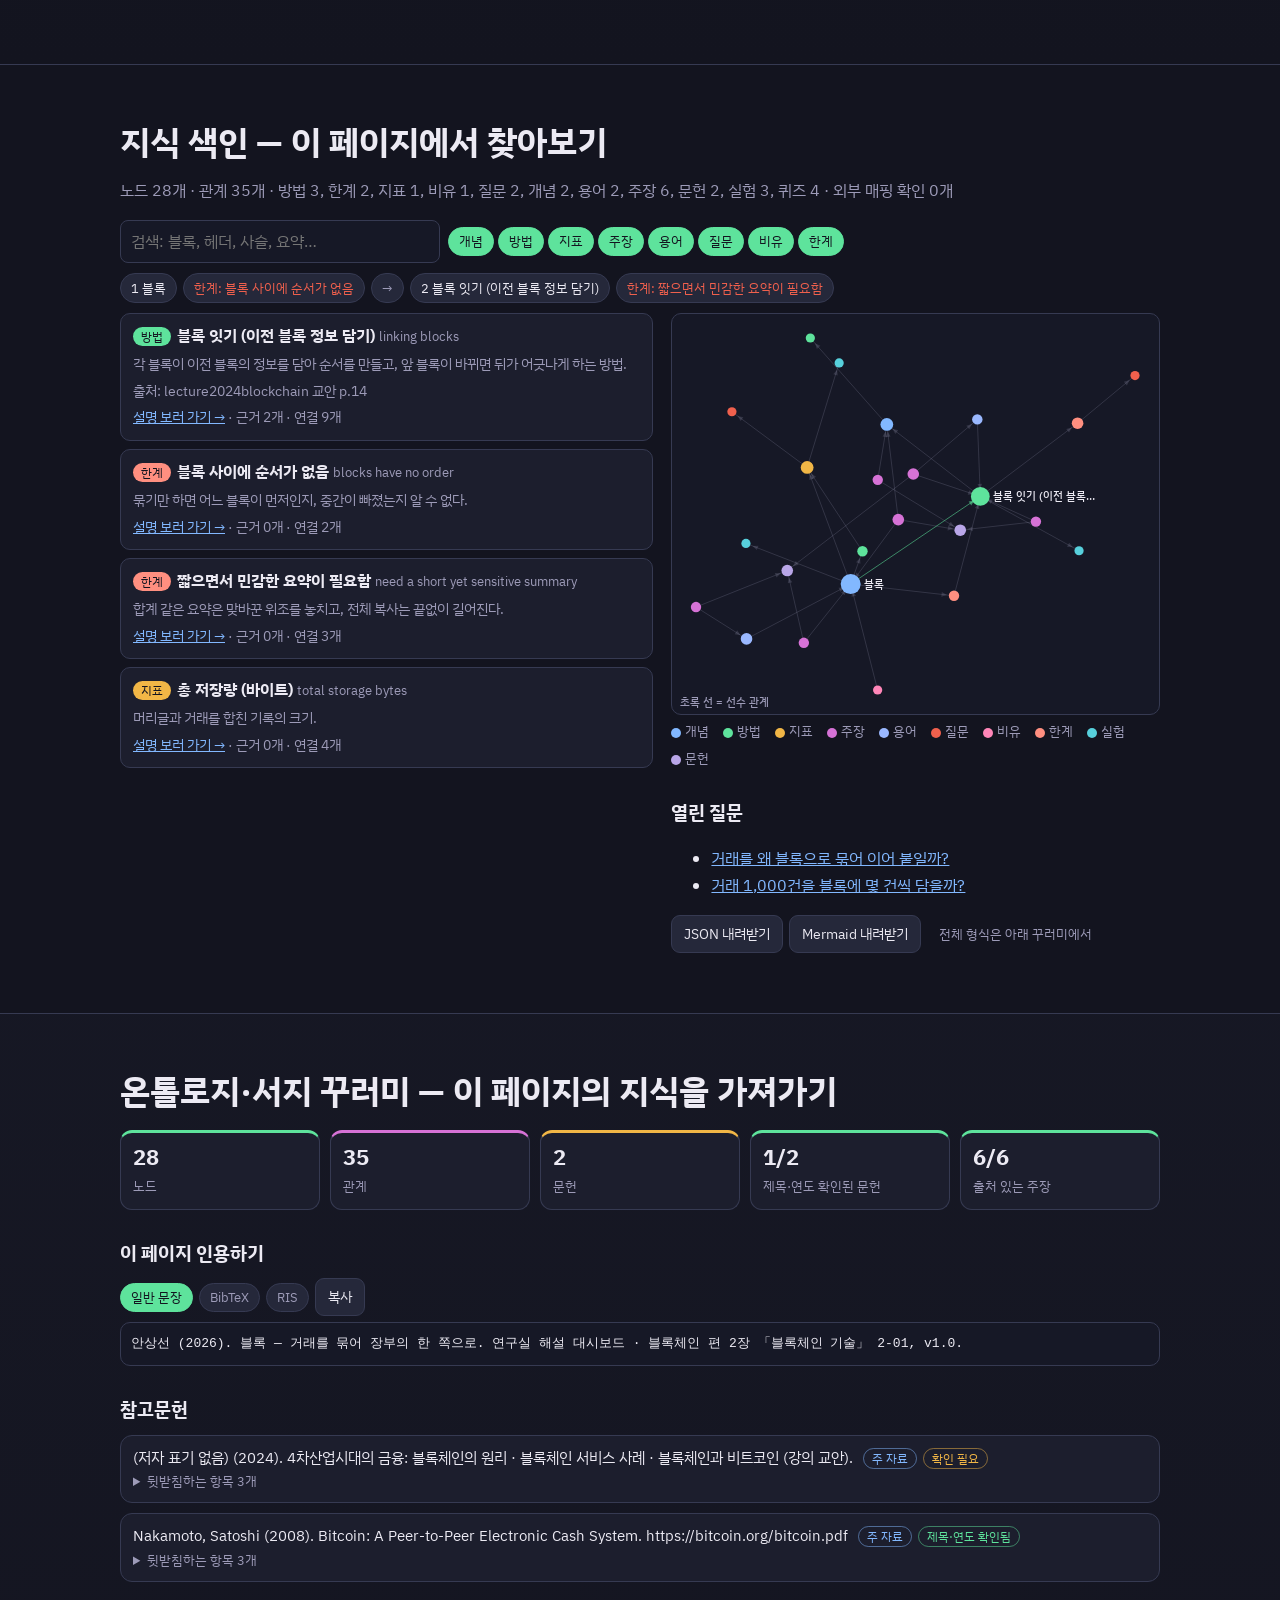
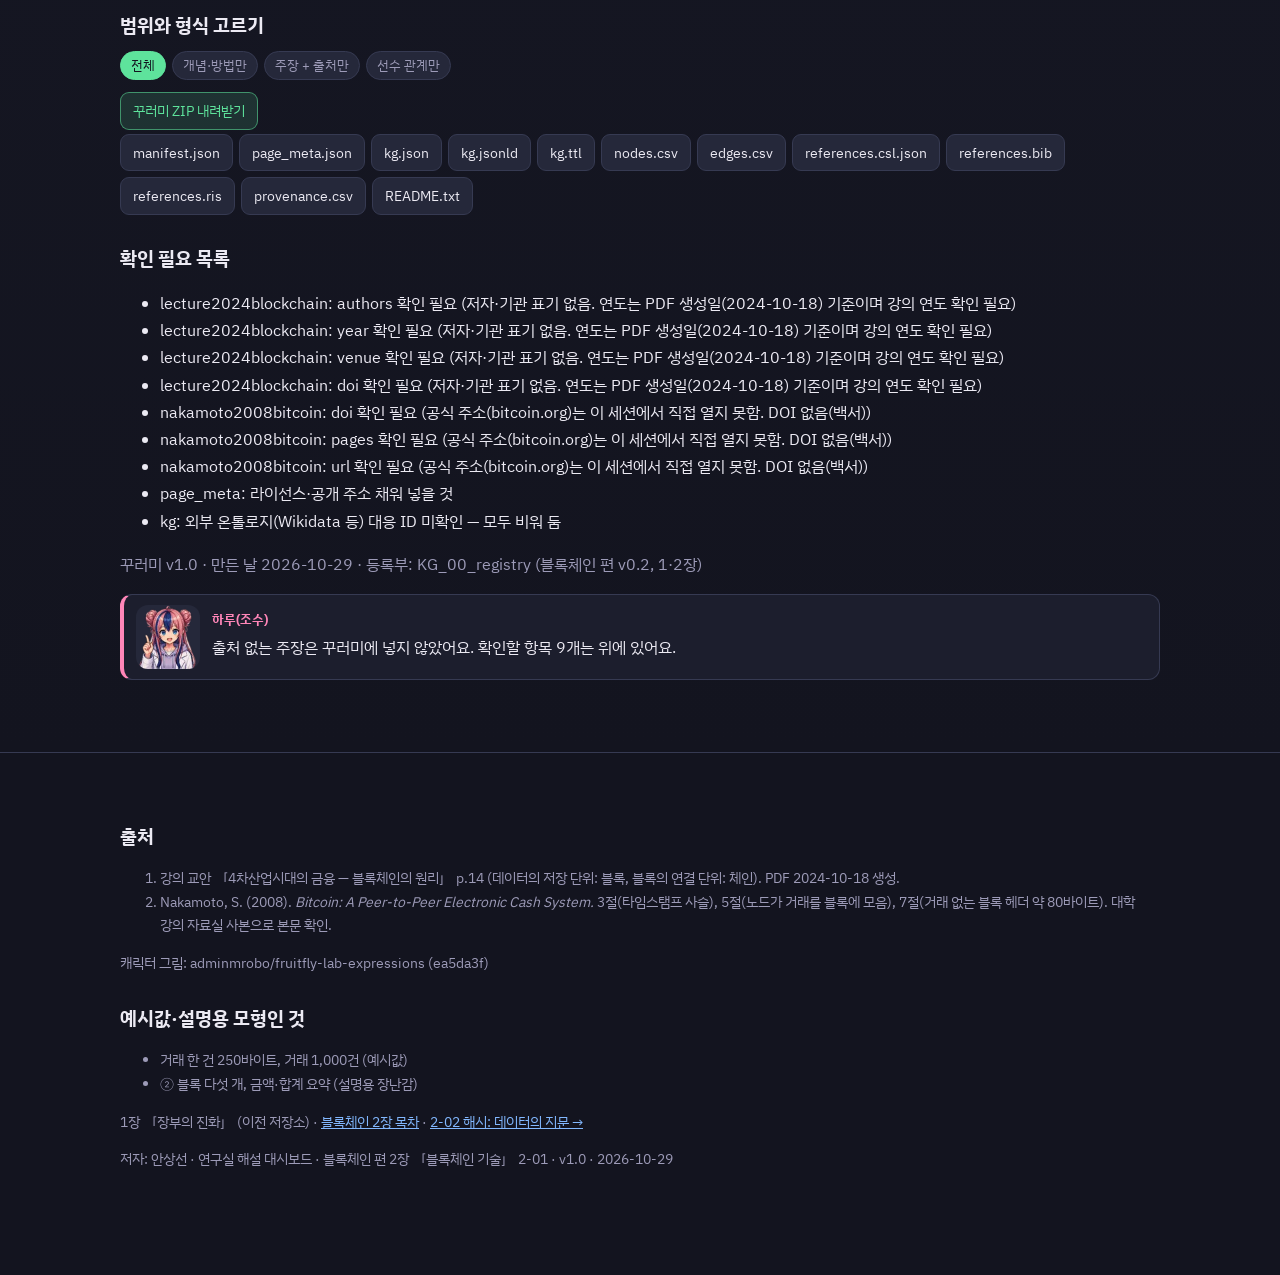
==== commit c8876b19: "연구실 로봇 교체: Money-Robo → 주판봇(AbaBot)" ====
--- a/2-01_block-bundle.html
+++ b/2-01_block-bundle.html
@@ -29,13 +29,13 @@
       <p class="lead">1장의 끝에서 장부를 모두가 나눠 들었습니다. 2장은 그 장부의 생김새를 봅니다. 블록체인은 데이터를 블록이라는 단위로 저장하고, 블록들을 사슬처럼 순서대로 잇습니다. 이 편은 먼저 "묶는다"와 "잇는다" 두 동작만 떼어서 봅니다.</p>
     </div>
     <section class="kpis" aria-label="숫자 요약"><div class="kpi a"><b>블록</b><span>데이터를 저장하는 단위 <sup>[1]</sup></span></div><div class="kpi g"><b>사슬</b><span>블록을 순서대로 잇는 방식 <sup>[1]</sup></span></div><div class="kpi m"><b>약 80바이트</b><span>거래 없는 블록 헤더 크기 (백서) <sup>[2]</sup></span></div><div class="kpi r"><b>모든 후속 블록</b><span>한 블록을 고치려면 함께 고쳐야 할 범위 <sup>[1]</sup></span></div></section>
-    <div class="dialog" aria-label="캐릭터 대화"><div class="say " data-who="doc"><img class="who" data-who="doc" data-mood="think" data-img="doc_e09" alt="" aria-hidden="true"><div><b class="name">박사</b><p>장부는 줄 단위가 아니라 쪽 단위로 넘기죠. 블록이 바로 장부의 한 쪽이에요. 왜 쪽으로 묶을까요?</p></div></div><div class="say " data-who="asst"><img class="who" data-who="asst" data-mood="smile" data-img="asst_e13" alt="" aria-hidden="true"><div><b class="name">하루(조수)</b><p>거래 1,000건을 블록에 담는 실험을 만들었어요. 블록 크기를 바꾸면 쪽 수와 머리글 양이 어떻게 변하는지 세어 볼게요.</p></div></div><div class="say " data-who="fly"><img class="who" data-who="fly" data-mood="point" data-img="fly_e08" alt="" aria-hidden="true"><div><b class="name">초파리 연구원</b><p>한 건씩 따로 적는 게 더 꼼꼼하지 않아? 묶으면 뭐가 좋은데?</p></div></div><div class="say " data-who="robo"><img class="who" data-who="robo" data-mood="coin" data-img="robo_e16" alt="" aria-hidden="true"><div><b class="name">Money-Robo</b><p>묶음 판매가 원래 이득이야. 데이터가 그렇게 말하고 있어요!</p></div></div></div>
+    <div class="dialog" aria-label="캐릭터 대화"><div class="say " data-who="doc"><img class="who" data-who="doc" data-mood="think" data-img="doc_e09" alt="" aria-hidden="true"><div><b class="name">박사</b><p>장부는 줄 단위가 아니라 쪽 단위로 넘기죠. 블록이 바로 장부의 한 쪽이에요. 왜 쪽으로 묶을까요?</p></div></div><div class="say " data-who="asst"><img class="who" data-who="asst" data-mood="smile" data-img="asst_e13" alt="" aria-hidden="true"><div><b class="name">하루(조수)</b><p>거래 1,000건을 블록에 담는 실험을 만들었어요. 블록 크기를 바꾸면 쪽 수와 머리글 양이 어떻게 변하는지 세어 볼게요.</p></div></div><div class="say " data-who="fly"><img class="who" data-who="fly" data-mood="point" data-img="fly_e08" alt="" aria-hidden="true"><div><b class="name">초파리 연구원</b><p>한 건씩 따로 적는 게 더 꼼꼼하지 않아? 묶으면 뭐가 좋은데?</p></div></div><div class="say " data-who="robo"><img class="who" data-who="robo" data-mood="coin" data-img="robo_e16" alt="" aria-hidden="true"><div><b class="name">주판봇</b><p>묶음 판매가 원래 이득이야. 데이터가 그렇게 말하고 있어요!</p></div></div></div>
   </div>
 </header>
 
 <section class="level" id="cast"><div class="wrap">
   <h2>등장인물 · 이 페이지 사용법</h2>
-  <div class="cast"><div><img class="who" data-who="doc" data-mood="front" data-img="doc_e08" alt="" aria-hidden="true"><div><b style="color:var(--c-doc)">박사</b><small>해설과 판정.</small></div></div><div><img class="who" data-who="asst" data-mood="smile" data-img="asst_e13" alt="" aria-hidden="true"><div><b style="color:var(--c-asst)">하루(조수)</b><small>블록과 바이트를 센다.</small></div></div><div><img class="who" data-who="fly" data-mood="clip" data-img="fly_e10" alt="" aria-hidden="true"><div><b style="color:var(--c-fly)">초파리 연구원</b><small>의심하는 쪽. 한 건씩 꼼꼼히를 고집한다.</small></div></div><div><img class="who" data-who="robo" data-mood="smile" data-img="robo_e13" alt="" aria-hidden="true"><div><b style="color:var(--c-robo)">Money-Robo</b><small>확신하는 쪽. 묶음에 건다.</small></div></div></div>
+  <div class="cast"><div><img class="who" data-who="doc" data-mood="front" data-img="doc_e08" alt="" aria-hidden="true"><div><b style="color:var(--c-doc)">박사</b><small>해설과 판정.</small></div></div><div><img class="who" data-who="asst" data-mood="smile" data-img="asst_e13" alt="" aria-hidden="true"><div><b style="color:var(--c-asst)">하루(조수)</b><small>블록과 바이트를 센다.</small></div></div><div><img class="who" data-who="fly" data-mood="clip" data-img="fly_e10" alt="" aria-hidden="true"><div><b style="color:var(--c-fly)">초파리 연구원</b><small>의심하는 쪽. 한 건씩 꼼꼼히를 고집한다.</small></div></div><div><img class="who" data-who="robo" data-mood="smile" data-img="robo_e13" alt="" aria-hidden="true"><div><b style="color:var(--c-robo)">주판봇</b><small>확신하는 쪽. 묶음에 건다.</small></div></div></div>
   <p class="sub">노란 점선 밑줄을 누르면 뜻이 나와요(오른쪽 아래 도우미에서 핵심 → 전체 → 끄기). 그림 안 노란 도장이 붙은 숫자는 원리를 보이려고 만든 예시값이고, 각주 [n]이 붙은 숫자만 자료에서 옮긴 값이에요.</p>
 </div></section>
 
@@ -111,20 +111,20 @@
     <div class="duelhead">
       <div><img data-who="fly" data-mood="point" data-img="fly_e08" data-face="right" alt="" aria-hidden="true"><div style="color:var(--c-fly);font-weight:700">초파리 연구원</div></div>
       <div class="vs">VS</div>
-      <div><img data-who="robo" data-mood="coin" data-img="robo_e16" data-face="left" alt="" aria-hidden="true"><div style="color:var(--c-robo);font-weight:700">Money-Robo</div></div>
+      <div><img data-who="robo" data-mood="coin" data-img="robo_e16" data-face="left" alt="" aria-hidden="true"><div style="color:var(--c-robo);font-weight:700">주판봇</div></div>
     </div>
     <div class="choices">
       <div class="choice fly"><b>초파리의 선택: 거래마다 블록 하나</b><p>"한 건씩 따로 봉인해야 꼼꼼하지."</p><p class="sub" style="margin:0">1,000블록</p></div>
-      <div class="choice robo"><b>Money-Robo의 선택: 100건씩 묶어 블록 하나</b><p>"묶음이 이득이야. 머리글은 적을수록 좋지!"</p><p class="sub" style="margin:0">10블록</p></div>
+      <div class="choice robo"><b>주판봇의 선택: 100건씩 묶어 블록 하나</b><p>"묶음이 이득이야. 머리글은 적을수록 좋지!"</p><p class="sub" style="margin:0">10블록</p></div>
     </div>
     <div class="guess" role="group" aria-label="먼저 맞혀 보기">
       <button class="bt" data-g="F" aria-pressed="false">초파리가 이길 것 같다</button>
-      <button class="bt" data-g="R" aria-pressed="false">Money-Robo가 이길 것 같다</button>
+      <button class="bt" data-g="R" aria-pressed="false">주판봇이 이길 것 같다</button>
       <button class="bt" data-g="D" aria-pressed="false">비길 것 같다</button>
     </div>
     <div style="text-align:center"><button class="bt primary reveal">결과 보기</button></div>
     <div class="after">
-      <div class="score"><span class="f">초파리 <i id="scF">0</i></span><span class="r">Money-Robo <i id="scR">0</i></span></div>
+      <div class="score"><span class="f">초파리 <i id="scF">0</i></span><span class="r">주판봇 <i id="scR">0</i></span></div>
       <div class="bars" aria-live="polite"></div>
       <div class="say asst" data-who="asst"><img class="who" data-who="asst" data-mood="firm" data-img="asst_e12" alt="" aria-hidden="true"><div><b class="name">하루(조수)</b><p>—</p></div></div>
       <div class="say verdict" data-who="doc"><img class="who" data-who="doc" data-mood="judge" data-img="doc_e10" alt="" aria-hidden="true"><div><b class="name">박사</b><p>—</p></div></div>
@@ -132,7 +132,7 @@
       
     </div>
   </div>
-  <details class="math"><summary>대결 계산 방식</summary><p>총 저장량 = 블록 수 × 80 + 거래 수 × 250. 초파리: 1,000 × 80 + 1,000 × 250 = 330,000바이트. Money-Robo: 10 × 80 + 1,000 × 250 = 250,800바이트.</p><p class="lim">블록 크기를 무한정 키울 수는 없다. 블록이 크면 전파와 검증에 시간이 걸린다. 이 대결은 머리글 비용만 따졌다.</p></details>
+  <details class="math"><summary>대결 계산 방식</summary><p>총 저장량 = 블록 수 × 80 + 거래 수 × 250. 초파리: 1,000 × 80 + 1,000 × 250 = 330,000바이트. 주판봇: 10 × 80 + 1,000 × 250 = 250,800바이트.</p><p class="lim">블록 크기를 무한정 키울 수는 없다. 블록이 크면 전파와 검증에 시간이 걸린다. 이 대결은 머리글 비용만 따졌다.</p></details>
 </div></section>
 
 <section class="level" id="summary"><div class="wrap">
@@ -146,8 +146,8 @@
 
 <section class="level" id="outro"><div class="wrap">
   <h2>아웃트로</h2>
-  <div class="stage" data-img="sc_2_01_outro" role="img" aria-label="무대 위에서 Money-Robo가 두 팔을 들고, 초파리 연구원이 커피잔을 든 채 인정하는 장면"><img data-who="doc" data-mood="front" data-img="doc_e08" alt="" aria-hidden="true"><img data-who="robo" data-mood="happy" data-img="robo_e12" alt="" aria-hidden="true"><img data-who="fly" data-mood="coffee" data-img="fly_e13" alt="" aria-hidden="true"><img data-who="asst" data-mood="e16" data-img="asst_e16" alt="" aria-hidden="true"></div>
-  <div class="say " data-who="doc"><img class="who" data-who="doc" data-mood="front" data-img="doc_e08" alt="" aria-hidden="true"><div><b class="name">박사</b><p>오늘의 세 줄.<br>· 블록은 거래 여러 건을 머리글 하나로 묶은 장부의 한 쪽이다.<br>· 블록마다 앞 블록의 정보를 담아 잇는다.<br>· 그 정보는 짧고, 내용이 조금만 바뀌어도 달라져야 한다.</p></div></div><div class="say " data-who="robo"><img class="who" data-who="robo" data-mood="happy" data-img="robo_e12" alt="" aria-hidden="true"><div><b class="name">Money-Robo</b><p>묶음이 이겼지! 숫자가 말해 줬잖아. 다음에도 여기에 투자.</p></div></div><div class="say " data-who="fly"><img class="who" data-who="fly" data-mood="coffee" data-img="fly_e13" alt="" aria-hidden="true"><div><b class="name">초파리 연구원</b><p>…한 건씩 봉인은 머리글 낭비였네. 인정. 근데 요약이 허술하면 묶어도 소용없어.</p></div></div><div class="say " data-who="asst"><img class="who" data-who="asst" data-mood="e16" data-img="asst_e16" alt="" aria-hidden="true"><div><b class="name">하루(조수)</b><p>다음은 2-02, 그 요약을 만드는 도구인 해시를 직접 계산해 봐요.</p></div></div>
+  <div class="stage" data-img="sc_2_01_outro" role="img" aria-label="무대 위에서 주판봇이 두 팔을 들고, 초파리 연구원이 커피잔을 든 채 인정하는 장면"><img data-who="doc" data-mood="front" data-img="doc_e08" alt="" aria-hidden="true"><img data-who="robo" data-mood="happy" data-img="robo_e12" alt="" aria-hidden="true"><img data-who="fly" data-mood="coffee" data-img="fly_e13" alt="" aria-hidden="true"><img data-who="asst" data-mood="e16" data-img="asst_e16" alt="" aria-hidden="true"></div>
+  <div class="say " data-who="doc"><img class="who" data-who="doc" data-mood="front" data-img="doc_e08" alt="" aria-hidden="true"><div><b class="name">박사</b><p>오늘의 세 줄.<br>· 블록은 거래 여러 건을 머리글 하나로 묶은 장부의 한 쪽이다.<br>· 블록마다 앞 블록의 정보를 담아 잇는다.<br>· 그 정보는 짧고, 내용이 조금만 바뀌어도 달라져야 한다.</p></div></div><div class="say " data-who="robo"><img class="who" data-who="robo" data-mood="happy" data-img="robo_e12" alt="" aria-hidden="true"><div><b class="name">주판봇</b><p>묶음이 이겼지! 숫자가 말해 줬잖아. 다음에도 여기에 투자.</p></div></div><div class="say " data-who="fly"><img class="who" data-who="fly" data-mood="coffee" data-img="fly_e13" alt="" aria-hidden="true"><div><b class="name">초파리 연구원</b><p>…한 건씩 봉인은 머리글 낭비였네. 인정. 근데 요약이 허술하면 묶어도 소용없어.</p></div></div><div class="say " data-who="asst"><img class="who" data-who="asst" data-mood="e16" data-img="asst_e16" alt="" aria-hidden="true"><div><b class="name">하루(조수)</b><p>다음은 2-02, 그 요약을 만드는 도구인 해시를 직접 계산해 봐요.</p></div></div>
 </div></section>
 
 <section class="level" id="kg"><div class="wrap">
@@ -264,10 +264,10 @@
   mod(c2b,drawB,true);addEventListener('resize',upd);upd();})();
 
 function bytes(perBlock){return Math.ceil(1000/perBlock)*HDR+1000*250;}
-Duel({names:{fly:'초파리 (1건씩)',robo:'Money-Robo (100건씩)'},higherIsBetter:false,drawMargin:0,
+Duel({names:{fly:'초파리 (1건씩)',robo:'주판봇 (100건씩)'},higherIsBetter:false,drawMargin:0,
   run:function(){return {fly:bytes(1),robo:bytes(100)};},bar:function(v){return v/1e6;},fmt:function(v){return fmt(v)+'B';},
   lesson:'묶으면 머리글 하나로 여러 거래를 지킨다',
-  say:function(r){return '총 저장량은 초파리 쪽 '+fmt(r.fly)+'바이트, Money-Robo 쪽 '+fmt(r.robo)+'바이트예요. 차이 '+fmt(r.fly-r.robo)+'바이트는 전부 머리글이에요(990개 × 80바이트).';}});
+  say:function(r){return '총 저장량은 초파리 쪽 '+fmt(r.fly)+'바이트, 주판봇 쪽 '+fmt(r.robo)+'바이트예요. 차이 '+fmt(r.fly-r.robo)+'바이트는 전부 머리글이에요(990개 × 80바이트).';}});
 }});
 
 </script>
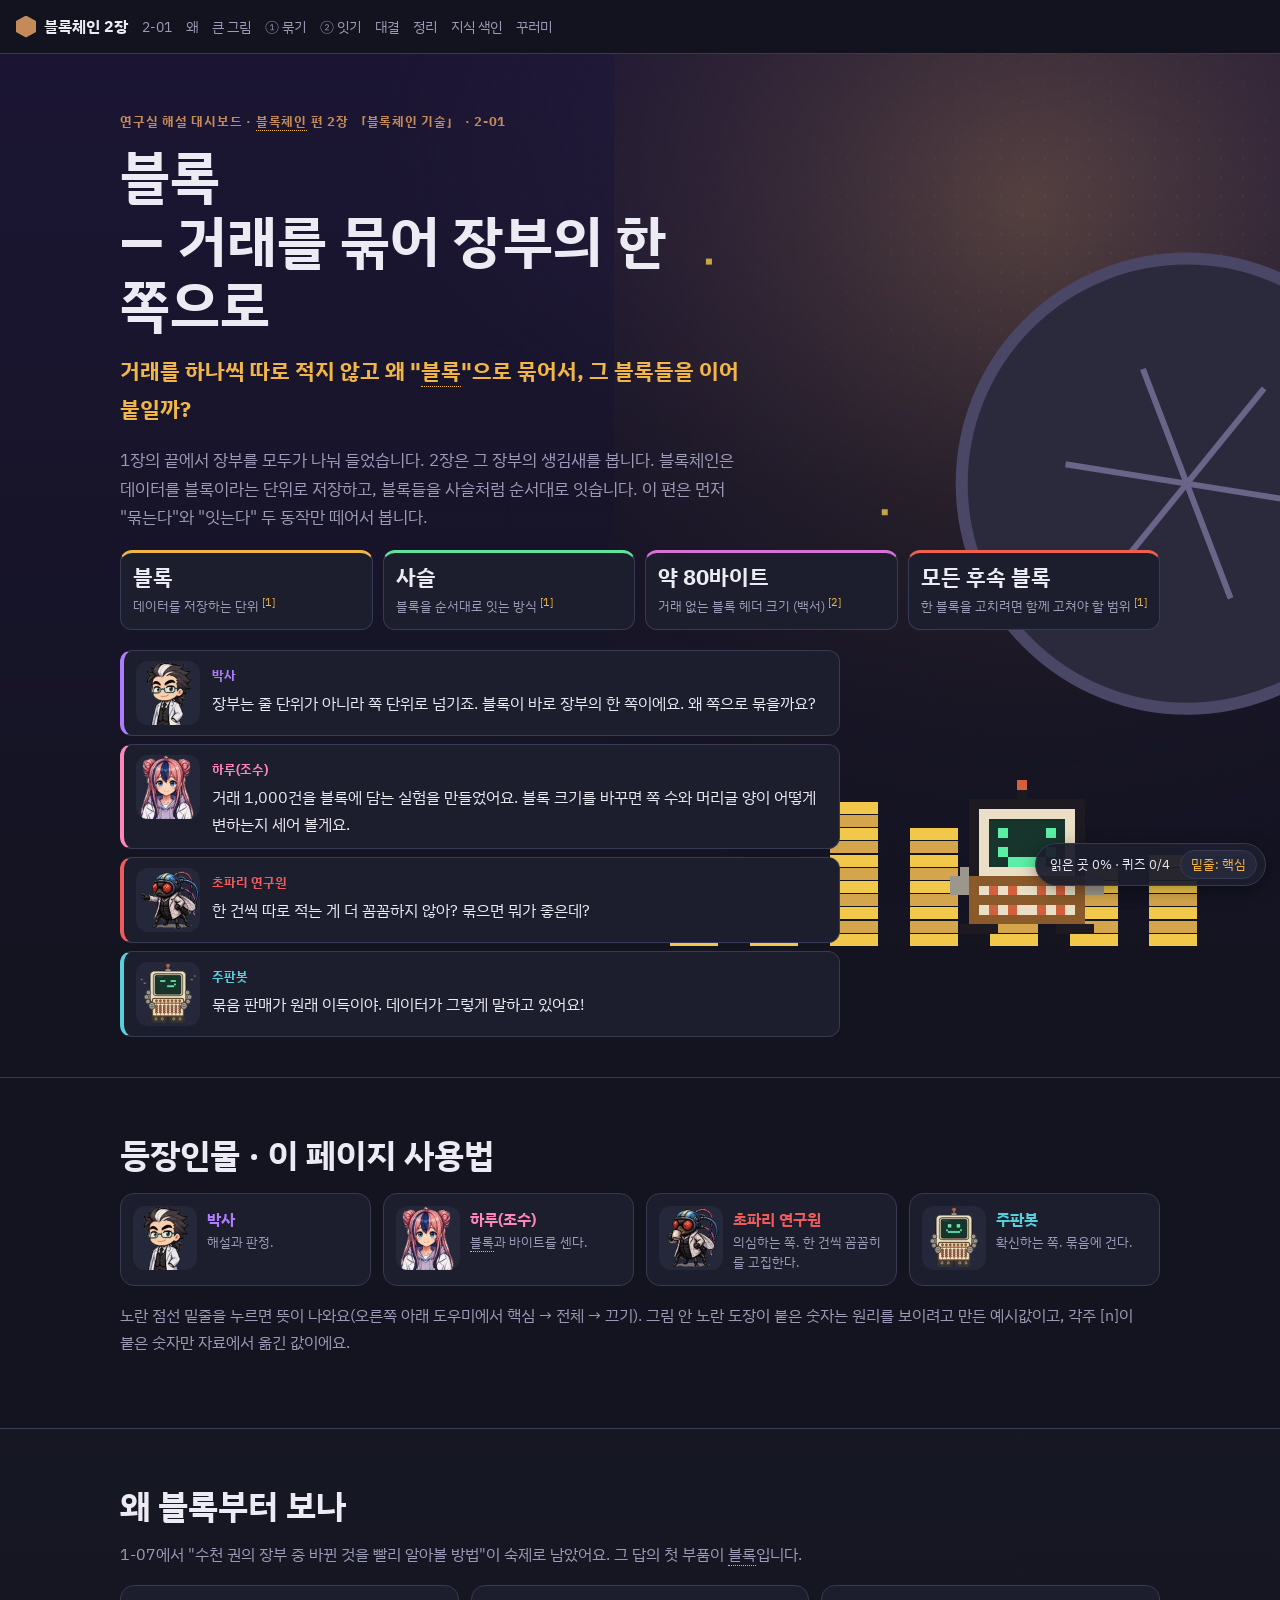
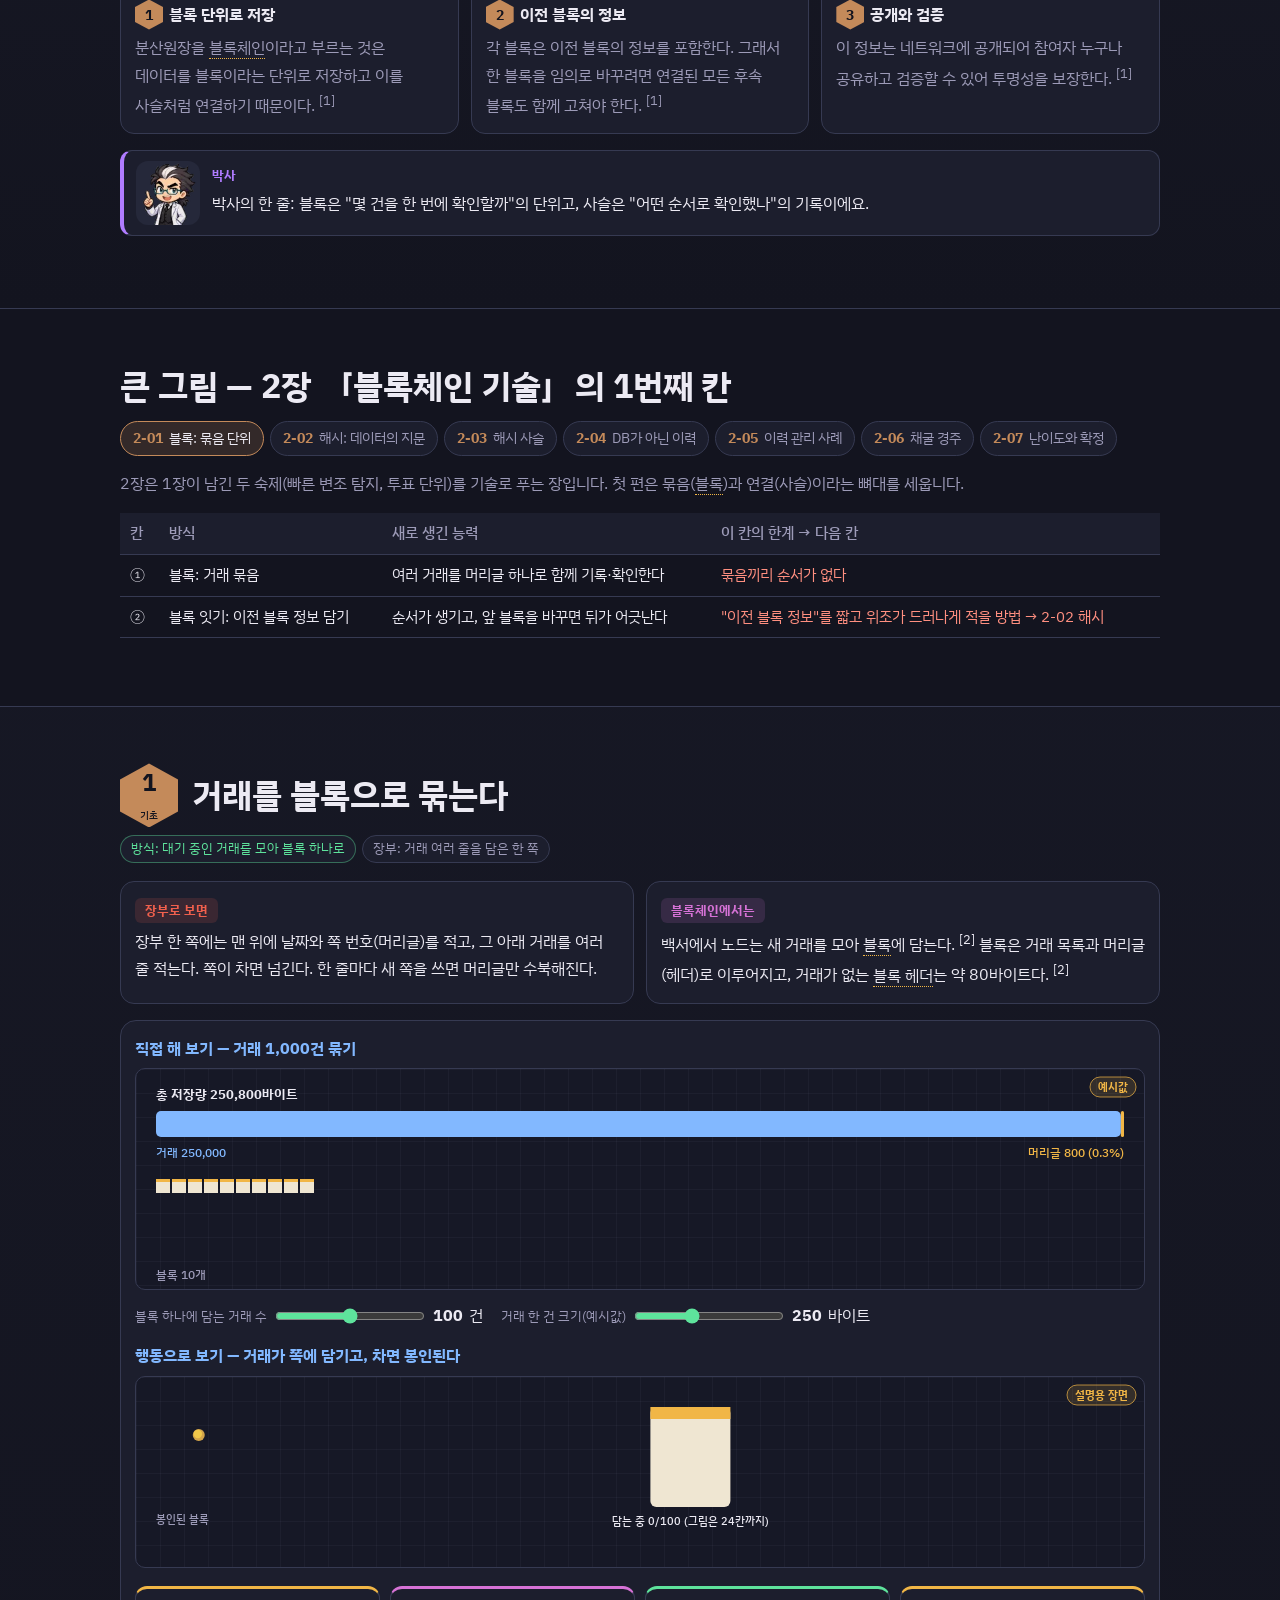
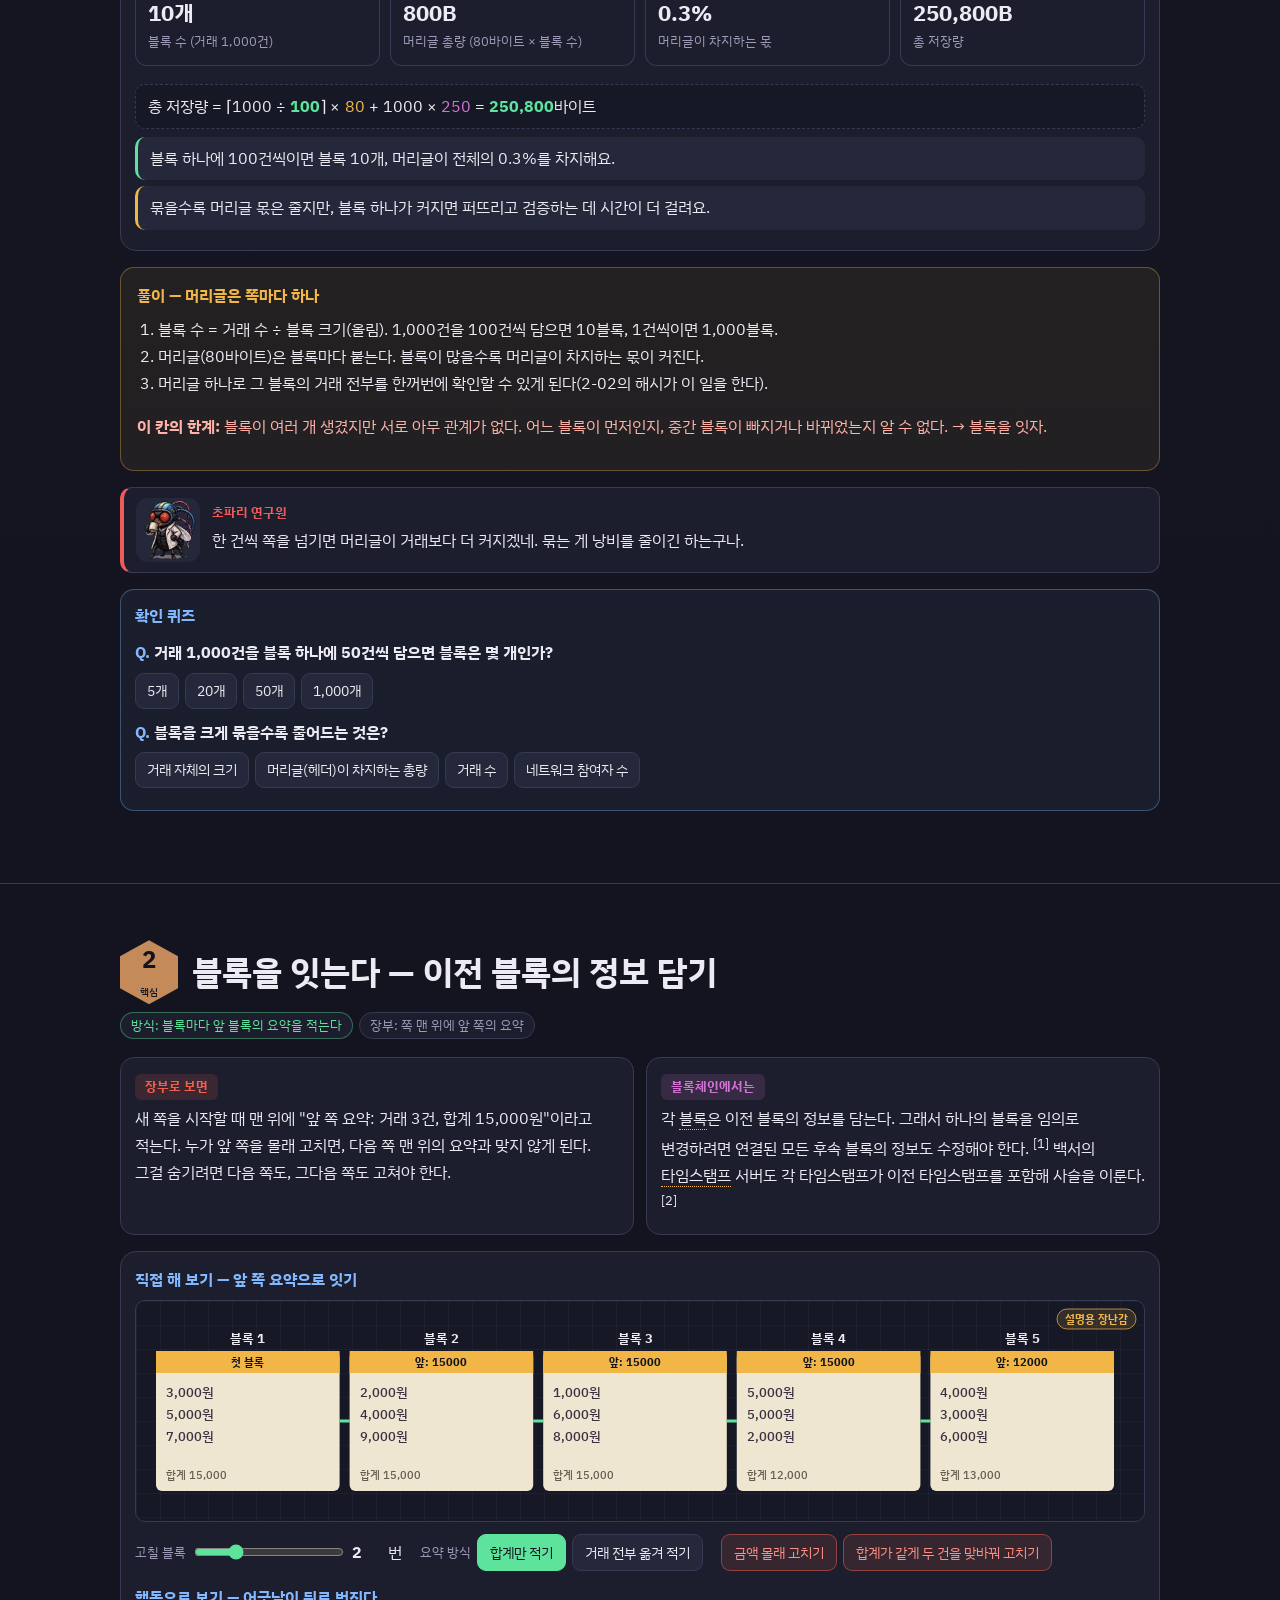
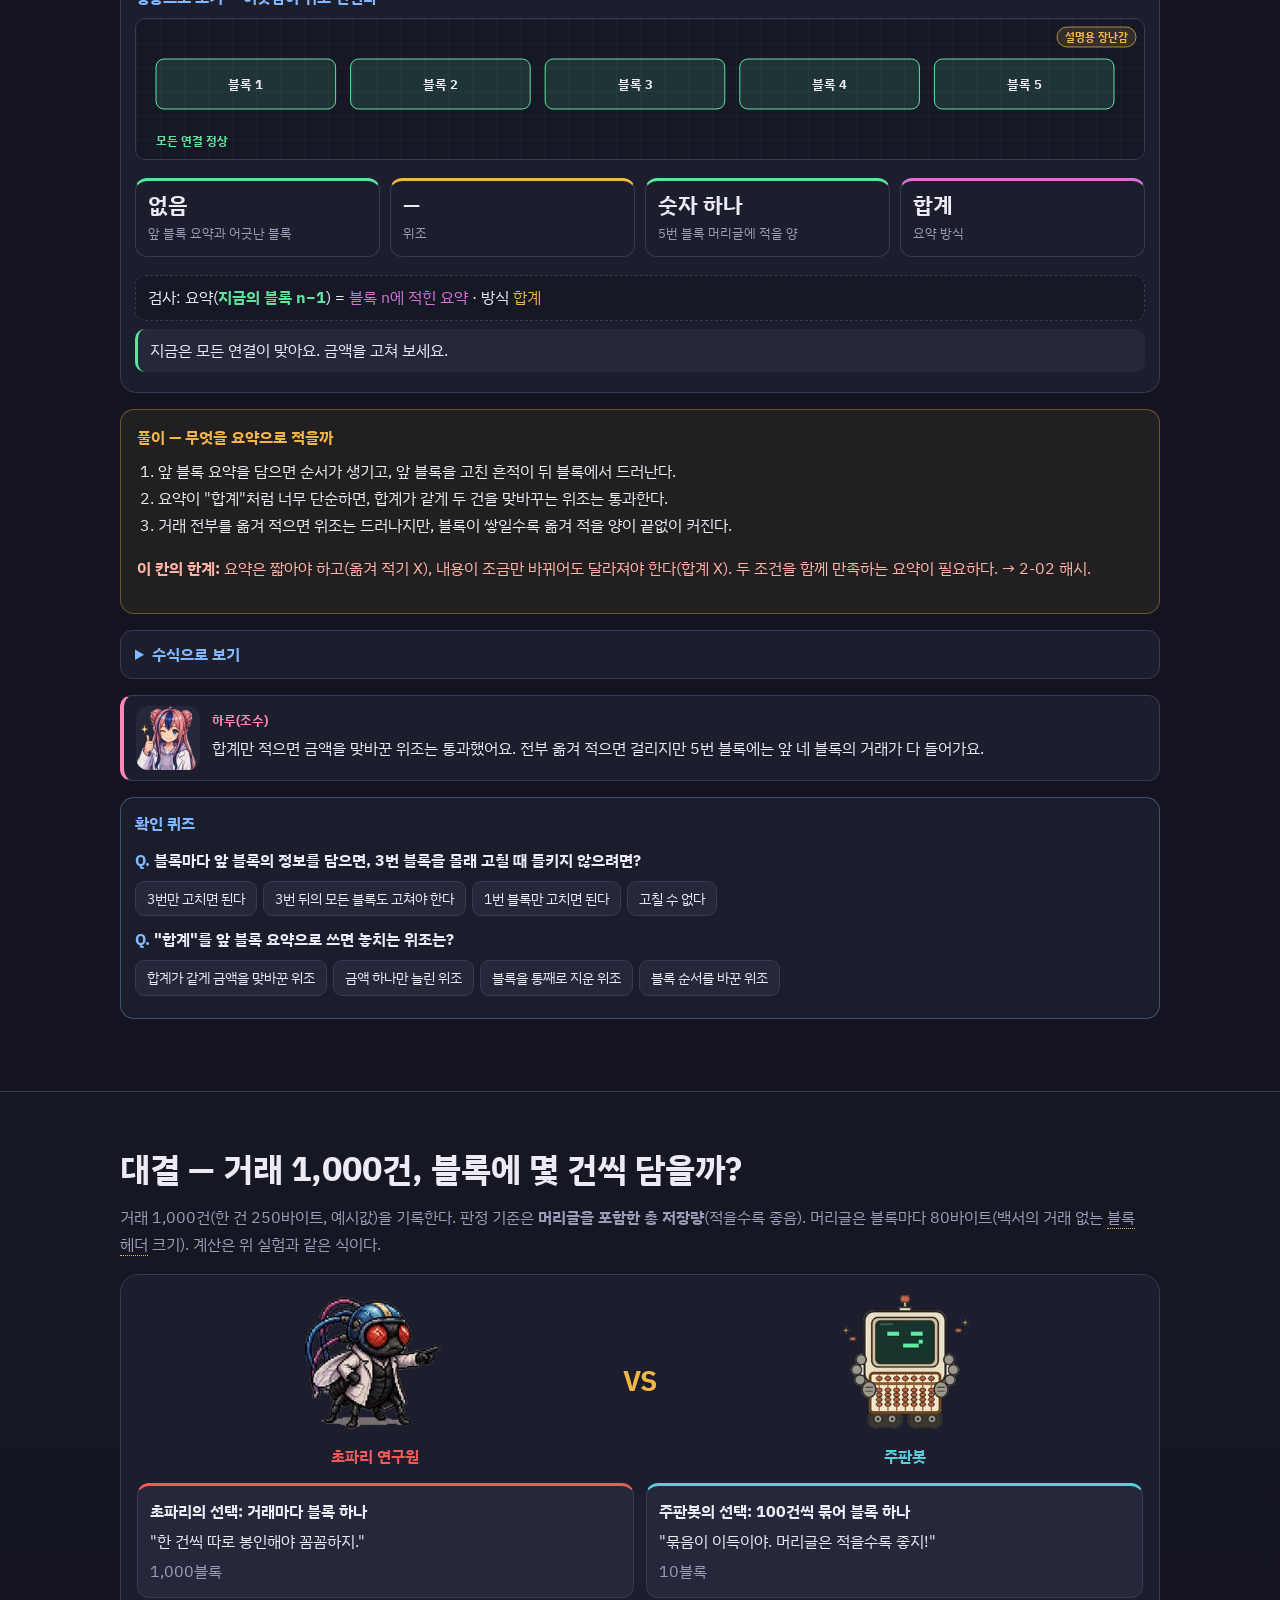
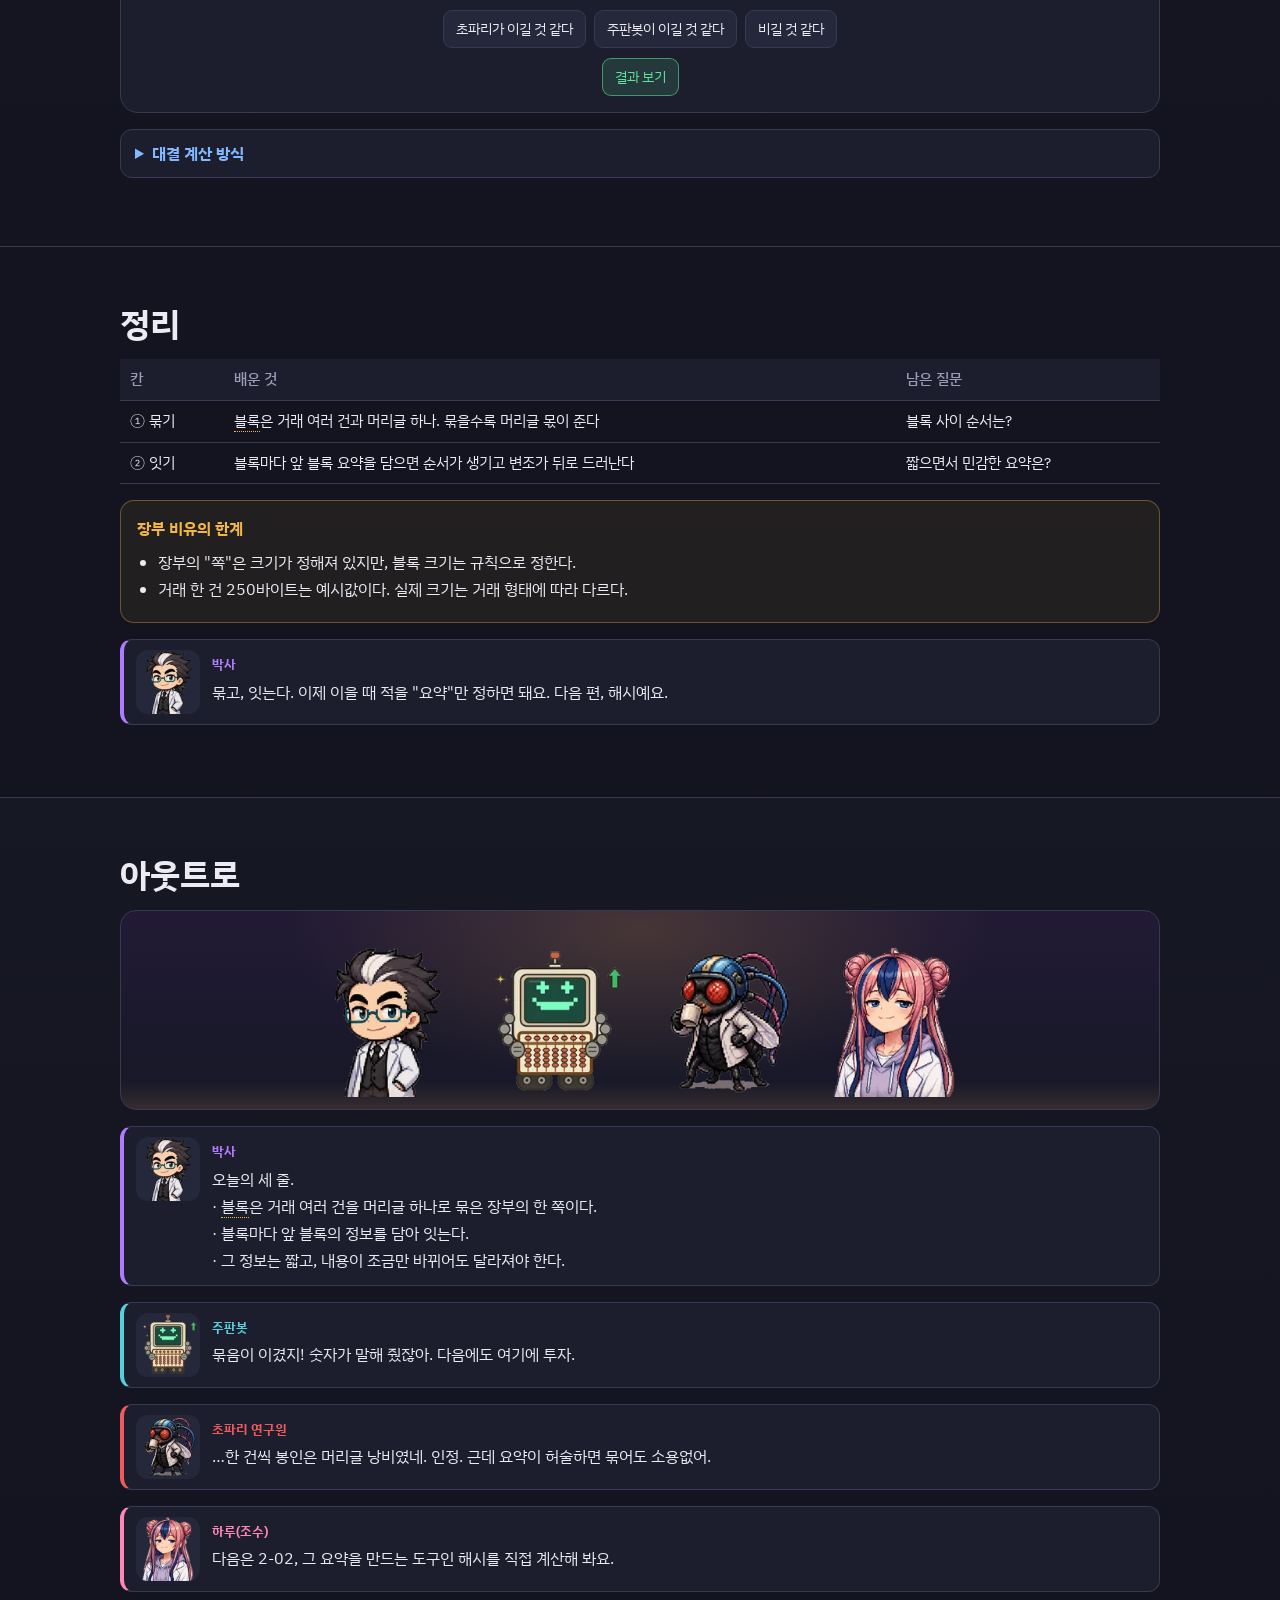
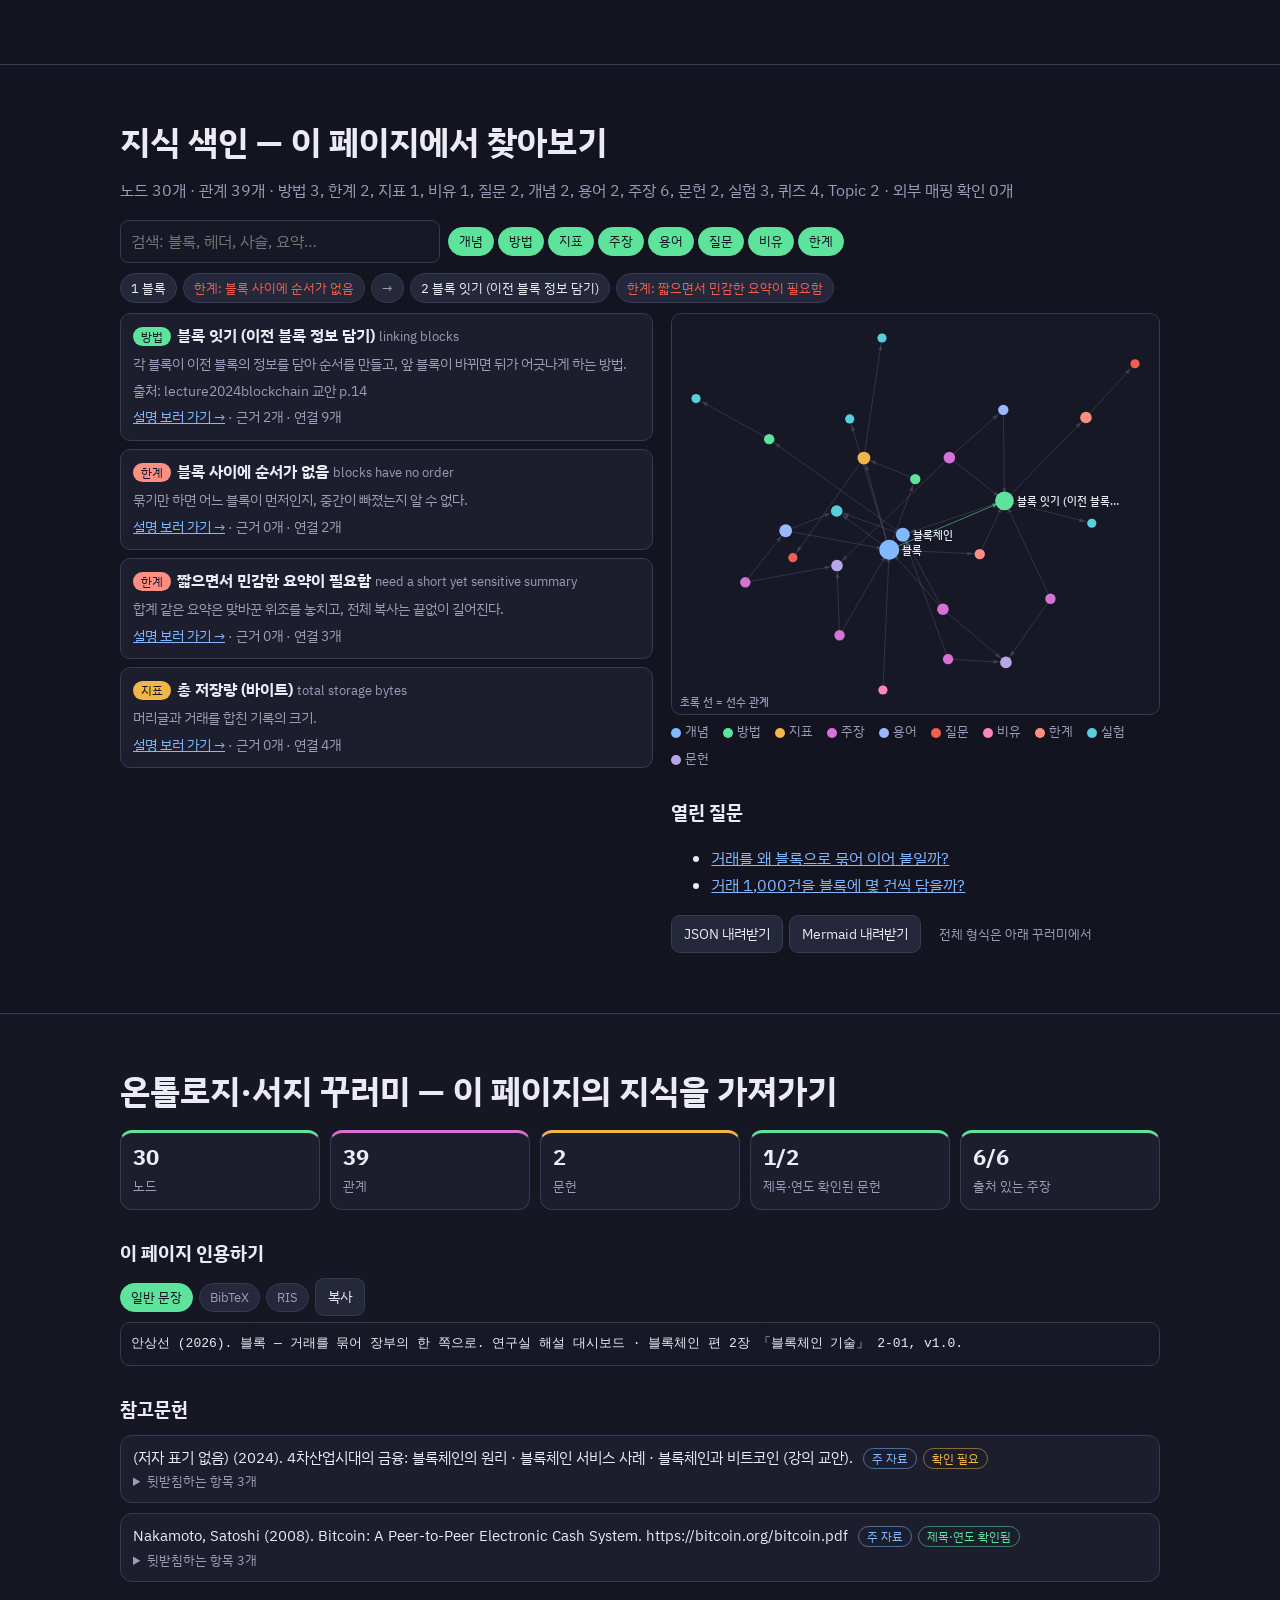
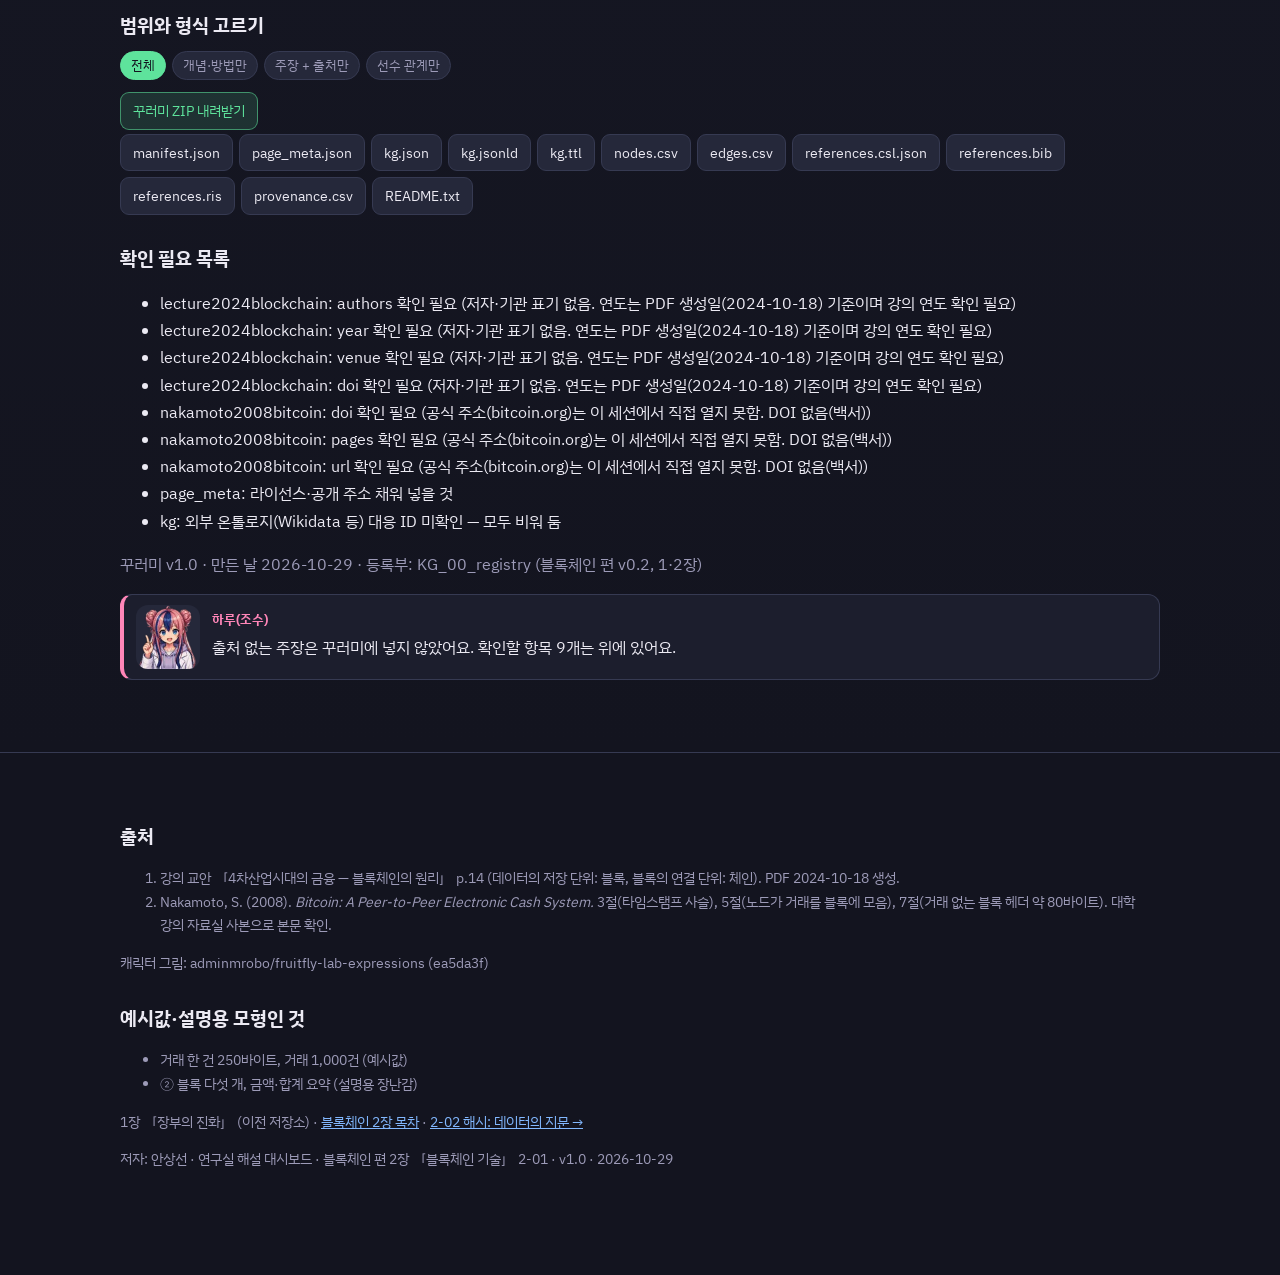
==== commit 1327ead0: "지식 색인: 분야 뼈대 주제에 다시 걸기 — 개념 16개 → 주제 3개 (fin) - kg/rehang.json: 개념 → 뼈대 주제 대응 (ai-lab-retrofit 15장; " ====
--- a/2-01_block-bundle.html
+++ b/2-01_block-bundle.html
@@ -195,8 +195,8 @@
 <div id="study" aria-live="polite"><span id="stTxt">읽은 곳 0% · 퀴즈 0/0</span><button id="stBtn">밑줄: 핵심</button></div>
 <script type="application/json" id="gloss-data">[["블록", "블록 (block)", "구조", "거래 기록을 묶어 저장하는 단위. 자기 데이터와 이전 블록의 해시를 함께 담는다.", "lab:concept/block", "#lv1", true], ["블록 헤더", "블록 헤더 (block header)", "구조", "블록의 요약 정보(이전 블록 해시, 시각, 논스 등). 비트코인 백서 기준 거래 없이 약 80바이트.", "lab:term/block-header", "#lv1", true], ["타임스탬프", "타임스탬프 (timestamp)", "구조", "데이터가 그 시각에 존재했음을 보이는 기록. 백서는 각 타임스탬프가 이전 타임스탬프를 해시에 포함해 사슬을 이룬다고 설명한다.", "lab:term/timestamp", "#lv2", true], ["블록체인", "블록체인 (blockchain)", "구조", "거래 기록을 블록 단위로 묶어 사슬처럼 이은 분산원장. 모든 참여자가 함께 저장·검증한다.", "lab:concept/blockchain", "#why", true], ["분산원장", "분산원장 (distributed ledger)", "구조", "같은 거래 장부를 네트워크 참여자들이 각자 한 부씩 저장하고 함께 검증하는 방식.", "lab:method/distributed-ledger", "#why", false]]</script>
 <script type="application/json" id="quiz-data">{"lv1": [{"q": "거래 1,000건을 블록 하나에 50건씩 담으면 블록은 몇 개인가?", "o": ["5개", "20개", "50개", "1,000개"], "a": 1, "why": "1,000 ÷ 50 = 20블록.", "hint": "거래 수 ÷ 블록 크기.", "c": "lab:concept/block"}, {"q": "블록을 크게 묶을수록 줄어드는 것은?", "o": ["거래 자체의 크기", "머리글(헤더)이 차지하는 총량", "거래 수", "네트워크 참여자 수"], "a": 1, "why": "머리글은 블록마다 하나라, 블록 수가 줄면 머리글 총량이 줄어요.", "hint": "블록마다 하나씩 붙는 것.", "c": "lab:term/block-header"}], "lv2": [{"q": "블록마다 앞 블록의 정보를 담으면, 3번 블록을 몰래 고칠 때 들키지 않으려면?", "o": ["3번만 고치면 된다", "3번 뒤의 모든 블록도 고쳐야 한다", "1번 블록만 고치면 된다", "고칠 수 없다"], "a": 1, "why": "4번에 적힌 3번 요약이 어긋나고, 그걸 고치면 5번이 어긋나요. 끝까지.", "hint": "교안 p.14.", "c": "lab:method/block-linking"}, {"q": "\"합계\"를 앞 블록 요약으로 쓰면 놓치는 위조는?", "o": ["합계가 같게 금액을 맞바꾼 위조", "금액 하나만 늘린 위조", "블록을 통째로 지운 위조", "블록 순서를 바꾼 위조"], "a": 0, "why": "합계가 그대로라 요약이 같아요. 요약은 내용이 조금만 바뀌어도 달라져야 해요.", "hint": "\"합계가 같게 두 건을 맞바꿔 고치기\" 버튼.", "c": "lab:limitation/weak-summary"}]}</script>
-<script type="application/json" id="kg-raw">{"version": "1.0", "page": "2-01_block-bundle", "created": "2026-10-29", "registry": "KG_00_registry (블록체인 편 v0.2, 1·2장)", "ladder": ["lab:concept/block", "lab:method/block-linking"], "nodes": [{"id": "lab:method/block-linking", "type": "Method", "label": {"ko": "블록 잇기 (이전 블록 정보 담기)", "en": "linking blocks"}, "page": "2-01_block-bundle", "anchor": "#lv2", "family": "systems", "anchorType": "C", "flyStrength": "none", "status": "known", "confidence": "high", "coverage": "explained", "definition": {"ko": "각 블록이 이전 블록의 정보를 담아 순서를 만들고, 앞 블록이 바뀌면 뒤가 어긋나게 하는 방법."}, "level": 2, "source": [{"cite": "lecture2024blockchain", "loc": "교안 p.14"}], "match": [{"scheme": "wikidata", "id": "", "rel": "closeMatch", "verified": false}]}, {"id": "lab:limitation/unordered-blocks", "type": "Limitation", "label": {"ko": "블록 사이에 순서가 없음", "en": "blocks have no order"}, "page": "2-01_block-bundle", "anchor": "#lv1", "family": "systems", "anchorType": "C", "flyStrength": "none", "status": "known", "confidence": "high", "coverage": "explained", "definition": {"ko": "묶기만 하면 어느 블록이 먼저인지, 중간이 빠졌는지 알 수 없다."}, "level": 1, "match": [{"scheme": "wikidata", "id": "", "rel": "closeMatch", "verified": false}]}, {"id": "lab:limitation/weak-summary", "type": "Limitation", "label": {"ko": "짧으면서 민감한 요약이 필요함", "en": "need a short yet sensitive summary"}, "page": "2-01_block-bundle", "anchor": "#lv2", "family": "systems", "anchorType": "C", "flyStrength": "none", "status": "known", "confidence": "high", "coverage": "explained", "definition": {"ko": "합계 같은 요약은 맞바꾼 위조를 놓치고, 전체 복사는 끝없이 길어진다."}, "level": 2, "match": [{"scheme": "wikidata", "id": "", "rel": "closeMatch", "verified": false}]}, {"id": "lab:metric/storage-bytes", "type": "Metric", "label": {"ko": "총 저장량 (바이트)", "en": "total storage bytes"}, "page": "2-01_block-bundle", "anchor": "#duel", "family": "systems", "anchorType": "C", "flyStrength": "none", "status": "known", "confidence": "high", "coverage": "explained", "definition": {"ko": "머리글과 거래를 합친 기록의 크기."}, "level": 2, "match": [{"scheme": "wikidata", "id": "", "rel": "closeMatch", "verified": false}]}, {"id": "lab:method/one-tx-per-block", "type": "Method", "label": {"ko": "거래마다 블록 하나", "en": "one transaction per block"}, "page": "2-01_block-bundle", "anchor": "#duel", "family": "systems", "anchorType": "C", "flyStrength": "none", "status": "known", "confidence": "high", "coverage": "explained", "definition": {"ko": "거래를 묶지 않고 한 건마다 블록을 만드는 방식."}, "level": 1, "match": [{"scheme": "wikidata", "id": "", "rel": "closeMatch", "verified": false}]}, {"id": "lab:analogy/ledger-page", "type": "Analogy", "label": {"ko": "장부의 한 쪽 ↔ 블록", "en": "ledger page ~ block"}, "page": "2-01_block-bundle", "anchor": "#lv1", "family": "systems", "anchorType": "C", "flyStrength": "none", "status": "known", "confidence": "high", "coverage": "explained", "definition": {"ko": "머리글과 여러 줄의 거래가 적힌 장부 한 쪽."}, "level": 1, "match": [{"scheme": "wikidata", "id": "", "rel": "closeMatch", "verified": false}]}, {"id": "lab:question/core", "type": "Question", "label": {"ko": "거래를 왜 블록으로 묶어 이어 붙일까?", "en": "Why bundle transactions into linked blocks?"}, "page": "2-01_block-bundle", "anchor": "#top", "family": "systems", "anchorType": "C", "flyStrength": "none", "status": "known", "confidence": "high", "coverage": "explained", "level": 1, "match": [{"scheme": "wikidata", "id": "", "rel": "closeMatch", "verified": false}]}, {"id": "lab:question/duel", "type": "Question", "label": {"ko": "거래 1,000건을 블록에 몇 건씩 담을까?", "en": "How many transactions per block?"}, "page": "2-01_block-bundle", "anchor": "#duel", "family": "systems", "anchorType": "C", "flyStrength": "none", "status": "known", "confidence": "high", "coverage": "explained", "level": 2, "match": [{"scheme": "wikidata", "id": "", "rel": "closeMatch", "verified": false}]}, {"id": "lab:concept/block", "type": "Concept", "label": {"ko": "블록", "en": "block"}, "page": "2-01_block-bundle", "anchor": "#lv1", "family": "systems", "anchorType": "C", "flyStrength": "none", "status": "known", "confidence": "high", "coverage": "explained", "definition": {"ko": "거래 기록을 묶어 저장하는 단위. 자기 데이터와 이전 블록의 해시를 함께 담는다."}, "match": [{"scheme": "wikidata", "id": "", "rel": "closeMatch", "verified": false}]}, {"id": "lab:term/block-header", "type": "Term", "label": {"ko": "블록 헤더", "en": "block header"}, "page": "2-01_block-bundle", "anchor": "#lv1", "family": "systems", "anchorType": "C", "flyStrength": "none", "status": "known", "confidence": "high", "coverage": "explained", "definition": {"ko": "블록의 요약 정보(이전 블록 해시, 시각, 논스 등). 비트코인 백서 기준 거래 없이 약 80바이트."}, "match": [{"scheme": "wikidata", "id": "", "rel": "closeMatch", "verified": false}]}, {"id": "lab:term/timestamp", "type": "Term", "label": {"ko": "타임스탬프", "en": "timestamp"}, "page": "2-01_block-bundle", "anchor": "#lv2", "family": "systems", "anchorType": "C", "flyStrength": "none", "status": "known", "confidence": "high", "coverage": "explained", "definition": {"ko": "데이터가 그 시각에 존재했음을 보이는 기록. 백서는 각 타임스탬프가 이전 타임스탬프를 해시에 포함해 사슬을 이룬다고 설명한다."}, "match": [{"scheme": "wikidata", "id": "", "rel": "closeMatch", "verified": false}]}, {"id": "lab:concept/blockchain", "type": "Concept", "label": {"ko": "블록체인", "en": "blockchain"}, "page": "2-01_block-bundle", "anchor": "#why", "family": "systems", "anchorType": "C", "flyStrength": "none", "status": "known", "confidence": "high", "coverage": "explained", "definition": {"ko": "거래 기록을 블록 단위로 묶어 사슬처럼 이은 분산원장. 모든 참여자가 함께 저장·검증한다."}, "match": [{"scheme": "wikidata", "id": "", "rel": "closeMatch", "verified": false}]}, {"id": "lab:method/distributed-ledger", "type": "Method", "label": {"ko": "분산원장", "en": "distributed ledger"}, "page": "2-01_block-bundle", "anchor": "#why", "family": "systems", "anchorType": "C", "flyStrength": "none", "status": "known", "confidence": "high", "coverage": "explained", "definition": {"ko": "같은 거래 장부를 네트워크 참여자들이 각자 한 부씩 저장하고 함께 검증하는 방식."}, "match": [{"scheme": "wikidata", "id": "", "rel": "closeMatch", "verified": false}]}, {"id": "lab:claim/block-unit", "type": "Claim", "label": {"ko": "분산원장을 블록체인이라 부르는 것은 데이터를 블록 단위로 저장하고 사슬처럼 연결하기 때문이다", "en": "block-unit"}, "page": "2-01_block-bundle", "anchor": "#why", "family": "systems", "anchorType": "C", "flyStrength": "none", "status": "known", "confidence": "high", "coverage": "explained", "source": [{"cite": "lecture2024blockchain", "loc": "교안 p.14"}], "evidence": ["F01"], "match": [{"scheme": "wikidata", "id": "", "rel": "closeMatch", "verified": false}]}, {"id": "lab:claim/change-all-following", "type": "Claim", "label": {"ko": "각 블록은 이전 블록의 정보를 포함해, 한 블록을 바꾸려면 연결된 모든 후속 블록도 고쳐야 한다", "en": "change-all-following"}, "page": "2-01_block-bundle", "anchor": "#why", "family": "systems", "anchorType": "C", "flyStrength": "none", "status": "known", "confidence": "high", "coverage": "explained", "source": [{"cite": "lecture2024blockchain", "loc": "교안 p.14"}], "evidence": ["F02"], "match": [{"scheme": "wikidata", "id": "", "rel": "closeMatch", "verified": false}]}, {"id": "lab:claim/public-verifiable", "type": "Claim", "label": {"ko": "블록체인 정보는 네트워크에 공개되어 참여자 누구나 공유·검증할 수 있다", "en": "public-verifiable"}, "page": "2-01_block-bundle", "anchor": "#why", "family": "systems", "anchorType": "C", "flyStrength": "none", "status": "known", "confidence": "high", "coverage": "explained", "source": [{"cite": "lecture2024blockchain", "loc": "교안 p.14"}], "evidence": ["F03"], "match": [{"scheme": "wikidata", "id": "", "rel": "closeMatch", "verified": false}]}, {"id": "lab:claim/nodes-collect", "type": "Claim", "label": {"ko": "노드는 새 거래를 모아 블록에 담는다", "en": "nodes-collect"}, "page": "2-01_block-bundle", "anchor": "#lv1", "family": "systems", "anchorType": "C", "flyStrength": "none", "status": "known", "confidence": "high", "coverage": "explained", "source": [{"cite": "nakamoto2008bitcoin", "loc": "5절"}], "evidence": ["F04"], "match": [{"scheme": "wikidata", "id": "", "rel": "closeMatch", "verified": false}]}, {"id": "lab:claim/header-80", "type": "Claim", "label": {"ko": "거래가 없는 블록 헤더는 약 80바이트다", "en": "header-80"}, "page": "2-01_block-bundle", "anchor": "#lv1", "family": "systems", "anchorType": "C", "flyStrength": "none", "status": "known", "confidence": "high", "coverage": "explained", "source": [{"cite": "nakamoto2008bitcoin", "loc": "7절"}], "evidence": ["F05"], "match": [{"scheme": "wikidata", "id": "", "rel": "closeMatch", "verified": false}]}, {"id": "lab:claim/timestamp-chain", "type": "Claim", "label": {"ko": "각 타임스탬프는 이전 타임스탬프를 해시에 포함해 사슬을 이룬다", "en": "timestamp-chain"}, "page": "2-01_block-bundle", "anchor": "#lv2", "family": "systems", "anchorType": "C", "flyStrength": "none", "status": "known", "confidence": "high", "coverage": "explained", "source": [{"cite": "nakamoto2008bitcoin", "loc": "3절"}], "evidence": ["F06"], "match": [{"scheme": "wikidata", "id": "", "rel": "closeMatch", "verified": false}]}, {"id": "lab:work/lecture2024blockchain", "type": "Work", "label": {"ko": "강의 교안: 블록체인의 원리", "en": "Lecture notes: principles of blockchain"}, "page": "2-01_block-bundle", "anchor": "#ref1", "family": "systems", "anchorType": "C", "flyStrength": "none", "status": "known", "confidence": "high", "coverage": "explained", "match": [{"scheme": "wikidata", "id": "", "rel": "closeMatch", "verified": false}]}, {"id": "lab:work/nakamoto2008bitcoin", "type": "Work", "label": {"ko": "Bitcoin: A Peer-to-Peer Electronic Cash System", "en": "Bitcoin white paper"}, "page": "2-01_block-bundle", "anchor": "#ref2", "family": "systems", "anchorType": "C", "flyStrength": "none", "status": "known", "confidence": "high", "coverage": "explained", "match": [{"scheme": "wikidata", "id": "", "rel": "closeMatch", "verified": false}]}, {"id": "lab:simulation/block-packing", "type": "Simulation", "label": {"ko": "거래 묶기 실험", "en": "block-packing"}, "page": "2-01_block-bundle", "anchor": "#lv1", "family": "systems", "anchorType": "C", "flyStrength": "none", "status": "known", "confidence": "high", "coverage": "explained", "match": [{"scheme": "wikidata", "id": "", "rel": "closeMatch", "verified": false}]}, {"id": "lab:simulation/summary-link", "type": "Simulation", "label": {"ko": "앞 블록 요약 잇기 실험", "en": "summary-link"}, "page": "2-01_block-bundle", "anchor": "#lv2", "family": "systems", "anchorType": "C", "flyStrength": "none", "status": "known", "confidence": "high", "coverage": "explained", "match": [{"scheme": "wikidata", "id": "", "rel": "closeMatch", "verified": false}]}, {"id": "lab:simulation/duel-block-size", "type": "Simulation", "label": {"ko": "블록 크기 대결", "en": "duel-block-size"}, "page": "2-01_block-bundle", "anchor": "#duel", "family": "systems", "anchorType": "C", "flyStrength": "none", "status": "known", "confidence": "high", "coverage": "explained", "match": [{"scheme": "wikidata", "id": "", "rel": "closeMatch", "verified": false}]}, {"id": "lab:quiz/2-01-lv1-1", "type": "QuizItem", "label": {"ko": "거래 1,000건을 블록 하나에 50건씩 담으면 블록은 몇 개인가?", "en": "quiz 2-01 lv1-1"}, "page": "2-01_block-bundle", "anchor": "#lv1", "family": "systems", "anchorType": "C", "flyStrength": "none", "status": "known", "confidence": "high", "coverage": "explained", "match": [{"scheme": "wikidata", "id": "", "rel": "closeMatch", "verified": false}]}, {"id": "lab:quiz/2-01-lv1-2", "type": "QuizItem", "label": {"ko": "블록을 크게 묶을수록 줄어드는 것은?", "en": "quiz 2-01 lv1-2"}, "page": "2-01_block-bundle", "anchor": "#lv1", "family": "systems", "anchorType": "C", "flyStrength": "none", "status": "known", "confidence": "high", "coverage": "explained", "match": [{"scheme": "wikidata", "id": "", "rel": "closeMatch", "verified": false}]}, {"id": "lab:quiz/2-01-lv2-1", "type": "QuizItem", "label": {"ko": "블록마다 앞 블록의 정보를 담으면, 3번 블록을 몰래 고칠 때 들키지 않으려면?", "en": "quiz 2-01 lv2-1"}, "page": "2-01_block-bundle", "anchor": "#lv2", "family": "systems", "anchorType": "C", "flyStrength": "none", "status": "known", "confidence": "high", "coverage": "explained", "match": [{"scheme": "wikidata", "id": "", "rel": "closeMatch", "verified": false}]}, {"id": "lab:quiz/2-01-lv2-2", "type": "QuizItem", "label": {"ko": "\"합계\"를 앞 블록 요약으로 쓰면 놓치는 위조는?", "en": "quiz 2-01 lv2-2"}, "page": "2-01_block-bundle", "anchor": "#lv2", "family": "systems", "anchorType": "C", "flyStrength": "none", "status": "known", "confidence": "high", "coverage": "explained", "match": [{"scheme": "wikidata", "id": "", "rel": "closeMatch", "verified": false}]}], "edges": [{"s": "lab:claim/block-unit", "p": "lab:supports", "o": "lab:concept/block", "anchor": "#why", "confidence": "high", "evidence": ["F01"]}, {"s": "lab:claim/block-unit", "p": "lab:supports", "o": "lab:concept/blockchain", "anchor": "#why", "confidence": "high", "evidence": ["F01"]}, {"s": "lab:claim/block-unit", "p": "lab:assertedIn", "o": "lab:work/lecture2024blockchain", "anchor": "#why", "confidence": "high", "evidence": ["F01"]}, {"s": "lab:claim/change-all-following", "p": "lab:supports", "o": "lab:method/block-linking", "anchor": "#why", "confidence": "high", "evidence": ["F02"]}, {"s": "lab:claim/change-all-following", "p": "lab:assertedIn", "o": "lab:work/lecture2024blockchain", "anchor": "#why", "confidence": "high", "evidence": ["F02"]}, {"s": "lab:claim/public-verifiable", "p": "lab:supports", "o": "lab:concept/blockchain", "anchor": "#why", "confidence": "high", "evidence": ["F03"]}, {"s": "lab:claim/public-verifiable", "p": "lab:assertedIn", "o": "lab:work/lecture2024blockchain", "anchor": "#why", "confidence": "high", "evidence": ["F03"]}, {"s": "lab:claim/nodes-collect", "p": "lab:supports", "o": "lab:concept/block", "anchor": "#lv1", "confidence": "high", "evidence": ["F04"]}, {"s": "lab:claim/nodes-collect", "p": "lab:assertedIn", "o": "lab:work/nakamoto2008bitcoin", "anchor": "#lv1", "confidence": "high", "evidence": ["F04"]}, {"s": "lab:claim/header-80", "p": "lab:supports", "o": "lab:term/block-header", "anchor": "#lv1", "confidence": "high", "evidence": ["F05"]}, {"s": "lab:claim/header-80", "p": "lab:assertedIn", "o": "lab:work/nakamoto2008bitcoin", "anchor": "#lv1", "confidence": "high", "evidence": ["F05"]}, {"s": "lab:claim/timestamp-chain", "p": "lab:supports", "o": "lab:term/timestamp", "anchor": "#lv2", "confidence": "high", "evidence": ["F06"]}, {"s": "lab:claim/timestamp-chain", "p": "lab:supports", "o": "lab:method/block-linking", "anchor": "#lv2", "confidence": "high", "evidence": ["F06"]}, {"s": "lab:claim/timestamp-chain", "p": "lab:assertedIn", "o": "lab:work/nakamoto2008bitcoin", "anchor": "#lv2", "confidence": "high", "evidence": ["F06"]}, {"s": "lab:concept/block", "p": "lab:demonstratedBy", "o": "lab:simulation/block-packing", "anchor": "#lv1", "confidence": "high"}, {"s": "lab:method/block-linking", "p": "lab:demonstratedBy", "o": "lab:simulation/summary-link", "anchor": "#lv2", "confidence": "high"}, {"s": "lab:metric/storage-bytes", "p": "lab:demonstratedBy", "o": "lab:simulation/duel-block-size", "anchor": "#duel", "confidence": "high"}, {"s": "lab:concept/block", "p": "lab:prerequisiteOf", "o": "lab:method/block-linking", "anchor": "#lv2", "confidence": "high"}, {"s": "lab:concept/block", "p": "lab:hasLimitation", "o": "lab:limitation/unordered-blocks", "anchor": "#lv1", "confidence": "high"}, {"s": "lab:limitation/unordered-blocks", "p": "lab:addressedBy", "o": "lab:method/block-linking", "anchor": "#lv2", "confidence": "high"}, {"s": "lab:method/block-linking", "p": "lab:hasLimitation", "o": "lab:limitation/weak-summary", "anchor": "#lv2", "confidence": "high"}, {"s": "lab:limitation/weak-summary", "p": "lab:raises", "o": "lab:question/core", "anchor": "#lv2", "confidence": "high"}, {"s": "lab:term/block-header", "p": "lab:partOf", "o": "lab:concept/block", "anchor": "#lv1", "confidence": "high"}, {"s": "lab:term/timestamp", "p": "lab:relatedTo", "o": "lab:method/block-linking", "anchor": "#lv2", "confidence": "mid"}, {"s": "lab:method/block-linking", "p": "lab:partOf", "o": "lab:concept/blockchain", "anchor": "#why", "confidence": "high"}, {"s": "lab:concept/blockchain", "p": "lab:broader", "o": "lab:method/distributed-ledger", "anchor": "#why", "confidence": "high"}, {"s": "lab:concept/block", "p": "lab:contrastsWith", "o": "lab:method/one-tx-per-block", "anchor": "#duel", "confidence": "high"}, {"s": "lab:concept/block", "p": "lab:evaluatedBy", "o": "lab:metric/storage-bytes", "anchor": "#duel", "confidence": "high"}, {"s": "lab:method/one-tx-per-block", "p": "lab:evaluatedBy", "o": "lab:metric/storage-bytes", "anchor": "#duel", "confidence": "high"}, {"s": "lab:metric/storage-bytes", "p": "lab:raises", "o": "lab:question/duel", "anchor": "#duel", "confidence": "high"}, {"s": "lab:analogy/ledger-page", "p": "lab:analogyOf", "o": "lab:concept/block", "anchor": "#lv1", "confidence": "high"}, {"s": "lab:quiz/2-01-lv1-1", "p": "lab:assesses", "o": "lab:concept/block", "anchor": "#lv1", "confidence": "high"}, {"s": "lab:quiz/2-01-lv1-2", "p": "lab:assesses", "o": "lab:term/block-header", "anchor": "#lv1", "confidence": "high"}, {"s": "lab:quiz/2-01-lv2-1", "p": "lab:assesses", "o": "lab:method/block-linking", "anchor": "#lv2", "confidence": "high"}, {"s": "lab:quiz/2-01-lv2-2", "p": "lab:assesses", "o": "lab:limitation/weak-summary", "anchor": "#lv2", "confidence": "high"}]}</script>
-<script type="application/ld+json" id="kg-ld">{"@context": {"skos": "http://www.w3.org/2004/02/skos/core#", "schema": "https://schema.org/", "dct": "http://purl.org/dc/terms/", "prov": "http://www.w3.org/ns/prov#", "lab": "urn:lab:"}, "@graph": [{"@id": "lab:method/block-linking", "@type": ["skos:Concept", "lab:Method"], "skos:prefLabel": [{"@value": "블록 잇기 (이전 블록 정보 담기)", "@language": "ko"}, {"@value": "linking blocks", "@language": "en"}], "skos:definition": {"@value": "각 블록이 이전 블록의 정보를 담아 순서를 만들고, 앞 블록이 바뀌면 뒤가 어긋나게 하는 방법.", "@language": "ko"}, "lab:demonstratedBy": [{"@id": "lab:simulation/summary-link"}], "lab:hasLimitation": [{"@id": "lab:limitation/weak-summary"}], "lab:partOf": [{"@id": "lab:concept/blockchain"}], "dct:isPartOf": [{"@id": "lab:concept/blockchain"}]}, {"@id": "lab:limitation/unordered-blocks", "@type": ["skos:Concept", "lab:Limitation"], "skos:prefLabel": [{"@value": "블록 사이에 순서가 없음", "@language": "ko"}, {"@value": "blocks have no order", "@language": "en"}], "skos:definition": {"@value": "묶기만 하면 어느 블록이 먼저인지, 중간이 빠졌는지 알 수 없다.", "@language": "ko"}, "lab:addressedBy": [{"@id": "lab:method/block-linking"}]}, {"@id": "lab:limitation/weak-summary", "@type": ["skos:Concept", "lab:Limitation"], "skos:prefLabel": [{"@value": "짧으면서 민감한 요약이 필요함", "@language": "ko"}, {"@value": "need a short yet sensitive summary", "@language": "en"}], "skos:definition": {"@value": "합계 같은 요약은 맞바꾼 위조를 놓치고, 전체 복사는 끝없이 길어진다.", "@language": "ko"}, "lab:raises": [{"@id": "lab:question/core"}]}, {"@id": "lab:metric/storage-bytes", "@type": ["skos:Concept", "lab:Metric"], "skos:prefLabel": [{"@value": "총 저장량 (바이트)", "@language": "ko"}, {"@value": "total storage bytes", "@language": "en"}], "skos:definition": {"@value": "머리글과 거래를 합친 기록의 크기.", "@language": "ko"}, "lab:demonstratedBy": [{"@id": "lab:simulation/duel-block-size"}], "lab:raises": [{"@id": "lab:question/duel"}]}, {"@id": "lab:method/one-tx-per-block", "@type": ["skos:Concept", "lab:Method"], "skos:prefLabel": [{"@value": "거래마다 블록 하나", "@language": "ko"}, {"@value": "one transaction per block", "@language": "en"}], "skos:definition": {"@value": "거래를 묶지 않고 한 건마다 블록을 만드는 방식.", "@language": "ko"}, "lab:evaluatedBy": [{"@id": "lab:metric/storage-bytes"}]}, {"@id": "lab:analogy/ledger-page", "@type": ["skos:Concept", "lab:Analogy"], "skos:prefLabel": [{"@value": "장부의 한 쪽 ↔ 블록", "@language": "ko"}, {"@value": "ledger page ~ block", "@language": "en"}], "skos:definition": {"@value": "머리글과 여러 줄의 거래가 적힌 장부 한 쪽.", "@language": "ko"}, "lab:analogyOf": [{"@id": "lab:concept/block"}]}, {"@id": "lab:question/core", "@type": ["skos:Concept", "lab:Question"], "skos:prefLabel": [{"@value": "거래를 왜 블록으로 묶어 이어 붙일까?", "@language": "ko"}, {"@value": "Why bundle transactions into linked blocks?", "@language": "en"}]}, {"@id": "lab:question/duel", "@type": ["skos:Concept", "lab:Question"], "skos:prefLabel": [{"@value": "거래 1,000건을 블록에 몇 건씩 담을까?", "@language": "ko"}, {"@value": "How many transactions per block?", "@language": "en"}]}, {"@id": "lab:concept/block", "@type": ["skos:Concept", "lab:Concept"], "skos:prefLabel": [{"@value": "블록", "@language": "ko"}, {"@value": "block", "@language": "en"}], "skos:definition": {"@value": "거래 기록을 묶어 저장하는 단위. 자기 데이터와 이전 블록의 해시를 함께 담는다.", "@language": "ko"}, "lab:demonstratedBy": [{"@id": "lab:simulation/block-packing"}], "lab:prerequisiteOf": [{"@id": "lab:method/block-linking"}], "lab:hasLimitation": [{"@id": "lab:limitation/unordered-blocks"}], "lab:contrastsWith": [{"@id": "lab:method/one-tx-per-block"}], "lab:evaluatedBy": [{"@id": "lab:metric/storage-bytes"}]}, {"@id": "lab:term/block-header", "@type": ["skos:Concept", "lab:Term"], "skos:prefLabel": [{"@value": "블록 헤더", "@language": "ko"}, {"@value": "block header", "@language": "en"}], "skos:definition": {"@value": "블록의 요약 정보(이전 블록 해시, 시각, 논스 등). 비트코인 백서 기준 거래 없이 약 80바이트.", "@language": "ko"}, "lab:partOf": [{"@id": "lab:concept/block"}], "dct:isPartOf": [{"@id": "lab:concept/block"}]}, {"@id": "lab:term/timestamp", "@type": ["skos:Concept", "lab:Term"], "skos:prefLabel": [{"@value": "타임스탬프", "@language": "ko"}, {"@value": "timestamp", "@language": "en"}], "skos:definition": {"@value": "데이터가 그 시각에 존재했음을 보이는 기록. 백서는 각 타임스탬프가 이전 타임스탬프를 해시에 포함해 사슬을 이룬다고 설명한다.", "@language": "ko"}, "lab:relatedTo": [{"@id": "lab:method/block-linking"}], "skos:related": [{"@id": "lab:method/block-linking"}]}, {"@id": "lab:concept/blockchain", "@type": ["skos:Concept", "lab:Concept"], "skos:prefLabel": [{"@value": "블록체인", "@language": "ko"}, {"@value": "blockchain", "@language": "en"}], "skos:definition": {"@value": "거래 기록을 블록 단위로 묶어 사슬처럼 이은 분산원장. 모든 참여자가 함께 저장·검증한다.", "@language": "ko"}, "lab:broader": [{"@id": "lab:method/distributed-ledger"}], "skos:broader": [{"@id": "lab:method/distributed-ledger"}]}, {"@id": "lab:method/distributed-ledger", "@type": ["skos:Concept", "lab:Method"], "skos:prefLabel": [{"@value": "분산원장", "@language": "ko"}, {"@value": "distributed ledger", "@language": "en"}], "skos:definition": {"@value": "같은 거래 장부를 네트워크 참여자들이 각자 한 부씩 저장하고 함께 검증하는 방식.", "@language": "ko"}}, {"@id": "lab:claim/block-unit", "@type": ["skos:Concept", "lab:Claim"], "skos:prefLabel": [{"@value": "분산원장을 블록체인이라 부르는 것은 데이터를 블록 단위로 저장하고 사슬처럼 연결하기 때문이다", "@language": "ko"}, {"@value": "block-unit", "@language": "en"}], "lab:supports": [{"@id": "lab:concept/block"}, {"@id": "lab:concept/blockchain"}], "lab:assertedIn": [{"@id": "lab:work/lecture2024blockchain"}], "schema:citation": [{"@id": "lab:work/lecture2024blockchain"}]}, {"@id": "lab:claim/change-all-following", "@type": ["skos:Concept", "lab:Claim"], "skos:prefLabel": [{"@value": "각 블록은 이전 블록의 정보를 포함해, 한 블록을 바꾸려면 연결된 모든 후속 블록도 고쳐야 한다", "@language": "ko"}, {"@value": "change-all-following", "@language": "en"}], "lab:supports": [{"@id": "lab:method/block-linking"}], "lab:assertedIn": [{"@id": "lab:work/lecture2024blockchain"}], "schema:citation": [{"@id": "lab:work/lecture2024blockchain"}]}, {"@id": "lab:claim/public-verifiable", "@type": ["skos:Concept", "lab:Claim"], "skos:prefLabel": [{"@value": "블록체인 정보는 네트워크에 공개되어 참여자 누구나 공유·검증할 수 있다", "@language": "ko"}, {"@value": "public-verifiable", "@language": "en"}], "lab:supports": [{"@id": "lab:concept/blockchain"}], "lab:assertedIn": [{"@id": "lab:work/lecture2024blockchain"}], "schema:citation": [{"@id": "lab:work/lecture2024blockchain"}]}, {"@id": "lab:claim/nodes-collect", "@type": ["skos:Concept", "lab:Claim"], "skos:prefLabel": [{"@value": "노드는 새 거래를 모아 블록에 담는다", "@language": "ko"}, {"@value": "nodes-collect", "@language": "en"}], "lab:supports": [{"@id": "lab:concept/block"}], "lab:assertedIn": [{"@id": "lab:work/nakamoto2008bitcoin"}], "schema:citation": [{"@id": "lab:work/nakamoto2008bitcoin"}]}, {"@id": "lab:claim/header-80", "@type": ["skos:Concept", "lab:Claim"], "skos:prefLabel": [{"@value": "거래가 없는 블록 헤더는 약 80바이트다", "@language": "ko"}, {"@value": "header-80", "@language": "en"}], "lab:supports": [{"@id": "lab:term/block-header"}], "lab:assertedIn": [{"@id": "lab:work/nakamoto2008bitcoin"}], "schema:citation": [{"@id": "lab:work/nakamoto2008bitcoin"}]}, {"@id": "lab:claim/timestamp-chain", "@type": ["skos:Concept", "lab:Claim"], "skos:prefLabel": [{"@value": "각 타임스탬프는 이전 타임스탬프를 해시에 포함해 사슬을 이룬다", "@language": "ko"}, {"@value": "timestamp-chain", "@language": "en"}], "lab:supports": [{"@id": "lab:term/timestamp"}, {"@id": "lab:method/block-linking"}], "lab:assertedIn": [{"@id": "lab:work/nakamoto2008bitcoin"}], "schema:citation": [{"@id": "lab:work/nakamoto2008bitcoin"}]}, {"@id": "lab:work/lecture2024blockchain", "@type": ["skos:Concept", "lab:Work"], "skos:prefLabel": [{"@value": "강의 교안: 블록체인의 원리", "@language": "ko"}, {"@value": "Lecture notes: principles of blockchain", "@language": "en"}]}, {"@id": "lab:work/nakamoto2008bitcoin", "@type": ["skos:Concept", "lab:Work"], "skos:prefLabel": [{"@value": "Bitcoin: A Peer-to-Peer Electronic Cash System", "@language": "ko"}, {"@value": "Bitcoin white paper", "@language": "en"}]}, {"@id": "lab:simulation/block-packing", "@type": ["skos:Concept", "lab:Simulation"], "skos:prefLabel": [{"@value": "거래 묶기 실험", "@language": "ko"}, {"@value": "block-packing", "@language": "en"}]}, {"@id": "lab:simulation/summary-link", "@type": ["skos:Concept", "lab:Simulation"], "skos:prefLabel": [{"@value": "앞 블록 요약 잇기 실험", "@language": "ko"}, {"@value": "summary-link", "@language": "en"}]}, {"@id": "lab:simulation/duel-block-size", "@type": ["skos:Concept", "lab:Simulation"], "skos:prefLabel": [{"@value": "블록 크기 대결", "@language": "ko"}, {"@value": "duel-block-size", "@language": "en"}]}, {"@id": "lab:quiz/2-01-lv1-1", "@type": ["skos:Concept", "lab:QuizItem"], "skos:prefLabel": [{"@value": "거래 1,000건을 블록 하나에 50건씩 담으면 블록은 몇 개인가?", "@language": "ko"}, {"@value": "quiz 2-01 lv1-1", "@language": "en"}], "lab:assesses": [{"@id": "lab:concept/block"}]}, {"@id": "lab:quiz/2-01-lv1-2", "@type": ["skos:Concept", "lab:QuizItem"], "skos:prefLabel": [{"@value": "블록을 크게 묶을수록 줄어드는 것은?", "@language": "ko"}, {"@value": "quiz 2-01 lv1-2", "@language": "en"}], "lab:assesses": [{"@id": "lab:term/block-header"}]}, {"@id": "lab:quiz/2-01-lv2-1", "@type": ["skos:Concept", "lab:QuizItem"], "skos:prefLabel": [{"@value": "블록마다 앞 블록의 정보를 담으면, 3번 블록을 몰래 고칠 때 들키지 않으려면?", "@language": "ko"}, {"@value": "quiz 2-01 lv2-1", "@language": "en"}], "lab:assesses": [{"@id": "lab:method/block-linking"}]}, {"@id": "lab:quiz/2-01-lv2-2", "@type": ["skos:Concept", "lab:QuizItem"], "skos:prefLabel": [{"@value": "\"합계\"를 앞 블록 요약으로 쓰면 놓치는 위조는?", "@language": "ko"}, {"@value": "quiz 2-01 lv2-2", "@language": "en"}], "lab:assesses": [{"@id": "lab:limitation/weak-summary"}]}]}</script>
+<script type="application/json" id="kg-raw">{"version": "1.0", "page": "2-01_block-bundle", "created": "2026-10-29", "registry": "KG_00_registry (블록체인 편 v0.2, 1·2장)", "ladder": ["lab:concept/block", "lab:method/block-linking"], "nodes": [{"id": "lab:method/block-linking", "type": "Method", "label": {"ko": "블록 잇기 (이전 블록 정보 담기)", "en": "linking blocks"}, "page": "2-01_block-bundle", "anchor": "#lv2", "family": "systems", "anchorType": "C", "flyStrength": "none", "status": "known", "confidence": "high", "coverage": "explained", "definition": {"ko": "각 블록이 이전 블록의 정보를 담아 순서를 만들고, 앞 블록이 바뀌면 뒤가 어긋나게 하는 방법."}, "level": 2, "source": [{"cite": "lecture2024blockchain", "loc": "교안 p.14"}], "match": [{"scheme": "wikidata", "id": "", "rel": "closeMatch", "verified": false}], "domain": ["fin"]}, {"id": "lab:limitation/unordered-blocks", "type": "Limitation", "label": {"ko": "블록 사이에 순서가 없음", "en": "blocks have no order"}, "page": "2-01_block-bundle", "anchor": "#lv1", "family": "systems", "anchorType": "C", "flyStrength": "none", "status": "known", "confidence": "high", "coverage": "explained", "definition": {"ko": "묶기만 하면 어느 블록이 먼저인지, 중간이 빠졌는지 알 수 없다."}, "level": 1, "match": [{"scheme": "wikidata", "id": "", "rel": "closeMatch", "verified": false}], "domain": ["fin"]}, {"id": "lab:limitation/weak-summary", "type": "Limitation", "label": {"ko": "짧으면서 민감한 요약이 필요함", "en": "need a short yet sensitive summary"}, "page": "2-01_block-bundle", "anchor": "#lv2", "family": "systems", "anchorType": "C", "flyStrength": "none", "status": "known", "confidence": "high", "coverage": "explained", "definition": {"ko": "합계 같은 요약은 맞바꾼 위조를 놓치고, 전체 복사는 끝없이 길어진다."}, "level": 2, "match": [{"scheme": "wikidata", "id": "", "rel": "closeMatch", "verified": false}], "domain": ["fin"]}, {"id": "lab:metric/storage-bytes", "type": "Metric", "label": {"ko": "총 저장량 (바이트)", "en": "total storage bytes"}, "page": "2-01_block-bundle", "anchor": "#duel", "family": "systems", "anchorType": "C", "flyStrength": "none", "status": "known", "confidence": "high", "coverage": "explained", "definition": {"ko": "머리글과 거래를 합친 기록의 크기."}, "level": 2, "match": [{"scheme": "wikidata", "id": "", "rel": "closeMatch", "verified": false}], "domain": ["fin"]}, {"id": "lab:method/one-tx-per-block", "type": "Method", "label": {"ko": "거래마다 블록 하나", "en": "one transaction per block"}, "page": "2-01_block-bundle", "anchor": "#duel", "family": "systems", "anchorType": "C", "flyStrength": "none", "status": "known", "confidence": "high", "coverage": "explained", "definition": {"ko": "거래를 묶지 않고 한 건마다 블록을 만드는 방식."}, "level": 1, "match": [{"scheme": "wikidata", "id": "", "rel": "closeMatch", "verified": false}], "domain": ["fin"]}, {"id": "lab:analogy/ledger-page", "type": "Analogy", "label": {"ko": "장부의 한 쪽 ↔ 블록", "en": "ledger page ~ block"}, "page": "2-01_block-bundle", "anchor": "#lv1", "family": "systems", "anchorType": "C", "flyStrength": "none", "status": "known", "confidence": "high", "coverage": "explained", "definition": {"ko": "머리글과 여러 줄의 거래가 적힌 장부 한 쪽."}, "level": 1, "match": [{"scheme": "wikidata", "id": "", "rel": "closeMatch", "verified": false}], "domain": ["fin"]}, {"id": "lab:question/core", "type": "Question", "label": {"ko": "거래를 왜 블록으로 묶어 이어 붙일까?", "en": "Why bundle transactions into linked blocks?"}, "page": "2-01_block-bundle", "anchor": "#top", "family": "systems", "anchorType": "C", "flyStrength": "none", "status": "known", "confidence": "high", "coverage": "explained", "level": 1, "match": [{"scheme": "wikidata", "id": "", "rel": "closeMatch", "verified": false}], "domain": ["fin"]}, {"id": "lab:question/duel", "type": "Question", "label": {"ko": "거래 1,000건을 블록에 몇 건씩 담을까?", "en": "How many transactions per block?"}, "page": "2-01_block-bundle", "anchor": "#duel", "family": "systems", "anchorType": "C", "flyStrength": "none", "status": "known", "confidence": "high", "coverage": "explained", "level": 2, "match": [{"scheme": "wikidata", "id": "", "rel": "closeMatch", "verified": false}], "domain": ["fin"]}, {"id": "lab:concept/block", "type": "Concept", "label": {"ko": "블록", "en": "block"}, "page": "2-01_block-bundle", "anchor": "#lv1", "family": "systems", "anchorType": "C", "flyStrength": "none", "status": "known", "confidence": "high", "coverage": "explained", "definition": {"ko": "거래 기록을 묶어 저장하는 단위. 자기 데이터와 이전 블록의 해시를 함께 담는다."}, "match": [{"scheme": "wikidata", "id": "", "rel": "closeMatch", "verified": false}], "domain": ["fin"]}, {"id": "lab:term/block-header", "type": "Term", "label": {"ko": "블록 헤더", "en": "block header"}, "page": "2-01_block-bundle", "anchor": "#lv1", "family": "systems", "anchorType": "C", "flyStrength": "none", "status": "known", "confidence": "high", "coverage": "explained", "definition": {"ko": "블록의 요약 정보(이전 블록 해시, 시각, 논스 등). 비트코인 백서 기준 거래 없이 약 80바이트."}, "match": [{"scheme": "wikidata", "id": "", "rel": "closeMatch", "verified": false}], "domain": ["fin"]}, {"id": "lab:term/timestamp", "type": "Term", "label": {"ko": "타임스탬프", "en": "timestamp"}, "page": "2-01_block-bundle", "anchor": "#lv2", "family": "systems", "anchorType": "C", "flyStrength": "none", "status": "known", "confidence": "high", "coverage": "explained", "definition": {"ko": "데이터가 그 시각에 존재했음을 보이는 기록. 백서는 각 타임스탬프가 이전 타임스탬프를 해시에 포함해 사슬을 이룬다고 설명한다."}, "match": [{"scheme": "wikidata", "id": "", "rel": "closeMatch", "verified": false}], "domain": ["fin"]}, {"id": "lab:concept/blockchain", "type": "Concept", "label": {"ko": "블록체인", "en": "blockchain"}, "page": "2-01_block-bundle", "anchor": "#why", "family": "systems", "anchorType": "C", "flyStrength": "none", "status": "known", "confidence": "high", "coverage": "explained", "definition": {"ko": "거래 기록을 블록 단위로 묶어 사슬처럼 이은 분산원장. 모든 참여자가 함께 저장·검증한다."}, "match": [{"scheme": "wikidata", "id": "", "rel": "closeMatch", "verified": false}], "domain": ["fin"]}, {"id": "lab:method/distributed-ledger", "type": "Method", "label": {"ko": "분산원장", "en": "distributed ledger"}, "page": "2-01_block-bundle", "anchor": "#why", "family": "systems", "anchorType": "C", "flyStrength": "none", "status": "known", "confidence": "high", "coverage": "explained", "definition": {"ko": "같은 거래 장부를 네트워크 참여자들이 각자 한 부씩 저장하고 함께 검증하는 방식."}, "match": [{"scheme": "wikidata", "id": "", "rel": "closeMatch", "verified": false}], "domain": ["fin"]}, {"id": "lab:claim/block-unit", "type": "Claim", "label": {"ko": "분산원장을 블록체인이라 부르는 것은 데이터를 블록 단위로 저장하고 사슬처럼 연결하기 때문이다", "en": "block-unit"}, "page": "2-01_block-bundle", "anchor": "#why", "family": "systems", "anchorType": "C", "flyStrength": "none", "status": "known", "confidence": "high", "coverage": "explained", "source": [{"cite": "lecture2024blockchain", "loc": "교안 p.14"}], "evidence": ["F01"], "match": [{"scheme": "wikidata", "id": "", "rel": "closeMatch", "verified": false}], "domain": ["fin"]}, {"id": "lab:claim/change-all-following", "type": "Claim", "label": {"ko": "각 블록은 이전 블록의 정보를 포함해, 한 블록을 바꾸려면 연결된 모든 후속 블록도 고쳐야 한다", "en": "change-all-following"}, "page": "2-01_block-bundle", "anchor": "#why", "family": "systems", "anchorType": "C", "flyStrength": "none", "status": "known", "confidence": "high", "coverage": "explained", "source": [{"cite": "lecture2024blockchain", "loc": "교안 p.14"}], "evidence": ["F02"], "match": [{"scheme": "wikidata", "id": "", "rel": "closeMatch", "verified": false}], "domain": ["fin"]}, {"id": "lab:claim/public-verifiable", "type": "Claim", "label": {"ko": "블록체인 정보는 네트워크에 공개되어 참여자 누구나 공유·검증할 수 있다", "en": "public-verifiable"}, "page": "2-01_block-bundle", "anchor": "#why", "family": "systems", "anchorType": "C", "flyStrength": "none", "status": "known", "confidence": "high", "coverage": "explained", "source": [{"cite": "lecture2024blockchain", "loc": "교안 p.14"}], "evidence": ["F03"], "match": [{"scheme": "wikidata", "id": "", "rel": "closeMatch", "verified": false}], "domain": ["fin"]}, {"id": "lab:claim/nodes-collect", "type": "Claim", "label": {"ko": "노드는 새 거래를 모아 블록에 담는다", "en": "nodes-collect"}, "page": "2-01_block-bundle", "anchor": "#lv1", "family": "systems", "anchorType": "C", "flyStrength": "none", "status": "known", "confidence": "high", "coverage": "explained", "source": [{"cite": "nakamoto2008bitcoin", "loc": "5절"}], "evidence": ["F04"], "match": [{"scheme": "wikidata", "id": "", "rel": "closeMatch", "verified": false}], "domain": ["fin"]}, {"id": "lab:claim/header-80", "type": "Claim", "label": {"ko": "거래가 없는 블록 헤더는 약 80바이트다", "en": "header-80"}, "page": "2-01_block-bundle", "anchor": "#lv1", "family": "systems", "anchorType": "C", "flyStrength": "none", "status": "known", "confidence": "high", "coverage": "explained", "source": [{"cite": "nakamoto2008bitcoin", "loc": "7절"}], "evidence": ["F05"], "match": [{"scheme": "wikidata", "id": "", "rel": "closeMatch", "verified": false}], "domain": ["fin"]}, {"id": "lab:claim/timestamp-chain", "type": "Claim", "label": {"ko": "각 타임스탬프는 이전 타임스탬프를 해시에 포함해 사슬을 이룬다", "en": "timestamp-chain"}, "page": "2-01_block-bundle", "anchor": "#lv2", "family": "systems", "anchorType": "C", "flyStrength": "none", "status": "known", "confidence": "high", "coverage": "explained", "source": [{"cite": "nakamoto2008bitcoin", "loc": "3절"}], "evidence": ["F06"], "match": [{"scheme": "wikidata", "id": "", "rel": "closeMatch", "verified": false}], "domain": ["fin"]}, {"id": "lab:work/lecture2024blockchain", "type": "Work", "label": {"ko": "강의 교안: 블록체인의 원리", "en": "Lecture notes: principles of blockchain"}, "page": "2-01_block-bundle", "anchor": "#ref1", "family": "systems", "anchorType": "C", "flyStrength": "none", "status": "known", "confidence": "high", "coverage": "explained", "match": [{"scheme": "wikidata", "id": "", "rel": "closeMatch", "verified": false}]}, {"id": "lab:work/nakamoto2008bitcoin", "type": "Work", "label": {"ko": "Bitcoin: A Peer-to-Peer Electronic Cash System", "en": "Bitcoin white paper"}, "page": "2-01_block-bundle", "anchor": "#ref2", "family": "systems", "anchorType": "C", "flyStrength": "none", "status": "known", "confidence": "high", "coverage": "explained", "match": [{"scheme": "wikidata", "id": "", "rel": "closeMatch", "verified": false}]}, {"id": "lab:simulation/block-packing", "type": "Simulation", "label": {"ko": "거래 묶기 실험", "en": "block-packing"}, "page": "2-01_block-bundle", "anchor": "#lv1", "family": "systems", "anchorType": "C", "flyStrength": "none", "status": "known", "confidence": "high", "coverage": "explained", "match": [{"scheme": "wikidata", "id": "", "rel": "closeMatch", "verified": false}], "domain": ["fin"]}, {"id": "lab:simulation/summary-link", "type": "Simulation", "label": {"ko": "앞 블록 요약 잇기 실험", "en": "summary-link"}, "page": "2-01_block-bundle", "anchor": "#lv2", "family": "systems", "anchorType": "C", "flyStrength": "none", "status": "known", "confidence": "high", "coverage": "explained", "match": [{"scheme": "wikidata", "id": "", "rel": "closeMatch", "verified": false}], "domain": ["fin"]}, {"id": "lab:simulation/duel-block-size", "type": "Simulation", "label": {"ko": "블록 크기 대결", "en": "duel-block-size"}, "page": "2-01_block-bundle", "anchor": "#duel", "family": "systems", "anchorType": "C", "flyStrength": "none", "status": "known", "confidence": "high", "coverage": "explained", "match": [{"scheme": "wikidata", "id": "", "rel": "closeMatch", "verified": false}], "domain": ["fin"]}, {"id": "lab:quiz/2-01-lv1-1", "type": "QuizItem", "label": {"ko": "거래 1,000건을 블록 하나에 50건씩 담으면 블록은 몇 개인가?", "en": "quiz 2-01 lv1-1"}, "page": "2-01_block-bundle", "anchor": "#lv1", "family": "systems", "anchorType": "C", "flyStrength": "none", "status": "known", "confidence": "high", "coverage": "explained", "match": [{"scheme": "wikidata", "id": "", "rel": "closeMatch", "verified": false}]}, {"id": "lab:quiz/2-01-lv1-2", "type": "QuizItem", "label": {"ko": "블록을 크게 묶을수록 줄어드는 것은?", "en": "quiz 2-01 lv1-2"}, "page": "2-01_block-bundle", "anchor": "#lv1", "family": "systems", "anchorType": "C", "flyStrength": "none", "status": "known", "confidence": "high", "coverage": "explained", "match": [{"scheme": "wikidata", "id": "", "rel": "closeMatch", "verified": false}]}, {"id": "lab:quiz/2-01-lv2-1", "type": "QuizItem", "label": {"ko": "블록마다 앞 블록의 정보를 담으면, 3번 블록을 몰래 고칠 때 들키지 않으려면?", "en": "quiz 2-01 lv2-1"}, "page": "2-01_block-bundle", "anchor": "#lv2", "family": "systems", "anchorType": "C", "flyStrength": "none", "status": "known", "confidence": "high", "coverage": "explained", "match": [{"scheme": "wikidata", "id": "", "rel": "closeMatch", "verified": false}]}, {"id": "lab:quiz/2-01-lv2-2", "type": "QuizItem", "label": {"ko": "\"합계\"를 앞 블록 요약으로 쓰면 놓치는 위조는?", "en": "quiz 2-01 lv2-2"}, "page": "2-01_block-bundle", "anchor": "#lv2", "family": "systems", "anchorType": "C", "flyStrength": "none", "status": "known", "confidence": "high", "coverage": "explained", "match": [{"scheme": "wikidata", "id": "", "rel": "closeMatch", "verified": false}]}, {"id": "lab:topic/blockchain-consensus", "type": "Topic", "label": {"ko": "합의 알고리즘", "en": "Consensus algorithms"}, "page": "2-01_block-bundle", "anchor": "#kg", "domain": ["fin"], "status": "known", "confidence": "high", "level": 2, "via": "rehang-2026-11-24"}, {"id": "lab:topic/ledger-evolution", "type": "Topic", "label": {"ko": "장부의 진화", "en": "Evolution of ledgers"}, "page": "2-01_block-bundle", "anchor": "#kg", "domain": ["fin"], "status": "known", "confidence": "high", "level": 2, "via": "rehang-2026-11-24"}], "edges": [{"s": "lab:claim/block-unit", "p": "lab:supports", "o": "lab:concept/block", "anchor": "#why", "confidence": "high", "evidence": ["F01"]}, {"s": "lab:claim/block-unit", "p": "lab:supports", "o": "lab:concept/blockchain", "anchor": "#why", "confidence": "high", "evidence": ["F01"]}, {"s": "lab:claim/block-unit", "p": "lab:assertedIn", "o": "lab:work/lecture2024blockchain", "anchor": "#why", "confidence": "high", "evidence": ["F01"]}, {"s": "lab:claim/change-all-following", "p": "lab:supports", "o": "lab:method/block-linking", "anchor": "#why", "confidence": "high", "evidence": ["F02"]}, {"s": "lab:claim/change-all-following", "p": "lab:assertedIn", "o": "lab:work/lecture2024blockchain", "anchor": "#why", "confidence": "high", "evidence": ["F02"]}, {"s": "lab:claim/public-verifiable", "p": "lab:supports", "o": "lab:concept/blockchain", "anchor": "#why", "confidence": "high", "evidence": ["F03"]}, {"s": "lab:claim/public-verifiable", "p": "lab:assertedIn", "o": "lab:work/lecture2024blockchain", "anchor": "#why", "confidence": "high", "evidence": ["F03"]}, {"s": "lab:claim/nodes-collect", "p": "lab:supports", "o": "lab:concept/block", "anchor": "#lv1", "confidence": "high", "evidence": ["F04"]}, {"s": "lab:claim/nodes-collect", "p": "lab:assertedIn", "o": "lab:work/nakamoto2008bitcoin", "anchor": "#lv1", "confidence": "high", "evidence": ["F04"]}, {"s": "lab:claim/header-80", "p": "lab:supports", "o": "lab:term/block-header", "anchor": "#lv1", "confidence": "high", "evidence": ["F05"]}, {"s": "lab:claim/header-80", "p": "lab:assertedIn", "o": "lab:work/nakamoto2008bitcoin", "anchor": "#lv1", "confidence": "high", "evidence": ["F05"]}, {"s": "lab:claim/timestamp-chain", "p": "lab:supports", "o": "lab:term/timestamp", "anchor": "#lv2", "confidence": "high", "evidence": ["F06"]}, {"s": "lab:claim/timestamp-chain", "p": "lab:supports", "o": "lab:method/block-linking", "anchor": "#lv2", "confidence": "high", "evidence": ["F06"]}, {"s": "lab:claim/timestamp-chain", "p": "lab:assertedIn", "o": "lab:work/nakamoto2008bitcoin", "anchor": "#lv2", "confidence": "high", "evidence": ["F06"]}, {"s": "lab:concept/block", "p": "lab:demonstratedBy", "o": "lab:simulation/block-packing", "anchor": "#lv1", "confidence": "high"}, {"s": "lab:method/block-linking", "p": "lab:demonstratedBy", "o": "lab:simulation/summary-link", "anchor": "#lv2", "confidence": "high"}, {"s": "lab:metric/storage-bytes", "p": "lab:demonstratedBy", "o": "lab:simulation/duel-block-size", "anchor": "#duel", "confidence": "high"}, {"s": "lab:concept/block", "p": "lab:prerequisiteOf", "o": "lab:method/block-linking", "anchor": "#lv2", "confidence": "high"}, {"s": "lab:concept/block", "p": "lab:hasLimitation", "o": "lab:limitation/unordered-blocks", "anchor": "#lv1", "confidence": "high"}, {"s": "lab:limitation/unordered-blocks", "p": "lab:addressedBy", "o": "lab:method/block-linking", "anchor": "#lv2", "confidence": "high"}, {"s": "lab:method/block-linking", "p": "lab:hasLimitation", "o": "lab:limitation/weak-summary", "anchor": "#lv2", "confidence": "high"}, {"s": "lab:limitation/weak-summary", "p": "lab:raises", "o": "lab:question/core", "anchor": "#lv2", "confidence": "high"}, {"s": "lab:term/block-header", "p": "lab:partOf", "o": "lab:concept/block", "anchor": "#lv1", "confidence": "high"}, {"s": "lab:term/timestamp", "p": "lab:relatedTo", "o": "lab:method/block-linking", "anchor": "#lv2", "confidence": "mid"}, {"s": "lab:method/block-linking", "p": "lab:partOf", "o": "lab:concept/blockchain", "anchor": "#why", "confidence": "high"}, {"s": "lab:concept/blockchain", "p": "lab:broader", "o": "lab:method/distributed-ledger", "anchor": "#why", "confidence": "high"}, {"s": "lab:concept/block", "p": "lab:contrastsWith", "o": "lab:method/one-tx-per-block", "anchor": "#duel", "confidence": "high"}, {"s": "lab:concept/block", "p": "lab:evaluatedBy", "o": "lab:metric/storage-bytes", "anchor": "#duel", "confidence": "high"}, {"s": "lab:method/one-tx-per-block", "p": "lab:evaluatedBy", "o": "lab:metric/storage-bytes", "anchor": "#duel", "confidence": "high"}, {"s": "lab:metric/storage-bytes", "p": "lab:raises", "o": "lab:question/duel", "anchor": "#duel", "confidence": "high"}, {"s": "lab:analogy/ledger-page", "p": "lab:analogyOf", "o": "lab:concept/block", "anchor": "#lv1", "confidence": "high"}, {"s": "lab:quiz/2-01-lv1-1", "p": "lab:assesses", "o": "lab:concept/block", "anchor": "#lv1", "confidence": "high"}, {"s": "lab:quiz/2-01-lv1-2", "p": "lab:assesses", "o": "lab:term/block-header", "anchor": "#lv1", "confidence": "high"}, {"s": "lab:quiz/2-01-lv2-1", "p": "lab:assesses", "o": "lab:method/block-linking", "anchor": "#lv2", "confidence": "high"}, {"s": "lab:quiz/2-01-lv2-2", "p": "lab:assesses", "o": "lab:limitation/weak-summary", "anchor": "#lv2", "confidence": "high"}, {"s": "lab:concept/block", "p": "lab:broader", "o": "lab:topic/blockchain-consensus", "anchor": "#lv1", "confidence": "high", "via": "rehang-2026-11-24"}, {"s": "lab:concept/blockchain", "p": "lab:broader", "o": "lab:topic/blockchain-consensus", "anchor": "#why", "confidence": "high", "via": "rehang-2026-11-24"}, {"s": "lab:method/distributed-ledger", "p": "lab:broader", "o": "lab:topic/ledger-evolution", "anchor": "#why", "confidence": "high", "via": "rehang-2026-11-24"}, {"s": "lab:term/block-header", "p": "lab:broader", "o": "lab:topic/blockchain-consensus", "anchor": "#lv1", "confidence": "high", "via": "rehang-2026-11-24"}]}</script>
+<script type="application/ld+json" id="kg-ld">{"@context": {"skos": "http://www.w3.org/2004/02/skos/core#", "schema": "https://schema.org/", "dct": "http://purl.org/dc/terms/", "prov": "http://www.w3.org/ns/prov#", "lab": "urn:lab:"}, "@graph": [{"@id": "lab:method/block-linking", "@type": ["skos:Concept", "lab:Method"], "skos:prefLabel": [{"@value": "블록 잇기 (이전 블록 정보 담기)", "@language": "ko"}, {"@value": "linking blocks", "@language": "en"}], "skos:definition": {"@value": "각 블록이 이전 블록의 정보를 담아 순서를 만들고, 앞 블록이 바뀌면 뒤가 어긋나게 하는 방법.", "@language": "ko"}, "lab:demonstratedBy": [{"@id": "lab:simulation/summary-link"}], "lab:hasLimitation": [{"@id": "lab:limitation/weak-summary"}], "lab:partOf": [{"@id": "lab:concept/blockchain"}], "dct:isPartOf": [{"@id": "lab:concept/blockchain"}]}, {"@id": "lab:limitation/unordered-blocks", "@type": ["skos:Concept", "lab:Limitation"], "skos:prefLabel": [{"@value": "블록 사이에 순서가 없음", "@language": "ko"}, {"@value": "blocks have no order", "@language": "en"}], "skos:definition": {"@value": "묶기만 하면 어느 블록이 먼저인지, 중간이 빠졌는지 알 수 없다.", "@language": "ko"}, "lab:addressedBy": [{"@id": "lab:method/block-linking"}]}, {"@id": "lab:limitation/weak-summary", "@type": ["skos:Concept", "lab:Limitation"], "skos:prefLabel": [{"@value": "짧으면서 민감한 요약이 필요함", "@language": "ko"}, {"@value": "need a short yet sensitive summary", "@language": "en"}], "skos:definition": {"@value": "합계 같은 요약은 맞바꾼 위조를 놓치고, 전체 복사는 끝없이 길어진다.", "@language": "ko"}, "lab:raises": [{"@id": "lab:question/core"}]}, {"@id": "lab:metric/storage-bytes", "@type": ["skos:Concept", "lab:Metric"], "skos:prefLabel": [{"@value": "총 저장량 (바이트)", "@language": "ko"}, {"@value": "total storage bytes", "@language": "en"}], "skos:definition": {"@value": "머리글과 거래를 합친 기록의 크기.", "@language": "ko"}, "lab:demonstratedBy": [{"@id": "lab:simulation/duel-block-size"}], "lab:raises": [{"@id": "lab:question/duel"}]}, {"@id": "lab:method/one-tx-per-block", "@type": ["skos:Concept", "lab:Method"], "skos:prefLabel": [{"@value": "거래마다 블록 하나", "@language": "ko"}, {"@value": "one transaction per block", "@language": "en"}], "skos:definition": {"@value": "거래를 묶지 않고 한 건마다 블록을 만드는 방식.", "@language": "ko"}, "lab:evaluatedBy": [{"@id": "lab:metric/storage-bytes"}]}, {"@id": "lab:analogy/ledger-page", "@type": ["skos:Concept", "lab:Analogy"], "skos:prefLabel": [{"@value": "장부의 한 쪽 ↔ 블록", "@language": "ko"}, {"@value": "ledger page ~ block", "@language": "en"}], "skos:definition": {"@value": "머리글과 여러 줄의 거래가 적힌 장부 한 쪽.", "@language": "ko"}, "lab:analogyOf": [{"@id": "lab:concept/block"}]}, {"@id": "lab:question/core", "@type": ["skos:Concept", "lab:Question"], "skos:prefLabel": [{"@value": "거래를 왜 블록으로 묶어 이어 붙일까?", "@language": "ko"}, {"@value": "Why bundle transactions into linked blocks?", "@language": "en"}]}, {"@id": "lab:question/duel", "@type": ["skos:Concept", "lab:Question"], "skos:prefLabel": [{"@value": "거래 1,000건을 블록에 몇 건씩 담을까?", "@language": "ko"}, {"@value": "How many transactions per block?", "@language": "en"}]}, {"@id": "lab:concept/block", "@type": ["skos:Concept", "lab:Concept"], "skos:prefLabel": [{"@value": "블록", "@language": "ko"}, {"@value": "block", "@language": "en"}], "skos:definition": {"@value": "거래 기록을 묶어 저장하는 단위. 자기 데이터와 이전 블록의 해시를 함께 담는다.", "@language": "ko"}, "lab:demonstratedBy": [{"@id": "lab:simulation/block-packing"}], "lab:prerequisiteOf": [{"@id": "lab:method/block-linking"}], "lab:hasLimitation": [{"@id": "lab:limitation/unordered-blocks"}], "lab:contrastsWith": [{"@id": "lab:method/one-tx-per-block"}], "lab:evaluatedBy": [{"@id": "lab:metric/storage-bytes"}], "skos:broader": [{"@id": "lab:topic/blockchain-consensus", "lab:via": "rehang-2026-11-24"}]}, {"@id": "lab:term/block-header", "@type": ["skos:Concept", "lab:Term"], "skos:prefLabel": [{"@value": "블록 헤더", "@language": "ko"}, {"@value": "block header", "@language": "en"}], "skos:definition": {"@value": "블록의 요약 정보(이전 블록 해시, 시각, 논스 등). 비트코인 백서 기준 거래 없이 약 80바이트.", "@language": "ko"}, "lab:partOf": [{"@id": "lab:concept/block"}], "dct:isPartOf": [{"@id": "lab:concept/block"}], "skos:broader": [{"@id": "lab:topic/blockchain-consensus", "lab:via": "rehang-2026-11-24"}]}, {"@id": "lab:term/timestamp", "@type": ["skos:Concept", "lab:Term"], "skos:prefLabel": [{"@value": "타임스탬프", "@language": "ko"}, {"@value": "timestamp", "@language": "en"}], "skos:definition": {"@value": "데이터가 그 시각에 존재했음을 보이는 기록. 백서는 각 타임스탬프가 이전 타임스탬프를 해시에 포함해 사슬을 이룬다고 설명한다.", "@language": "ko"}, "lab:relatedTo": [{"@id": "lab:method/block-linking"}], "skos:related": [{"@id": "lab:method/block-linking"}]}, {"@id": "lab:concept/blockchain", "@type": ["skos:Concept", "lab:Concept"], "skos:prefLabel": [{"@value": "블록체인", "@language": "ko"}, {"@value": "blockchain", "@language": "en"}], "skos:definition": {"@value": "거래 기록을 블록 단위로 묶어 사슬처럼 이은 분산원장. 모든 참여자가 함께 저장·검증한다.", "@language": "ko"}, "lab:broader": [{"@id": "lab:method/distributed-ledger"}], "skos:broader": [{"@id": "lab:method/distributed-ledger"}, {"@id": "lab:topic/blockchain-consensus", "lab:via": "rehang-2026-11-24"}]}, {"@id": "lab:method/distributed-ledger", "@type": ["skos:Concept", "lab:Method"], "skos:prefLabel": [{"@value": "분산원장", "@language": "ko"}, {"@value": "distributed ledger", "@language": "en"}], "skos:definition": {"@value": "같은 거래 장부를 네트워크 참여자들이 각자 한 부씩 저장하고 함께 검증하는 방식.", "@language": "ko"}, "skos:broader": [{"@id": "lab:topic/ledger-evolution", "lab:via": "rehang-2026-11-24"}]}, {"@id": "lab:claim/block-unit", "@type": ["skos:Concept", "lab:Claim"], "skos:prefLabel": [{"@value": "분산원장을 블록체인이라 부르는 것은 데이터를 블록 단위로 저장하고 사슬처럼 연결하기 때문이다", "@language": "ko"}, {"@value": "block-unit", "@language": "en"}], "lab:supports": [{"@id": "lab:concept/block"}, {"@id": "lab:concept/blockchain"}], "lab:assertedIn": [{"@id": "lab:work/lecture2024blockchain"}], "schema:citation": [{"@id": "lab:work/lecture2024blockchain"}]}, {"@id": "lab:claim/change-all-following", "@type": ["skos:Concept", "lab:Claim"], "skos:prefLabel": [{"@value": "각 블록은 이전 블록의 정보를 포함해, 한 블록을 바꾸려면 연결된 모든 후속 블록도 고쳐야 한다", "@language": "ko"}, {"@value": "change-all-following", "@language": "en"}], "lab:supports": [{"@id": "lab:method/block-linking"}], "lab:assertedIn": [{"@id": "lab:work/lecture2024blockchain"}], "schema:citation": [{"@id": "lab:work/lecture2024blockchain"}]}, {"@id": "lab:claim/public-verifiable", "@type": ["skos:Concept", "lab:Claim"], "skos:prefLabel": [{"@value": "블록체인 정보는 네트워크에 공개되어 참여자 누구나 공유·검증할 수 있다", "@language": "ko"}, {"@value": "public-verifiable", "@language": "en"}], "lab:supports": [{"@id": "lab:concept/blockchain"}], "lab:assertedIn": [{"@id": "lab:work/lecture2024blockchain"}], "schema:citation": [{"@id": "lab:work/lecture2024blockchain"}]}, {"@id": "lab:claim/nodes-collect", "@type": ["skos:Concept", "lab:Claim"], "skos:prefLabel": [{"@value": "노드는 새 거래를 모아 블록에 담는다", "@language": "ko"}, {"@value": "nodes-collect", "@language": "en"}], "lab:supports": [{"@id": "lab:concept/block"}], "lab:assertedIn": [{"@id": "lab:work/nakamoto2008bitcoin"}], "schema:citation": [{"@id": "lab:work/nakamoto2008bitcoin"}]}, {"@id": "lab:claim/header-80", "@type": ["skos:Concept", "lab:Claim"], "skos:prefLabel": [{"@value": "거래가 없는 블록 헤더는 약 80바이트다", "@language": "ko"}, {"@value": "header-80", "@language": "en"}], "lab:supports": [{"@id": "lab:term/block-header"}], "lab:assertedIn": [{"@id": "lab:work/nakamoto2008bitcoin"}], "schema:citation": [{"@id": "lab:work/nakamoto2008bitcoin"}]}, {"@id": "lab:claim/timestamp-chain", "@type": ["skos:Concept", "lab:Claim"], "skos:prefLabel": [{"@value": "각 타임스탬프는 이전 타임스탬프를 해시에 포함해 사슬을 이룬다", "@language": "ko"}, {"@value": "timestamp-chain", "@language": "en"}], "lab:supports": [{"@id": "lab:term/timestamp"}, {"@id": "lab:method/block-linking"}], "lab:assertedIn": [{"@id": "lab:work/nakamoto2008bitcoin"}], "schema:citation": [{"@id": "lab:work/nakamoto2008bitcoin"}]}, {"@id": "lab:work/lecture2024blockchain", "@type": ["skos:Concept", "lab:Work"], "skos:prefLabel": [{"@value": "강의 교안: 블록체인의 원리", "@language": "ko"}, {"@value": "Lecture notes: principles of blockchain", "@language": "en"}]}, {"@id": "lab:work/nakamoto2008bitcoin", "@type": ["skos:Concept", "lab:Work"], "skos:prefLabel": [{"@value": "Bitcoin: A Peer-to-Peer Electronic Cash System", "@language": "ko"}, {"@value": "Bitcoin white paper", "@language": "en"}]}, {"@id": "lab:simulation/block-packing", "@type": ["skos:Concept", "lab:Simulation"], "skos:prefLabel": [{"@value": "거래 묶기 실험", "@language": "ko"}, {"@value": "block-packing", "@language": "en"}]}, {"@id": "lab:simulation/summary-link", "@type": ["skos:Concept", "lab:Simulation"], "skos:prefLabel": [{"@value": "앞 블록 요약 잇기 실험", "@language": "ko"}, {"@value": "summary-link", "@language": "en"}]}, {"@id": "lab:simulation/duel-block-size", "@type": ["skos:Concept", "lab:Simulation"], "skos:prefLabel": [{"@value": "블록 크기 대결", "@language": "ko"}, {"@value": "duel-block-size", "@language": "en"}]}, {"@id": "lab:quiz/2-01-lv1-1", "@type": ["skos:Concept", "lab:QuizItem"], "skos:prefLabel": [{"@value": "거래 1,000건을 블록 하나에 50건씩 담으면 블록은 몇 개인가?", "@language": "ko"}, {"@value": "quiz 2-01 lv1-1", "@language": "en"}], "lab:assesses": [{"@id": "lab:concept/block"}]}, {"@id": "lab:quiz/2-01-lv1-2", "@type": ["skos:Concept", "lab:QuizItem"], "skos:prefLabel": [{"@value": "블록을 크게 묶을수록 줄어드는 것은?", "@language": "ko"}, {"@value": "quiz 2-01 lv1-2", "@language": "en"}], "lab:assesses": [{"@id": "lab:term/block-header"}]}, {"@id": "lab:quiz/2-01-lv2-1", "@type": ["skos:Concept", "lab:QuizItem"], "skos:prefLabel": [{"@value": "블록마다 앞 블록의 정보를 담으면, 3번 블록을 몰래 고칠 때 들키지 않으려면?", "@language": "ko"}, {"@value": "quiz 2-01 lv2-1", "@language": "en"}], "lab:assesses": [{"@id": "lab:method/block-linking"}]}, {"@id": "lab:quiz/2-01-lv2-2", "@type": ["skos:Concept", "lab:QuizItem"], "skos:prefLabel": [{"@value": "\"합계\"를 앞 블록 요약으로 쓰면 놓치는 위조는?", "@language": "ko"}, {"@value": "quiz 2-01 lv2-2", "@language": "en"}], "lab:assesses": [{"@id": "lab:limitation/weak-summary"}]}, {"@id": "lab:topic/blockchain-consensus", "@type": ["skos:Concept", "lab:Topic"], "lab:via": "rehang-2026-11-24", "skos:prefLabel": [{"@value": "합의 알고리즘", "@language": "ko"}, {"@value": "Consensus algorithms", "@language": "en"}]}, {"@id": "lab:topic/ledger-evolution", "@type": ["skos:Concept", "lab:Topic"], "lab:via": "rehang-2026-11-24", "skos:prefLabel": [{"@value": "장부의 진화", "@language": "ko"}, {"@value": "Evolution of ledgers", "@language": "en"}]}]}</script>
 <script type="application/json" id="refs-csl">[{"id": "lecture2024blockchain", "type": "report", "title": "4차산업시대의 금융: 블록체인의 원리 · 블록체인 서비스 사례 · 블록체인과 비트코인 (강의 교안)", "issued": {"date-parts": [[2024, 10, 18]]}, "number-of-pages": "45", "lab": {"work": "lab:work/lecture2024blockchain", "role": "primary", "verified": {"title": true, "authors": false, "year": false, "venue": false, "doi": false, "pages": true}, "checkedBy": "사용자가 준 PDF 직접 확인 2026-10-28", "note": "저자·기관 표기 없음. 연도는 PDF 생성일(2024-10-18) 기준이며 강의 연도 확인 필요", "supports": ["lab:claim/block-unit", "lab:claim/change-all-following", "lab:claim/public-verifiable"], "locs": [{"claim": "lab:claim/block-unit", "loc": "교안 p.14"}, {"claim": "lab:claim/change-all-following", "loc": "교안 p.14"}, {"claim": "lab:claim/public-verifiable", "loc": "교안 p.14"}]}}, {"id": "nakamoto2008bitcoin", "type": "report", "title": "Bitcoin: A Peer-to-Peer Electronic Cash System", "author": [{"family": "Nakamoto", "given": "Satoshi"}], "issued": {"date-parts": [[2008]]}, "URL": "https://bitcoin.org/bitcoin.pdf", "accessed": {"date-parts": [[2026, 10, 29]]}, "lab": {"work": "lab:work/nakamoto2008bitcoin", "role": "primary", "verified": {"title": true, "authors": true, "year": true, "venue": true, "doi": false, "pages": false, "url": false}, "checkedBy": "본문 확인: 대학 강의 자료실 사본(cs-web.bu.edu) 2026-10-28·29", "note": "공식 주소(bitcoin.org)는 이 세션에서 직접 열지 못함. DOI 없음(백서)", "supports": ["lab:claim/nodes-collect", "lab:claim/header-80", "lab:claim/timestamp-chain"], "locs": [{"claim": "lab:claim/nodes-collect", "loc": "5절"}, {"claim": "lab:claim/header-80", "loc": "7절"}, {"claim": "lab:claim/timestamp-chain", "loc": "3절"}]}}]</script>
 <script type="application/json" id="page-meta">{"title": "블록 — 거래를 묶어 장부의 한 쪽으로", "series": "연구실 해설 대시보드 · 블록체인 편 2장 「블록체인 기술」", "number": "2-01", "citekey": "ahn2026blockchain201", "creator": [{"name": "안상선", "role": "author"}], "contributor": [{"name": "AI 보조 제작 (Claude)", "role": "assistant"}], "date": "2026-10-29", "version": "1.0", "language": ["ko"], "license": "", "url": "", "about": ["lab:concept/block", "lab:method/block-linking", "lab:term/block-header"], "educationalLevel": "입문~중급", "learningResourceType": "interactive explainer", "basedOn": ["lecture2024blockchain", "nakamoto2008bitcoin"], "suggestedCitation": "안상선 (2026). 블록 — 거래를 묶어 장부의 한 쪽으로. 연구실 해설 대시보드 · 블록체인 편 2장 「블록체인 기술」 2-01, v1.0."}</script>
 <script src="assets/sprites.js"></script>
